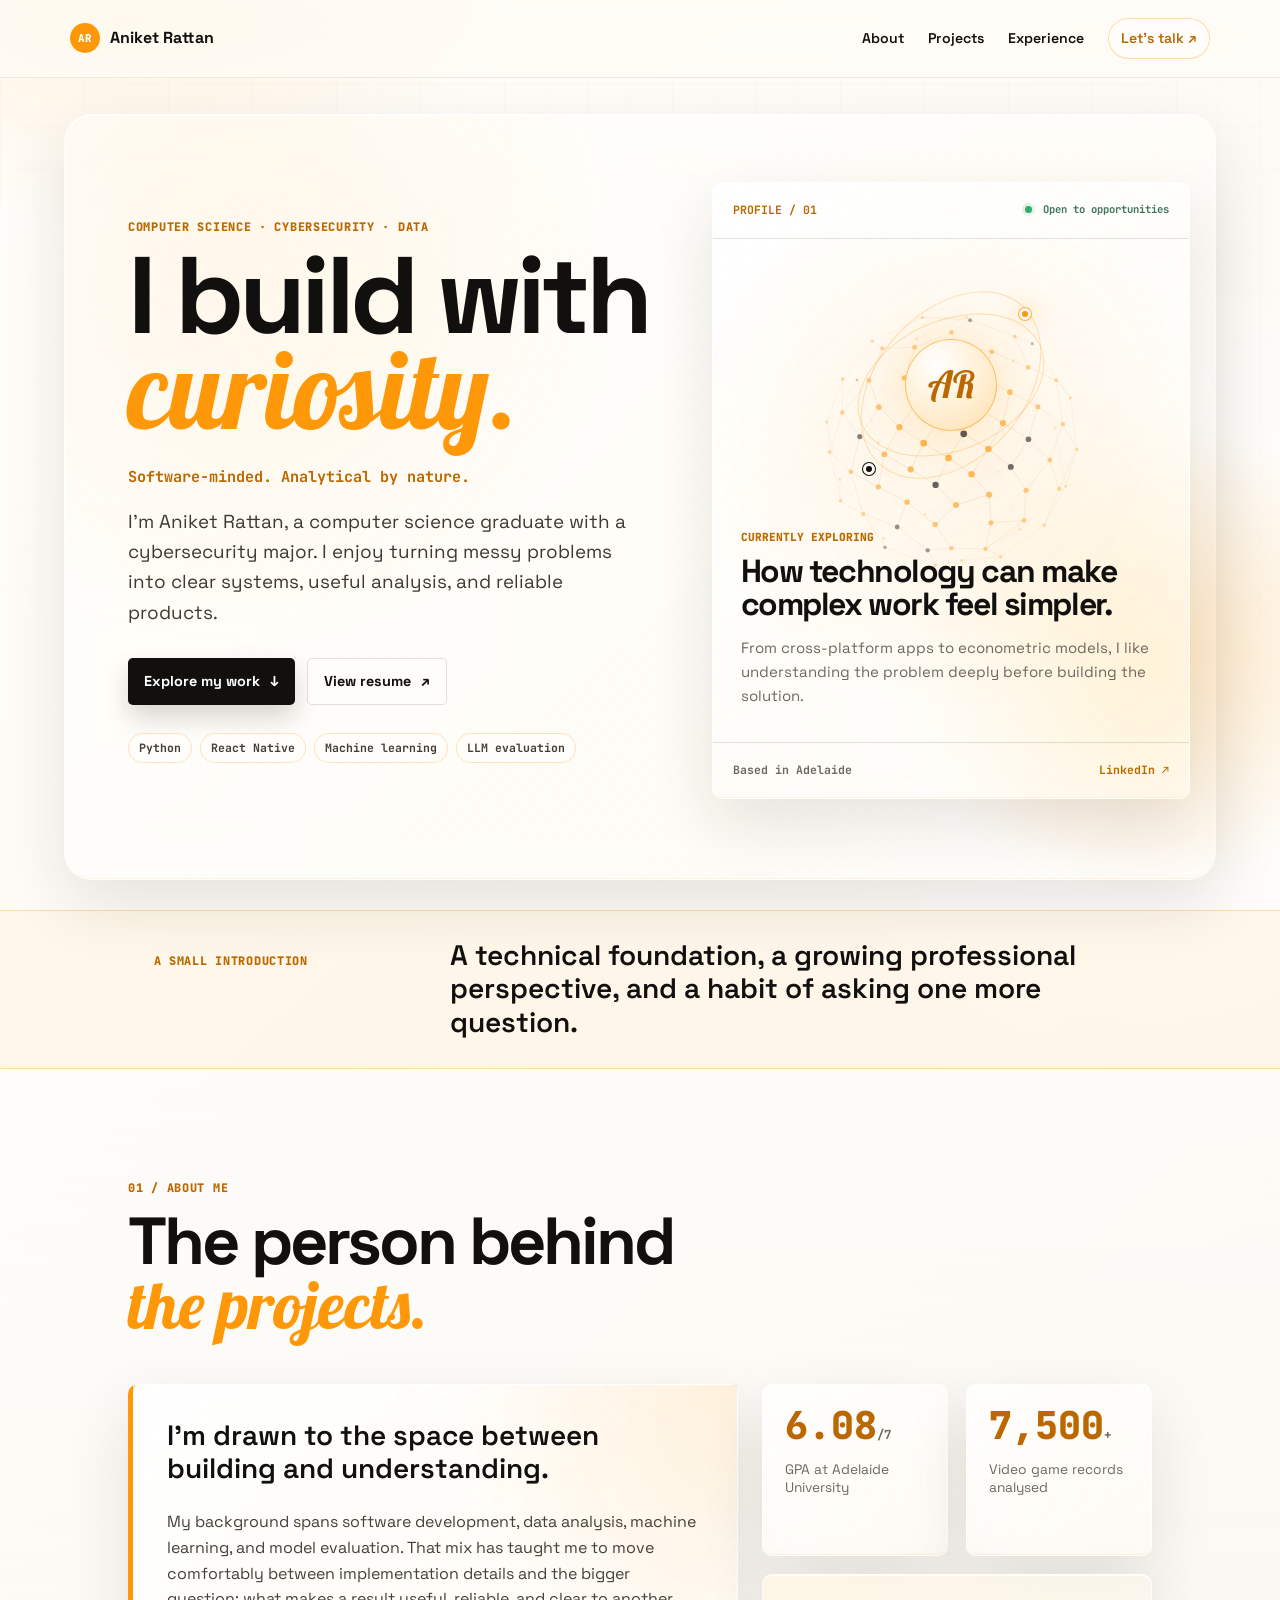
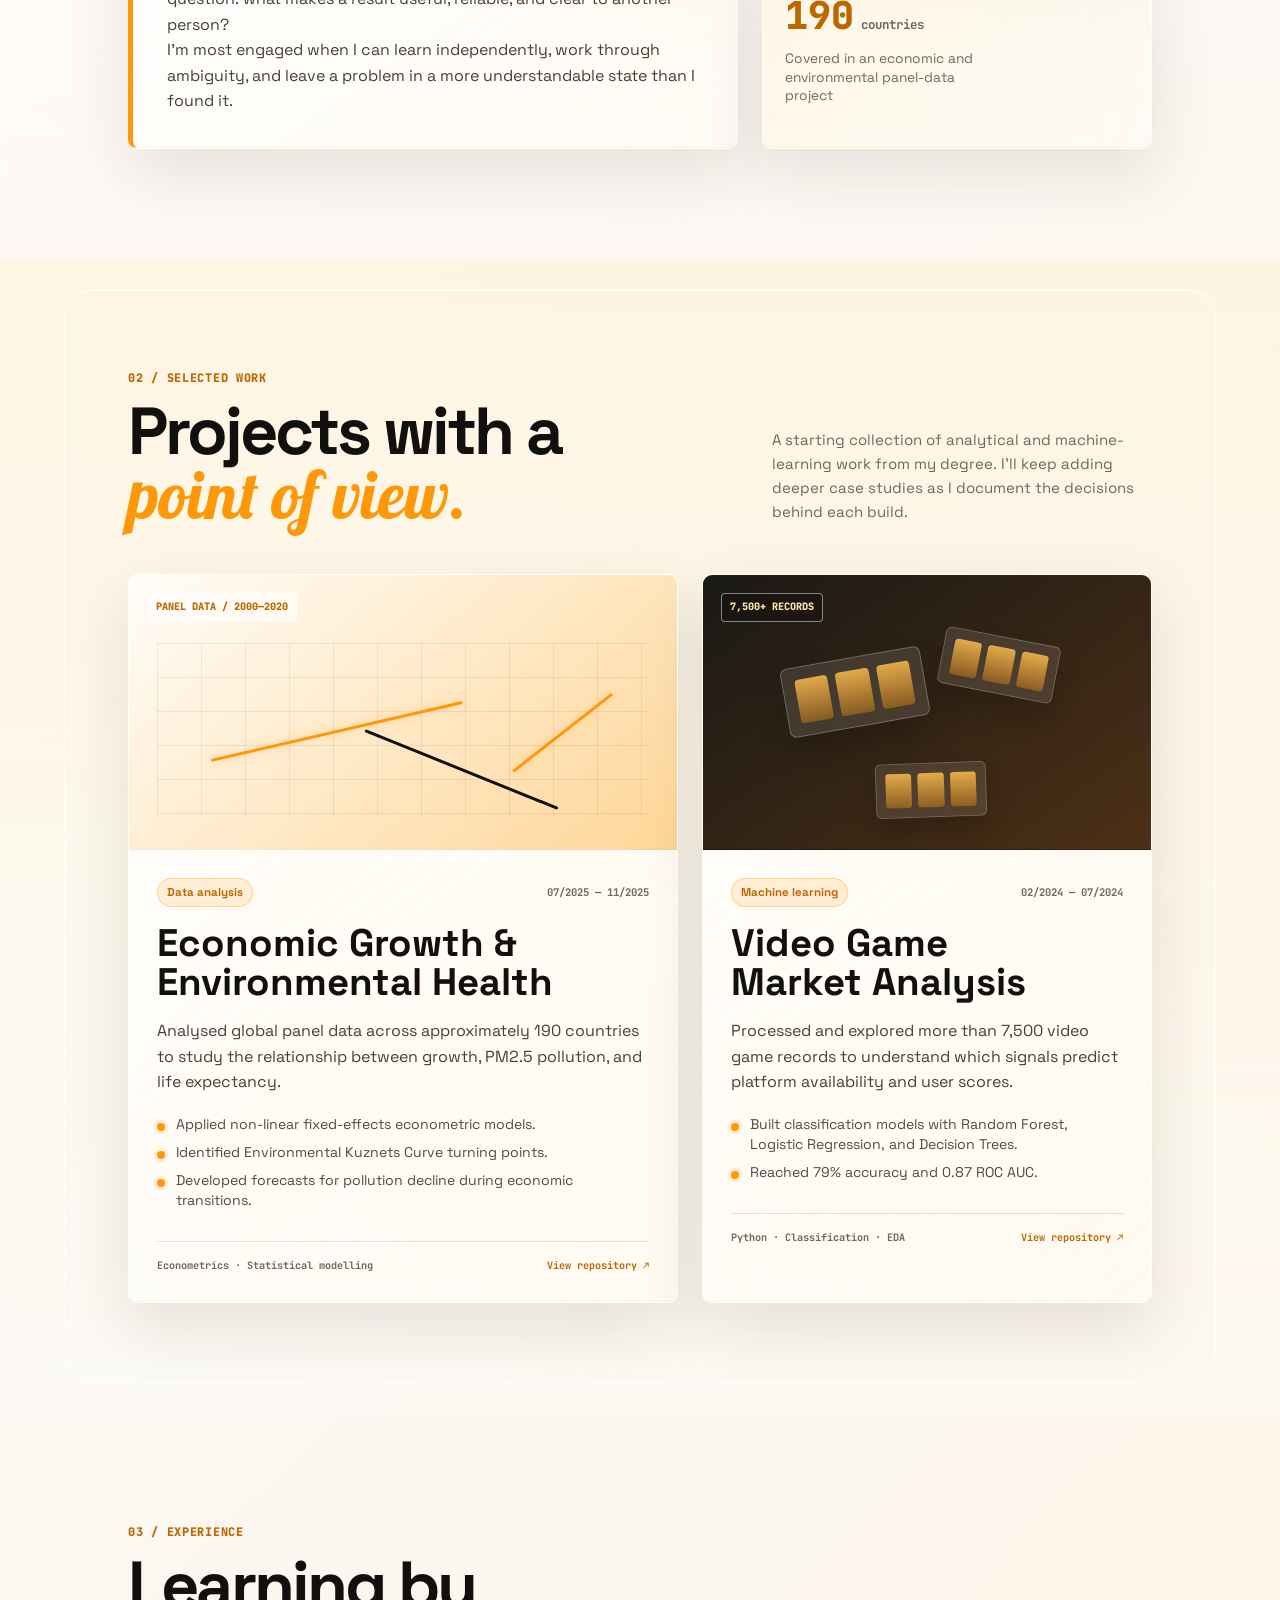
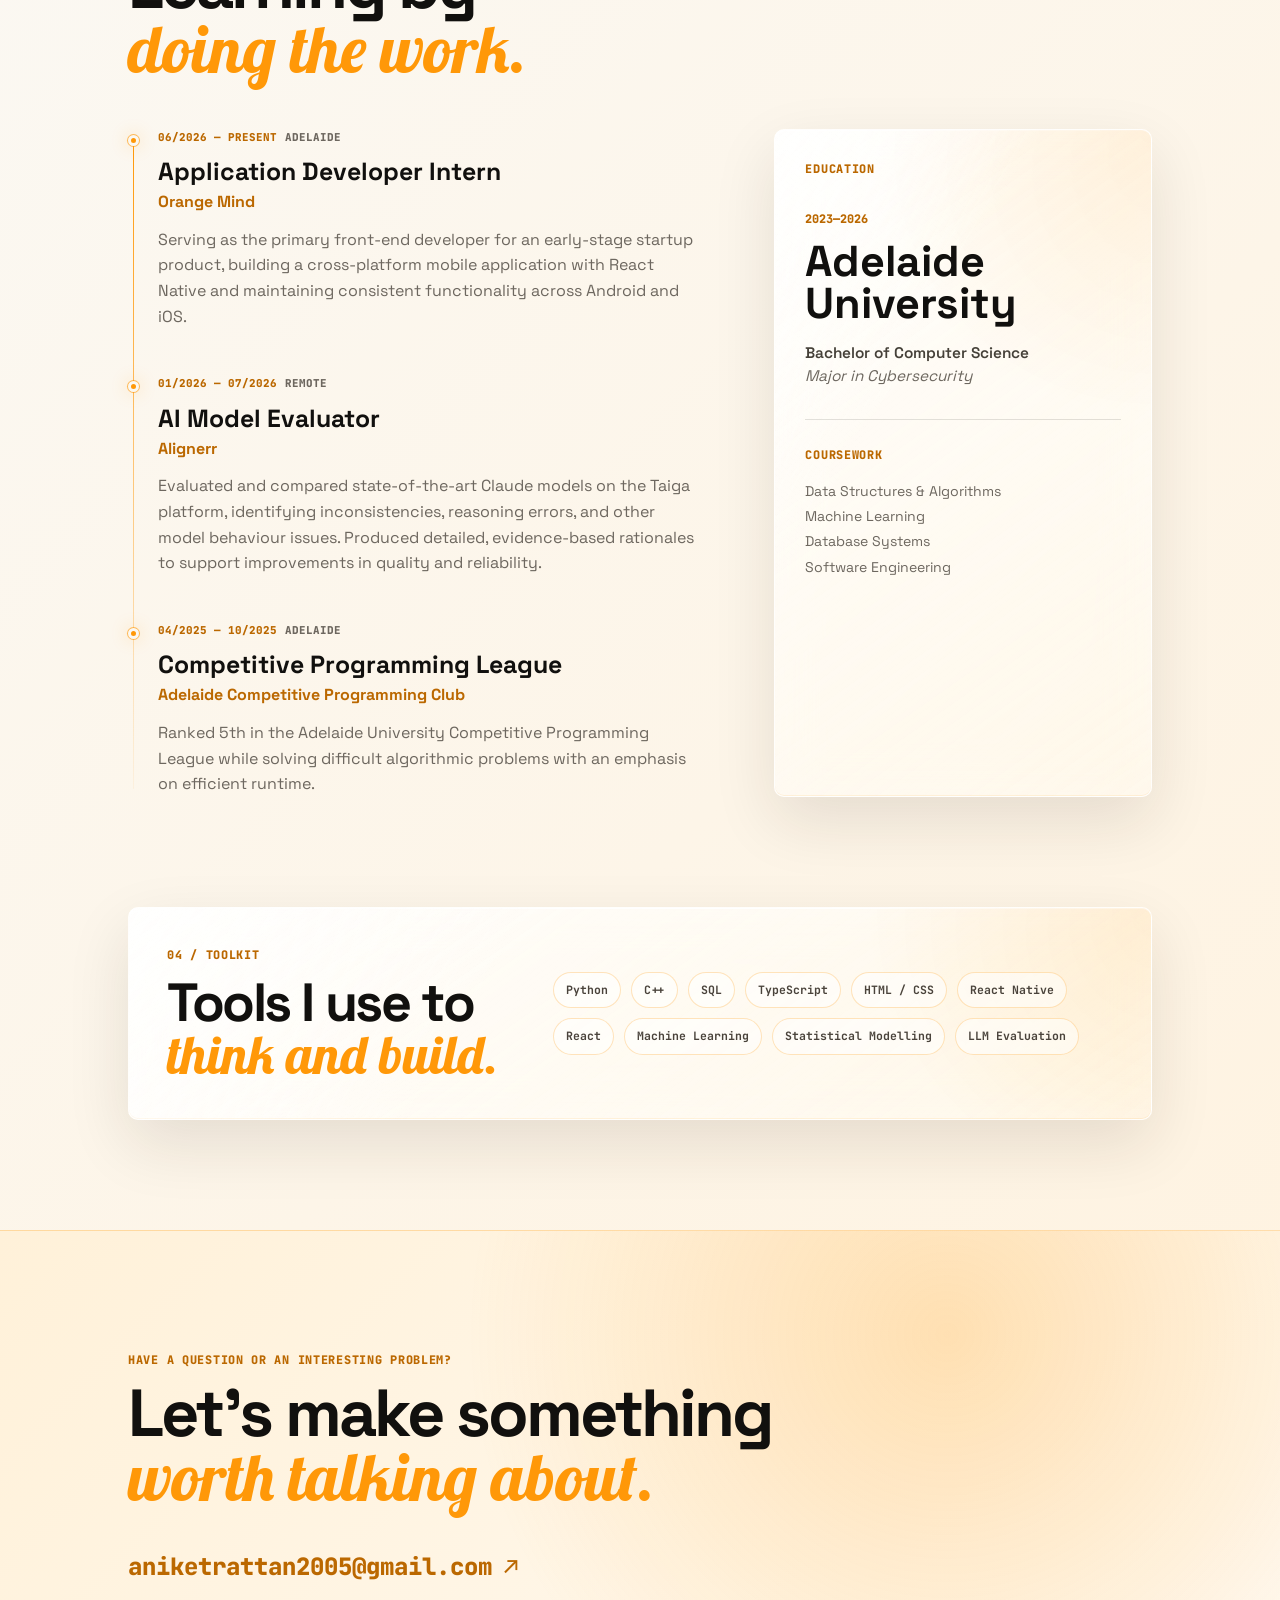
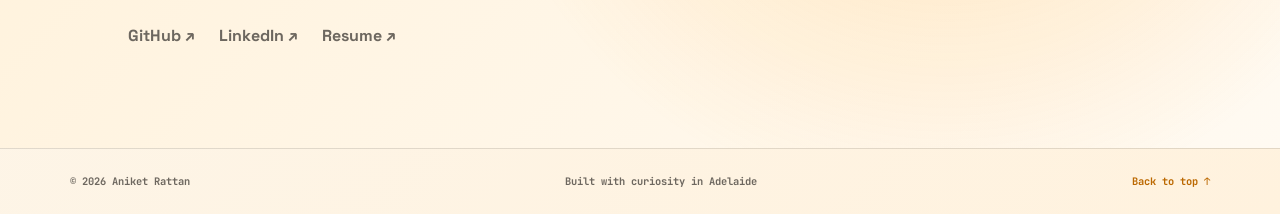
==== index.html @ 731b60f6 "Add lightweight 3D hero animation" ====
<!doctype html>
<html lang="en">
  <head>
    <meta charset="utf-8">
    <meta name="viewport" content="width=device-width, initial-scale=1">
    <meta name="description" content="Portfolio of Aniket Rattan, a computer science graduate working across software development, data analysis, machine learning, and LLM evaluation.">
    <meta name="theme-color" content="#fff8ed">
    <meta property="og:title" content="Aniket Rattan | Computer Science Portfolio">
    <meta property="og:description" content="Projects and professional work across software development, data analysis, machine learning, and LLM evaluation.">
    <meta property="og:type" content="website">
    <meta name="twitter:card" content="summary">
    <title>Aniket Rattan | Computer Science Portfolio</title>
    <link rel="preconnect" href="https://fonts.googleapis.com">
    <link rel="preconnect" href="https://fonts.gstatic.com" crossorigin>
    <link href="https://fonts.googleapis.com/css2?family=JetBrains+Mono:wght@500;700;800&family=Lobster&family=Space+Grotesk:wght@400;500;600;700&display=swap" rel="stylesheet">
    <link rel="stylesheet" href="styles.css">
  </head>
  <body>
    <a class="skip-link" href="#main-content">Skip to content</a>

    <header class="site-header">
      <a class="brand" href="#top" aria-label="Aniket Rattan home">
        <span class="brand-mark">AR</span>
        <span>Aniket Rattan</span>
      </a>
      <nav aria-label="Primary navigation">
        <a href="#about">About</a>
        <a href="#projects">Projects</a>
        <a href="#experience">Experience</a>
        <a class="nav-contact" href="mailto:aniketrattan2005@gmail.com">Let’s talk <span aria-hidden="true">↗</span></a>
      </nav>
    </header>

    <main id="main-content">
      <section class="hero" id="top" aria-labelledby="hero-title">
        <div class="hero-copy">
          <p class="eyebrow">Computer science · cybersecurity · data</p>
          <h1 id="hero-title">I build with<br><em>curiosity.</em></h1>
          <p class="hero-kicker">Software-minded. Analytical by nature.</p>
          <p class="lead">I’m Aniket Rattan, a computer science graduate with a cybersecurity major. I enjoy turning messy problems into clear systems, useful analysis, and reliable products.</p>
          <div class="hero-actions">
            <a class="button button-primary" href="#projects">Explore my work <span aria-hidden="true">↓</span></a>
            <a class="button button-quiet" href="resume.pdf" target="_blank" rel="noopener">View resume <span aria-hidden="true">↗</span></a>
          </div>
          <div class="hero-pills" aria-label="Focus areas">
            <span>Python</span>
            <span>React Native</span>
            <span>Machine learning</span>
            <span>LLM evaluation</span>
          </div>
        </div>

        <aside class="hero-dossier" aria-label="Quick profile">
          <div class="dossier-header">
            <span>PROFILE / 01</span>
            <span class="status-dot"><i aria-hidden="true"></i> Open to opportunities</span>
          </div>
          <div class="dossier-body">
            <canvas class="hero-canvas" id="hero-canvas" aria-hidden="true"></canvas>
            <div class="dossier-orbit" aria-hidden="true">
              <span class="orbit-ring ring-one"></span>
              <span class="orbit-ring ring-two"></span>
              <span class="orbit-core">AR</span>
              <span class="orbit-node node-one"></span>
              <span class="orbit-node node-two"></span>
            </div>
            <p class="dossier-label">Currently exploring</p>
            <h2>How technology can make complex work feel simpler.</h2>
            <p class="dossier-note">From cross-platform apps to econometric models, I like understanding the problem deeply before building the solution.</p>
          </div>
          <div class="dossier-footer">
            <span>Based in Adelaide</span>
            <a href="https://www.linkedin.com/in/aniketrattan" target="_blank" rel="noopener">LinkedIn <span aria-hidden="true">↗</span></a>
          </div>
        </aside>
      </section>

      <section class="intro-strip" aria-label="Profile summary">
        <p class="eyebrow">A small introduction</p>
        <p class="intro-statement">A technical foundation, a growing professional perspective, and a habit of asking one more question.</p>
      </section>

      <section class="section about-section" id="about" aria-labelledby="about-title">
        <div class="section-heading">
          <p class="eyebrow">01 / About me</p>
          <h2 id="about-title">The person behind<br><em>the projects.</em></h2>
        </div>
        <div class="about-grid">
          <div class="about-copy glass-panel">
            <p class="large-copy">I’m drawn to the space between building and understanding.</p>
            <p>My background spans software development, data analysis, machine learning, and model evaluation. That mix has taught me to move comfortably between implementation details and the bigger question: what makes a result useful, reliable, and clear to another person?</p>
            <p>I’m most engaged when I can learn independently, work through ambiguity, and leave a problem in a more understandable state than I found it.</p>
          </div>
          <div class="about-facts">
            <article class="fact-card glass-panel">
              <span class="fact-number">6.08<span>/7</span></span>
              <p>GPA at Adelaide University</p>
            </article>
            <article class="fact-card glass-panel">
              <span class="fact-number">7,500<span>+</span></span>
              <p>Video game records analysed</p>
            </article>
            <article class="fact-card glass-panel fact-wide">
              <span class="fact-number">190<span> countries</span></span>
              <p>Covered in an economic and environmental panel-data project</p>
            </article>
          </div>
        </div>
      </section>

      <section class="section projects-section" id="projects" aria-labelledby="projects-title">
        <div class="section-heading section-heading-row">
          <div>
            <p class="eyebrow">02 / Selected work</p>
            <h2 id="projects-title">Projects with a<br><em>point of view.</em></h2>
          </div>
          <p class="heading-note">A starting collection of analytical and machine-learning work from my degree. I’ll keep adding deeper case studies as I document the decisions behind each build.</p>
        </div>

        <div class="project-grid">
          <article class="project-card project-card-featured glass-panel">
            <div class="project-visual visual-economics" aria-hidden="true">
              <div class="chart-grid"></div>
              <div class="chart-line line-a"></div>
              <div class="chart-line line-b"></div>
              <div class="chart-line line-c"></div>
              <span class="visual-tag">PANEL DATA / 2000—2020</span>
            </div>
            <div class="project-content">
              <div class="card-topline">
                <span class="tag tag-accent">Data analysis</span>
                <span class="project-date">07/2025 — 11/2025</span>
              </div>
              <h3>Economic Growth &amp;<br>Environmental Health</h3>
              <p>Analysed global panel data across approximately 190 countries to study the relationship between growth, PM2.5 pollution, and life expectancy.</p>
              <ul class="project-details">
                <li>Applied non-linear fixed-effects econometric models.</li>
                <li>Identified Environmental Kuznets Curve turning points.</li>
                <li>Developed forecasts for pollution decline during economic transitions.</li>
              </ul>
              <div class="project-footer">
                <span>Econometrics · Statistical modelling</span>
                <a class="project-link" href="https://github.com/aniketrattan/research" target="_blank" rel="noopener">View repository <span aria-hidden="true">↗</span></a>
              </div>
            </div>
          </article>

          <article class="project-card glass-panel">
            <div class="project-visual visual-games" aria-hidden="true">
              <div class="game-window window-one"><span></span><span></span><span></span></div>
              <div class="game-window window-two"><span></span><span></span><span></span></div>
              <div class="game-window window-three"><span></span><span></span><span></span></div>
              <span class="visual-tag">7,500+ RECORDS</span>
            </div>
            <div class="project-content">
              <div class="card-topline">
                <span class="tag tag-accent">Machine learning</span>
                <span class="project-date">02/2024 — 07/2024</span>
              </div>
              <h3>Video Game<br>Market Analysis</h3>
              <p>Processed and explored more than 7,500 video game records to understand which signals predict platform availability and user scores.</p>
              <ul class="project-details">
                <li>Built classification models with Random Forest, Logistic Regression, and Decision Trees.</li>
                <li>Reached 79% accuracy and 0.87 ROC AUC.</li>
              </ul>
              <div class="project-footer">
                <span>Python · Classification · EDA</span>
                <a class="project-link" href="https://github.com/aniketrattan/video_games_sales_analysis" target="_blank" rel="noopener">View repository <span aria-hidden="true">↗</span></a>
              </div>
            </div>
          </article>
        </div>
      </section>

      <section class="section experience-section" id="experience" aria-labelledby="experience-title">
        <div class="section-heading">
          <p class="eyebrow">03 / Experience</p>
          <h2 id="experience-title">Learning by<br><em>doing the work.</em></h2>
        </div>
        <div class="experience-layout">
          <div class="timeline">
            <article class="timeline-item">
              <div class="timeline-marker" aria-hidden="true"></div>
              <div class="timeline-meta"><span>06/2026 — Present</span><span>Adelaide</span></div>
              <h3>Application Developer Intern</h3>
              <p class="timeline-company">Orange Mind</p>
              <p>Serving as the primary front-end developer for an early-stage startup product, building a cross-platform mobile application with React Native and maintaining consistent functionality across Android and iOS.</p>
            </article>
            <article class="timeline-item">
              <div class="timeline-marker" aria-hidden="true"></div>
              <div class="timeline-meta"><span>01/2026 — 07/2026</span><span>Remote</span></div>
              <h3>AI Model Evaluator</h3>
              <p class="timeline-company">Alignerr</p>
              <p>Evaluated and compared state-of-the-art Claude models on the Taiga platform, identifying inconsistencies, reasoning errors, and other model behaviour issues. Produced detailed, evidence-based rationales to support improvements in quality and reliability.</p>
            </article>
            <article class="timeline-item">
              <div class="timeline-marker" aria-hidden="true"></div>
              <div class="timeline-meta"><span>04/2025 — 10/2025</span><span>Adelaide</span></div>
              <h3>Competitive Programming League</h3>
              <p class="timeline-company">Adelaide Competitive Programming Club</p>
              <p>Ranked 5th in the Adelaide University Competitive Programming League while solving difficult algorithmic problems with an emphasis on efficient runtime.</p>
            </article>
          </div>

          <aside class="education-card glass-panel">
            <p class="eyebrow">Education</p>
            <span class="education-year">2023—2026</span>
            <h3>Adelaide<br>University</h3>
            <p class="education-degree">Bachelor of Computer Science<br><em>Major in Cybersecurity</em></p>
            <div class="education-rule"></div>
            <p class="eyebrow">Coursework</p>
            <p class="education-courses">Data Structures &amp; Algorithms<br>Machine Learning<br>Database Systems<br>Software Engineering</p>
          </aside>
        </div>
      </section>

      <section class="section toolkit-section" aria-labelledby="toolkit-title">
        <div class="toolkit-panel glass-panel">
          <div>
            <p class="eyebrow">04 / Toolkit</p>
            <h2 id="toolkit-title">Tools I use to<br><em>think and build.</em></h2>
          </div>
          <div class="toolkit-list" aria-label="Technical skills">
            <span>Python</span><span>C++</span><span>SQL</span><span>TypeScript</span><span>HTML / CSS</span><span>React Native</span><span>React</span><span>Machine Learning</span><span>Statistical Modelling</span><span>LLM Evaluation</span>
          </div>
        </div>
      </section>

      <section class="contact-section" id="contact" aria-labelledby="contact-title">
        <div class="contact-inner">
          <p class="eyebrow">Have a question or an interesting problem?</p>
          <h2 id="contact-title">Let’s make something<br><em>worth talking about.</em></h2>
          <a class="contact-email" href="mailto:aniketrattan2005@gmail.com">aniketrattan2005@gmail.com <span aria-hidden="true">↗</span></a>
          <div class="contact-links">
            <a href="https://github.com/aniketrattan" target="_blank" rel="noopener">GitHub <span aria-hidden="true">↗</span></a>
            <a href="https://www.linkedin.com/in/aniketrattan" target="_blank" rel="noopener">LinkedIn <span aria-hidden="true">↗</span></a>
            <a href="resume.pdf" target="_blank" rel="noopener">Resume <span aria-hidden="true">↗</span></a>
          </div>
        </div>
      </section>
    </main>

    <footer class="site-footer">
      <span>© <span id="year"></span> Aniket Rattan</span>
      <span>Built with curiosity in Adelaide</span>
      <a href="#top">Back to top <span aria-hidden="true">↑</span></a>
    </footer>

    <script src="script.js"></script>
  </body>
</html>
---- styles.css ----
:root {
  --ink: #11100e;
  --muted: #6d675f;
  --paper: #fbf8f2;
  --paper-deep: #fff0d9;
  --surface: rgba(255, 255, 255, 0.62);
  --surface-strong: rgba(255, 255, 255, 0.82);
  --orange: #ff9808;
  --orange-deep: #bb6800;
  --orange-soft: rgba(255, 152, 8, 0.14);
  --line: rgba(17, 16, 14, 0.12);
  --glass-line: rgba(255, 255, 255, 0.74);
  --shadow: 0 24px 70px rgba(39, 29, 16, 0.1);
  --glass-shadow: 0 24px 64px rgba(39, 29, 16, 0.11), inset 0 1px 0 rgba(255, 255, 255, 0.9), inset 0 -1px 0 rgba(255, 152, 8, 0.1);
  --radius: 10px;
}

* { box-sizing: border-box; }

html { scroll-behavior: smooth; }

body {
  margin: 0;
  min-width: 320px;
  background:
    radial-gradient(circle at 10% -5%, rgba(255, 152, 8, 0.2), transparent 30rem),
    radial-gradient(circle at 90% 14%, rgba(255, 255, 255, 0.95), transparent 30rem),
    linear-gradient(135deg, #fffdf9 0%, var(--paper) 50%, #fff2de 100%);
  color: var(--ink);
  font-family: "Space Grotesk", Arial, sans-serif;
  line-height: 1.6;
}

body::before {
  content: "";
  position: fixed;
  inset: 0;
  z-index: -1;
  pointer-events: none;
  background:
    linear-gradient(rgba(17, 16, 14, 0.026) 1px, transparent 1px),
    linear-gradient(90deg, rgba(17, 16, 14, 0.026) 1px, transparent 1px);
  background-size: 42px 42px;
  mask-image: linear-gradient(to bottom, rgba(0, 0, 0, 0.5), transparent 80%);
  -webkit-mask-image: linear-gradient(to bottom, rgba(0, 0, 0, 0.5), transparent 80%);
}

a { color: inherit; }
img { display: block; max-width: 100%; }
h1, h2, h3, p { overflow-wrap: anywhere; }

.skip-link {
  position: fixed;
  top: 10px;
  left: 10px;
  z-index: 20;
  padding: 8px 12px;
  border-radius: 5px;
  background: var(--ink);
  color: #fff;
  transform: translateY(-140%);
  transition: transform 160ms ease;
}

.skip-link:focus { transform: translateY(0); }

.site-header {
  position: sticky;
  top: 0;
  z-index: 10;
  display: flex;
  align-items: center;
  justify-content: space-between;
  gap: 24px;
  padding: 18px 5.5vw;
  border-bottom: 1px solid rgba(17, 16, 14, 0.08);
  background: rgba(255, 252, 246, 0.76);
  backdrop-filter: blur(18px) saturate(160%);
  -webkit-backdrop-filter: blur(18px) saturate(160%);
}

.brand,
.site-header nav,
.contact-links,
.site-footer { display: flex; align-items: center; }

.brand { gap: 10px; font-weight: 800; text-decoration: none; }

.brand-mark {
  display: inline-grid;
  width: 30px;
  height: 30px;
  place-items: center;
  border-radius: 50%;
  background: var(--orange);
  color: #fff;
  font-family: "JetBrains Mono", monospace;
  font-size: 0.68rem;
  font-weight: 800;
}

.site-header nav { gap: 24px; font-size: 0.88rem; font-weight: 600; }
.site-header nav a { text-decoration: none; }
.site-header nav a:hover, .site-header nav a:focus-visible, .site-footer a:hover, .site-footer a:focus-visible { color: var(--orange-deep); }

.nav-contact {
  padding: 8px 12px;
  border: 1px solid rgba(255, 152, 8, 0.34);
  border-radius: 999px;
  color: var(--orange-deep);
  background: rgba(255, 255, 255, 0.44);
}

main { overflow: hidden; }

.hero {
  position: relative;
  display: grid;
  grid-template-columns: minmax(0, 1.08fr) minmax(320px, 0.92fr);
  gap: 60px;
  align-items: center;
  min-height: calc(100vh - 68px);
  padding: 86px 7vw 92px;
  isolation: isolate;
}

.hero::before {
  content: "";
  position: absolute;
  inset: 36px 5vw 30px;
  z-index: -1;
  border: 1px solid var(--glass-line);
  border-radius: 28px;
  background:
    linear-gradient(140deg, rgba(255, 255, 255, 0.7), rgba(255, 255, 255, 0.18)),
    radial-gradient(circle at 14% 18%, rgba(255, 152, 8, 0.18), transparent 25rem);
  box-shadow: var(--glass-shadow);
  backdrop-filter: blur(24px) saturate(170%);
  -webkit-backdrop-filter: blur(24px) saturate(170%);
}

.hero::after {
  content: "";
  position: absolute;
  right: -120px;
  bottom: 0;
  z-index: -1;
  width: min(40vw, 560px);
  aspect-ratio: 1;
  border-radius: 50%;
  background: radial-gradient(circle, rgba(255, 152, 8, 0.25), transparent 66%);
  filter: blur(12px);
}

.hero-copy { max-width: 760px; padding-left: 3vw; }

.eyebrow {
  margin: 0 0 12px;
  color: var(--orange-deep);
  font-family: "JetBrains Mono", Consolas, monospace;
  font-size: 0.74rem;
  font-weight: 800;
  letter-spacing: 0.06em;
  text-transform: uppercase;
}

h1, h2, h3 { margin-top: 0; }
h1, h2 { letter-spacing: -0.045em; }
h1 { margin-bottom: 0; font-size: clamp(4.7rem, 8.5vw, 8.6rem); line-height: 0.86; }
h1 em, h2 em { color: var(--orange); font-family: "Lobster", cursive; font-style: normal; font-weight: 400; letter-spacing: 0; }

.hero-kicker {
  margin: 26px 0 0;
  color: var(--orange-deep);
  font-family: "JetBrains Mono", Consolas, monospace;
  font-size: 0.95rem;
  font-weight: 700;
}

.lead { max-width: 650px; margin: 18px 0 0; color: #3f3931; font-size: 1.18rem; }

.hero-actions { display: flex; flex-wrap: wrap; gap: 12px; margin-top: 30px; }

.button {
  display: inline-flex;
  align-items: center;
  gap: 10px;
  min-height: 46px;
  padding: 11px 16px;
  border-radius: 5px;
  font-size: 0.9rem;
  font-weight: 800;
  text-decoration: none;
  transition: transform 160ms ease, box-shadow 160ms ease, background 160ms ease;
}

.button:hover, .button:focus-visible { transform: translateY(-2px); outline: none; }
.button-primary { background: var(--ink); color: #fff; box-shadow: 0 12px 24px rgba(17, 16, 14, 0.17); }
.button-primary:hover, .button-primary:focus-visible { background: var(--orange-deep); }
.button-quiet { border: 1px solid rgba(17, 16, 14, 0.13); background: rgba(255, 255, 255, 0.46); }

.hero-pills { display: flex; flex-wrap: wrap; gap: 8px; margin-top: 28px; }
.hero-pills span, .tag, .toolkit-list span { border: 1px solid rgba(255, 152, 8, 0.26); border-radius: 999px; background: rgba(255, 255, 255, 0.52); }
.hero-pills span { padding: 5px 10px; color: #433c34; font-family: "JetBrains Mono", monospace; font-size: 0.72rem; font-weight: 700; }

.hero-dossier, .glass-panel {
  border: 1px solid var(--glass-line);
  background:
    linear-gradient(145deg, rgba(255, 255, 255, 0.84), rgba(255, 255, 255, 0.28)),
    rgba(255, 248, 238, 0.32);
  box-shadow: var(--glass-shadow);
  backdrop-filter: blur(22px) saturate(175%);
  -webkit-backdrop-filter: blur(22px) saturate(175%);
}

.hero-dossier { position: relative; overflow: hidden; border-radius: var(--radius); }
.hero-dossier::before { content: ""; position: absolute; inset: 0; pointer-events: none; background: linear-gradient(120deg, rgba(255, 255, 255, 0.62), transparent 42%); }
.dossier-header, .dossier-footer { position: relative; display: flex; justify-content: space-between; gap: 12px; padding: 18px 20px; font-family: "JetBrains Mono", monospace; font-size: 0.72rem; font-weight: 700; }
.dossier-header { border-bottom: 1px solid var(--line); color: var(--orange-deep); }
.status-dot { color: #3e765d; font-size: 0.66rem; }
.status-dot i { display: inline-block; width: 7px; height: 7px; margin-right: 5px; border-radius: 50%; background: #36a76e; box-shadow: 0 0 0 3px rgba(54, 167, 110, 0.14); }
.dossier-body { position: relative; min-height: 420px; padding: 34px 28px; }
.hero-canvas { position: absolute; inset: 0; z-index: 0; width: 100%; height: 100%; opacity: 0.84; pointer-events: none; }
.dossier-body > :not(.hero-canvas) { position: relative; z-index: 1; }
.dossier-orbit { position: relative; display: grid; width: 220px; height: 220px; margin: 2px auto 34px; place-items: center; }
.orbit-ring { position: absolute; border: 1px solid rgba(255, 152, 8, 0.28); border-radius: 50%; transform: rotate(-24deg); }
.ring-one { width: 196px; height: 130px; }
.ring-two { width: 148px; height: 214px; transform: rotate(42deg); }
.orbit-core { display: grid; width: 92px; height: 92px; place-items: center; border: 1px solid rgba(255, 152, 8, 0.55); border-radius: 50%; background: radial-gradient(circle at 35% 28%, #fff, #ffe0ad); color: var(--orange-deep); font-family: "Lobster", cursive; font-size: 2.3rem; box-shadow: 0 0 48px rgba(255, 152, 8, 0.2); }
.orbit-node { position: absolute; width: 12px; height: 12px; border: 3px solid var(--paper); border-radius: 50%; background: var(--orange); box-shadow: 0 0 0 1px rgba(255, 152, 8, 0.7), 0 0 20px rgba(255, 152, 8, 0.55); }
.node-one { top: 33px; right: 30px; }
.node-two { bottom: 20px; left: 22px; background: var(--ink); box-shadow: 0 0 0 1px var(--ink); }
.dossier-label { margin: 0; color: var(--orange-deep); font-family: "JetBrains Mono", monospace; font-size: 0.7rem; font-weight: 800; text-transform: uppercase; }
.dossier-body h2 { max-width: 410px; margin: 8px 0 0; font-size: 2rem; line-height: 1.05; }
.dossier-note { margin: 14px 0 0; color: var(--muted); font-size: 0.94rem; }
.dossier-footer { border-top: 1px solid var(--line); color: var(--muted); }
.dossier-footer a { color: var(--orange-deep); text-decoration: none; }

.intro-strip { display: grid; grid-template-columns: 0.38fr 1fr; gap: 40px; align-items: baseline; padding: 28px 12vw; border-top: 1px solid rgba(255, 152, 8, 0.28); border-bottom: 1px solid rgba(255, 152, 8, 0.28); background: rgba(255, 244, 225, 0.64); }
.intro-strip .eyebrow { margin: 0; }
.intro-statement { max-width: 900px; margin: 0; font-size: clamp(1.3rem, 2.2vw, 2rem); font-weight: 600; line-height: 1.2; }

.section { padding: 110px 10vw; }
.section-heading { max-width: 730px; margin-bottom: 46px; }
.section-heading h2, .toolkit-panel h2, .contact-inner h2 { margin-bottom: 0; font-size: clamp(3rem, 5.2vw, 5.5rem); line-height: 0.95; }
.section-heading-row { display: flex; align-items: end; justify-content: space-between; gap: 46px; max-width: 1220px; }
.heading-note { max-width: 380px; margin: 0 0 4px; color: var(--muted); font-size: 0.94rem; }

.about-section { background: linear-gradient(180deg, rgba(255, 255, 255, 0.32), transparent); }
.about-grid { display: grid; grid-template-columns: minmax(0, 1.22fr) minmax(300px, 0.78fr); gap: 24px; max-width: 1220px; }
.about-copy { position: relative; padding: 34px; border-left: 5px solid var(--orange); border-radius: var(--radius); }
.about-copy::before, .project-card::before, .education-card::before, .toolkit-panel::before { content: ""; position: absolute; inset: 0; pointer-events: none; background: linear-gradient(120deg, rgba(255, 255, 255, 0.62), transparent 35%), radial-gradient(circle at 100% 0%, rgba(255, 152, 8, 0.12), transparent 18rem); }
.about-copy > *, .project-card > *, .education-card > *, .toolkit-panel > * { position: relative; }
.large-copy { max-width: 640px; margin: 0 0 24px; color: var(--ink); font-size: 1.75rem; font-weight: 600; line-height: 1.18; }
.about-copy p:not(.large-copy) { max-width: 690px; margin: 0; color: #454038; }
.about-copy p + p { margin-top: 16px; }
.about-facts { display: grid; grid-template-columns: 1fr 1fr; gap: 18px; }
.fact-card { min-height: 150px; padding: 22px; border-radius: var(--radius); }
.fact-wide { grid-column: 1 / -1; min-height: 130px; background: linear-gradient(145deg, rgba(255, 247, 229, 0.85), rgba(255, 255, 255, 0.28)); }
.fact-number { display: block; color: var(--orange-deep); font-family: "JetBrains Mono", monospace; font-size: clamp(1.7rem, 3vw, 2.5rem); font-weight: 800; line-height: 1; }
.fact-number span { color: var(--muted); font-size: 0.78rem; font-weight: 700; }
.fact-card p { max-width: 200px; margin: 14px 0 0; color: var(--muted); font-size: 0.86rem; line-height: 1.35; }

.projects-section { position: relative; isolation: isolate; background: linear-gradient(180deg, rgba(255, 242, 218, 0.7), rgba(255, 255, 255, 0.24)); }
.projects-section::before { content: ""; position: absolute; inset: 30px 5vw; z-index: -1; border: 1px solid rgba(255, 255, 255, 0.66); border-radius: 28px; box-shadow: inset 0 1px 0 rgba(255, 255, 255, 0.7); }
.project-grid { display: grid; grid-template-columns: 1.1fr 0.9fr; gap: 24px; max-width: 1220px; }
.project-card { position: relative; overflow: hidden; min-width: 0; border-radius: var(--radius); }
.project-visual { position: relative; min-height: 275px; overflow: hidden; border-bottom: 1px solid rgba(17, 16, 14, 0.08); }
.visual-economics { background: linear-gradient(140deg, #fffdf9, #ffd697); }
.visual-games { background: linear-gradient(145deg, #1a1916, #4d3015); }
.visual-tag { position: absolute; top: 18px; left: 18px; padding: 5px 8px; border: 1px solid rgba(255, 255, 255, 0.48); border-radius: 4px; background: rgba(255, 255, 255, 0.56); color: var(--orange-deep); font-family: "JetBrains Mono", monospace; font-size: 0.64rem; font-weight: 800; }
.visual-games .visual-tag { color: #ffe0ad; background: rgba(17, 16, 14, 0.42); }
.chart-grid { position: absolute; inset: 68px 28px 32px; opacity: 0.6; background: linear-gradient(rgba(17, 16, 14, 0.12) 1px, transparent 1px), linear-gradient(90deg, rgba(17, 16, 14, 0.12) 1px, transparent 1px); background-size: 44px 34px; }
.chart-line { position: absolute; height: 3px; border-radius: 999px; transform-origin: left center; background: var(--orange); box-shadow: 0 0 12px rgba(255, 152, 8, 0.4); }
.line-a { width: 47%; left: 15%; top: 67%; transform: rotate(-13deg); }
.line-b { width: 38%; left: 43%; top: 56%; transform: rotate(22deg); background: var(--ink); box-shadow: none; }
.line-c { width: 23%; left: 70%; top: 71%; transform: rotate(-38deg); }
.game-window { position: absolute; display: grid; grid-template-columns: repeat(3, 1fr); gap: 8px; width: 142px; padding: 12px; border: 1px solid rgba(255, 255, 255, 0.25); border-radius: 7px; background: rgba(255, 255, 255, 0.11); transform: rotate(-10deg); box-shadow: 0 18px 32px rgba(0, 0, 0, 0.18); }
.game-window span { height: 44px; border-radius: 4px; background: linear-gradient(180deg, rgba(255, 189, 79, 0.85), rgba(255, 152, 8, 0.35)); }
.window-one { top: 82px; left: 18%; z-index: 3; }
.window-two { top: 55px; right: 18%; z-index: 2; transform: rotate(11deg) scale(0.82); }
.window-three { bottom: 24px; left: 35%; z-index: 1; transform: rotate(-2deg) scale(0.78); }
.project-content { padding: 28px; }
.card-topline, .project-footer, .timeline-meta { display: flex; flex-wrap: wrap; align-items: center; justify-content: space-between; gap: 8px; }
.card-topline { margin-bottom: 16px; }
.tag { display: inline-flex; min-height: 26px; align-items: center; padding: 4px 9px; color: var(--muted); font-size: 0.72rem; font-weight: 800; }
.tag-accent { border-color: rgba(255, 152, 8, 0.34); color: var(--orange-deep); background: var(--orange-soft); }
.project-date { color: var(--muted); font-family: "JetBrains Mono", monospace; font-size: 0.66rem; font-weight: 700; }
.project-content h3 { margin: 0; color: var(--ink); font-size: clamp(1.7rem, 3vw, 2.55rem); line-height: 1.03; }
.project-content > p { margin: 16px 0 0; color: #454038; }
.project-details { display: grid; gap: 8px; margin: 20px 0 0; padding: 0; list-style: none; }
.project-details li { position: relative; padding-left: 19px; color: #514a42; font-size: 0.88rem; line-height: 1.42; }
.project-details li::before { content: ""; position: absolute; top: 0.6em; left: 0; width: 8px; height: 8px; border-radius: 50%; background: var(--orange); box-shadow: 0 0 0 3px rgba(255, 152, 8, 0.15); }
.project-footer { margin-top: 30px; padding-top: 16px; border-top: 1px solid var(--line); color: var(--muted); font-family: "JetBrains Mono", monospace; font-size: 0.64rem; font-weight: 700; }
.project-link { color: var(--orange-deep); text-decoration: none; }
.project-link:hover, .project-link:focus-visible { color: var(--ink); outline: none; }

.experience-layout { display: grid; grid-template-columns: minmax(0, 1.2fr) minmax(280px, 0.8fr); gap: 80px; max-width: 1160px; }
.timeline { position: relative; padding-left: 30px; }
.timeline::before { content: ""; position: absolute; top: 8px; bottom: 8px; left: 5px; width: 1px; background: linear-gradient(var(--orange), rgba(255, 152, 8, 0.06)); }
.timeline-item { position: relative; padding-bottom: 46px; }
.timeline-item:last-child { padding-bottom: 0; }
.timeline-marker { position: absolute; top: 6px; left: -30px; width: 11px; height: 11px; border: 3px solid var(--paper); border-radius: 50%; background: var(--orange); box-shadow: 0 0 0 1px rgba(255, 152, 8, 0.65), 0 0 18px rgba(255, 152, 8, 0.32); }
.timeline-meta { justify-content: flex-start; color: var(--orange-deep); font-family: "JetBrains Mono", monospace; font-size: 0.68rem; font-weight: 800; text-transform: uppercase; }
.timeline-meta span + span { color: var(--muted); }
.timeline-item h3 { margin: 12px 0 0; font-size: 1.55rem; line-height: 1.1; }
.timeline-company { margin: 4px 0 0; color: var(--orange-deep); font-weight: 700; }
.timeline-item > p:last-child { max-width: 690px; margin: 12px 0 0; color: var(--muted); }
.education-card { position: relative; overflow: hidden; padding: 30px; border-radius: var(--radius); }
.education-year { display: block; margin: 32px 0 12px; color: var(--orange-deep); font-family: "JetBrains Mono", monospace; font-size: 0.74rem; font-weight: 800; }
.education-card h3 { margin: 0; font-size: 2.7rem; line-height: 0.96; }
.education-degree { margin: 18px 0 0; color: #454038; font-size: 0.96rem; font-weight: 600; line-height: 1.45; }
.education-degree em { color: var(--muted); font-weight: 400; }
.education-rule { height: 1px; margin: 32px 0 26px; background: var(--line); }
.education-courses { margin: 14px 0 0; color: var(--muted); font-size: 0.88rem; line-height: 1.8; }

.toolkit-section { padding-top: 0; }
.toolkit-panel { position: relative; display: grid; grid-template-columns: minmax(260px, 0.75fr) minmax(0, 1.25fr); gap: 50px; max-width: 1220px; padding: 38px; overflow: hidden; border-radius: var(--radius); }
.toolkit-panel h2 { font-size: clamp(2.6rem, 4.2vw, 4.5rem); }
.toolkit-list { display: flex; flex-wrap: wrap; align-content: center; gap: 10px; }
.toolkit-list span { padding: 8px 12px; color: #4a433b; font-family: "JetBrains Mono", monospace; font-size: 0.72rem; font-weight: 700; }

.contact-section { padding: 120px 10vw 100px; border-top: 1px solid rgba(255, 152, 8, 0.3); background: radial-gradient(circle at 74% 20%, rgba(255, 152, 8, 0.24), transparent 30rem), linear-gradient(135deg, #fff1d9, #fffaf2); }
.contact-inner { max-width: 1120px; }
.contact-inner h2 { margin-top: 10px; }
.contact-email { display: inline-flex; align-items: center; gap: 12px; margin-top: 38px; color: var(--orange-deep); font-family: "JetBrains Mono", monospace; font-size: clamp(1rem, 2.2vw, 1.5rem); font-weight: 800; text-decoration: none; }
.contact-email:hover, .contact-email:focus-visible { color: var(--ink); outline: none; }
.contact-links { gap: 24px; margin-top: 36px; }
.contact-links a { color: var(--muted); font-weight: 700; text-decoration: none; }
.contact-links a:hover, .contact-links a:focus-visible { color: var(--orange-deep); }

.site-footer { justify-content: space-between; gap: 20px; padding: 24px 5.5vw; border-top: 1px solid var(--line); color: var(--muted); font-family: "JetBrains Mono", monospace; font-size: 0.65rem; font-weight: 700; }
.site-footer a { color: var(--orange-deep); text-decoration: none; }

@media (max-width: 1050px) {
  .hero { grid-template-columns: 1fr; min-height: auto; padding-top: 70px; }
  .hero-copy { padding-left: 0; }
  .hero-dossier { max-width: 680px; }
  .project-grid, .experience-layout { grid-template-columns: 1fr; }
  .project-card-featured { display: grid; grid-template-columns: minmax(280px, 0.9fr) minmax(0, 1.1fr); }
  .project-card-featured .project-visual { min-height: 100%; border-right: 1px solid rgba(17, 16, 14, 0.08); border-bottom: 0; }
  .experience-layout { gap: 45px; }
}

@media (max-width: 720px) {
  .site-header { align-items: flex-start; padding: 14px 18px; }
  .site-header nav { justify-content: flex-end; flex-wrap: wrap; gap: 8px 14px; font-size: 0.75rem; }
  .nav-contact { padding: 6px 9px; }
  .hero { padding: 48px 18px 64px; }
  .hero::before { inset: 18px 10px 16px; border-radius: 20px; }
  h1 { font-size: clamp(4rem, 18vw, 6rem); }
  .lead { font-size: 1.05rem; }
  .dossier-body { min-height: 360px; padding: 24px 22px; }
  .dossier-orbit { margin-bottom: 24px; transform: scale(0.82); transform-origin: top center; }
  .dossier-body h2 { font-size: 1.65rem; }
  .intro-strip { grid-template-columns: 1fr; gap: 8px; padding: 24px 28px; }
  .section { padding: 72px 18px; }
  .section-heading-row { display: block; }
  .heading-note { margin-top: 24px; }
  .section-heading h2, .contact-inner h2 { font-size: clamp(3rem, 14vw, 4.8rem); }
  .about-grid, .about-facts { grid-template-columns: 1fr; }
  .fact-wide { grid-column: auto; }
  .project-card-featured { display: block; }
  .project-card-featured .project-visual { min-height: 250px; border-right: 0; border-bottom: 1px solid rgba(17, 16, 14, 0.08); }
  .experience-layout { gap: 42px; }
  .toolkit-panel { grid-template-columns: 1fr; gap: 30px; padding: 28px; }
  .contact-section { padding: 80px 18px; }
  .contact-links { flex-wrap: wrap; gap: 14px 22px; }
  .site-footer { align-items: flex-start; flex-direction: column; gap: 9px; padding: 22px 18px; }
}

@media (prefers-reduced-motion: reduce) {
  html { scroll-behavior: auto; }
  *, *::before, *::after { transition-duration: 0.01ms !important; animation-duration: 0.01ms !important; }
  .hero-canvas { opacity: 0.62; }
}
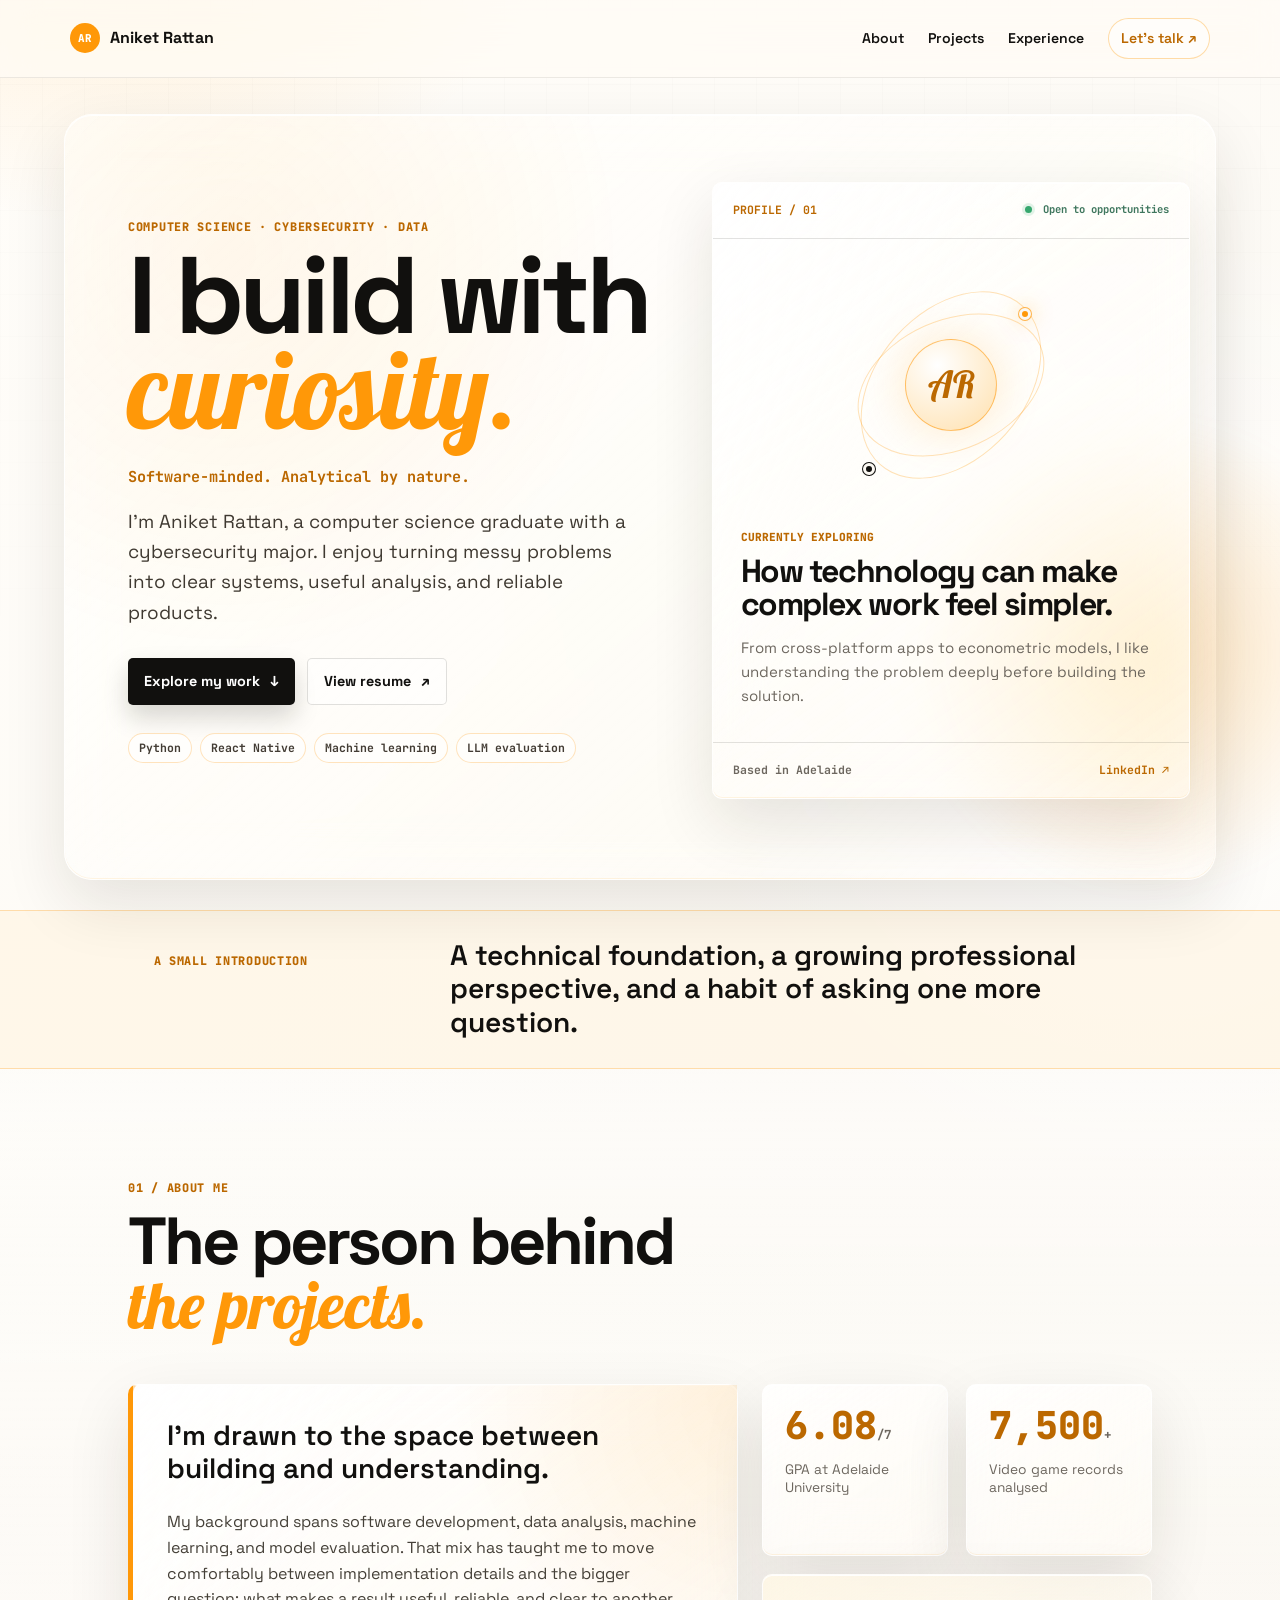
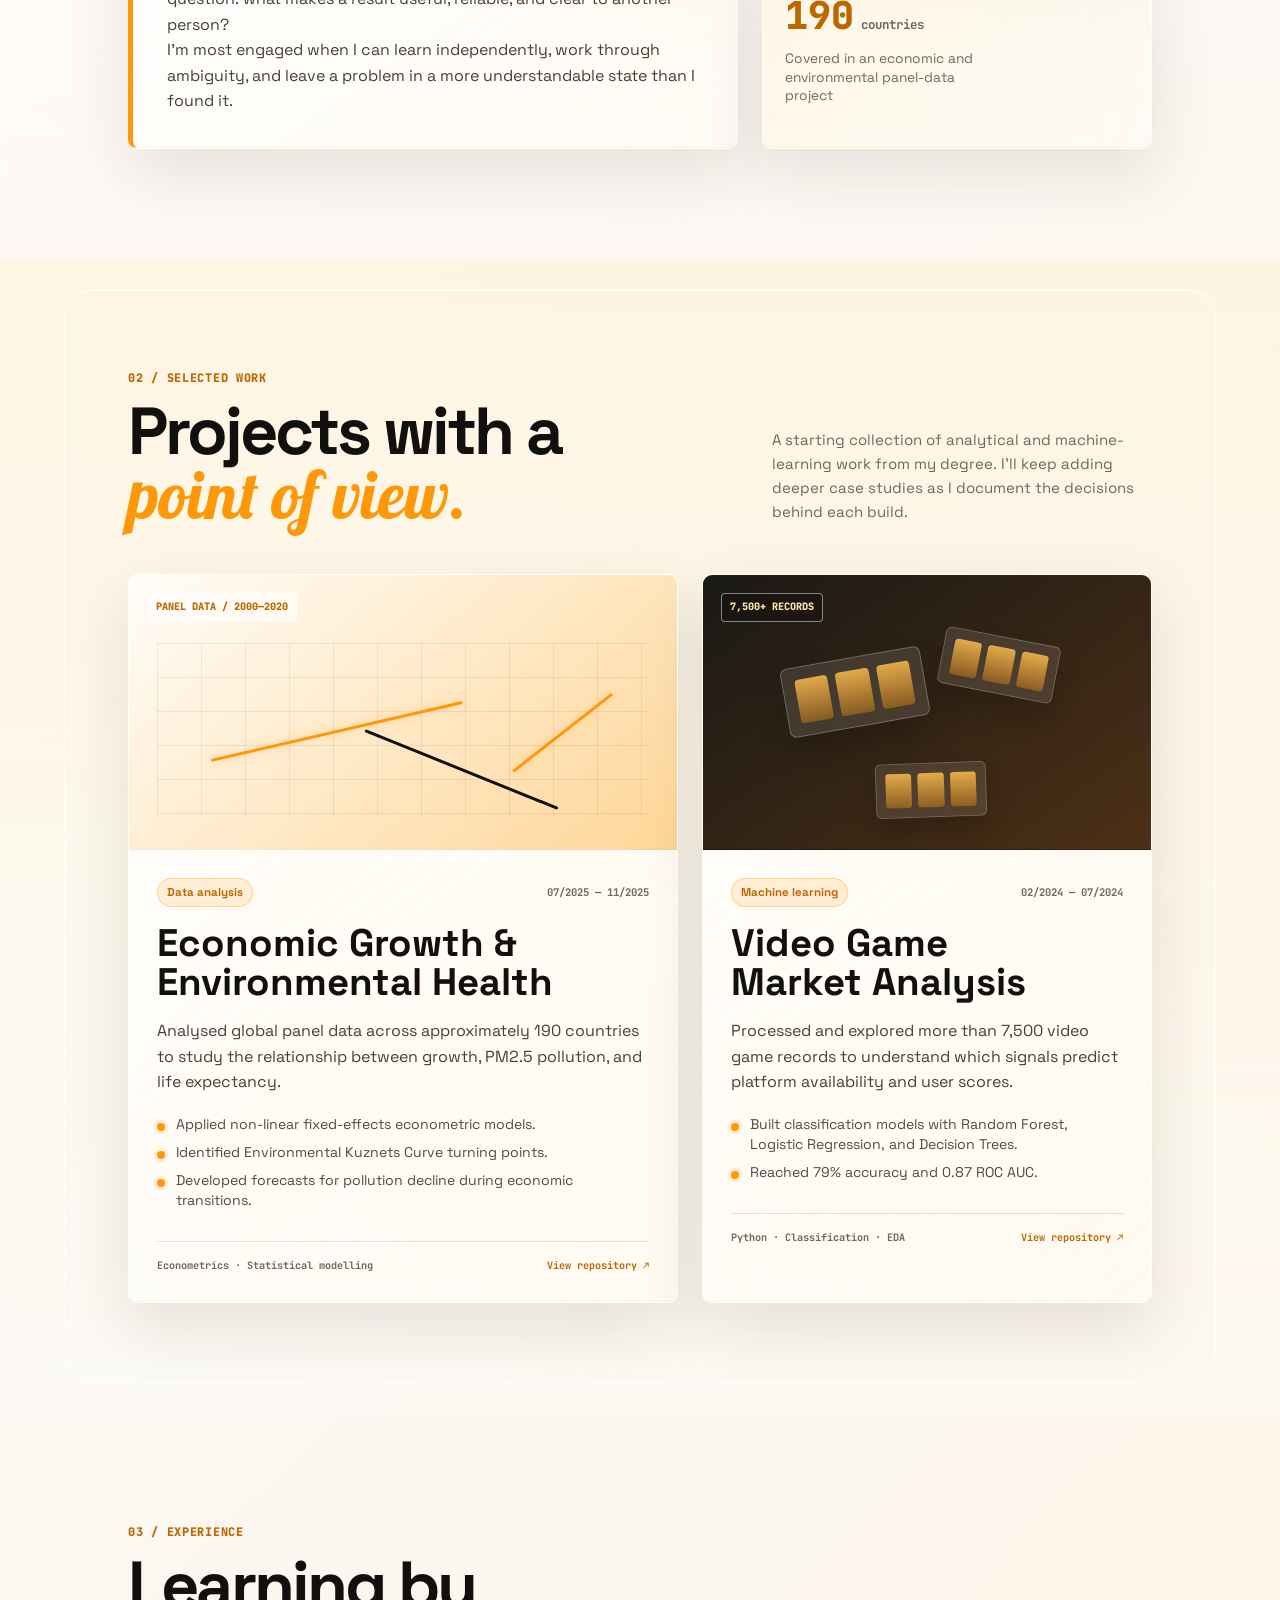
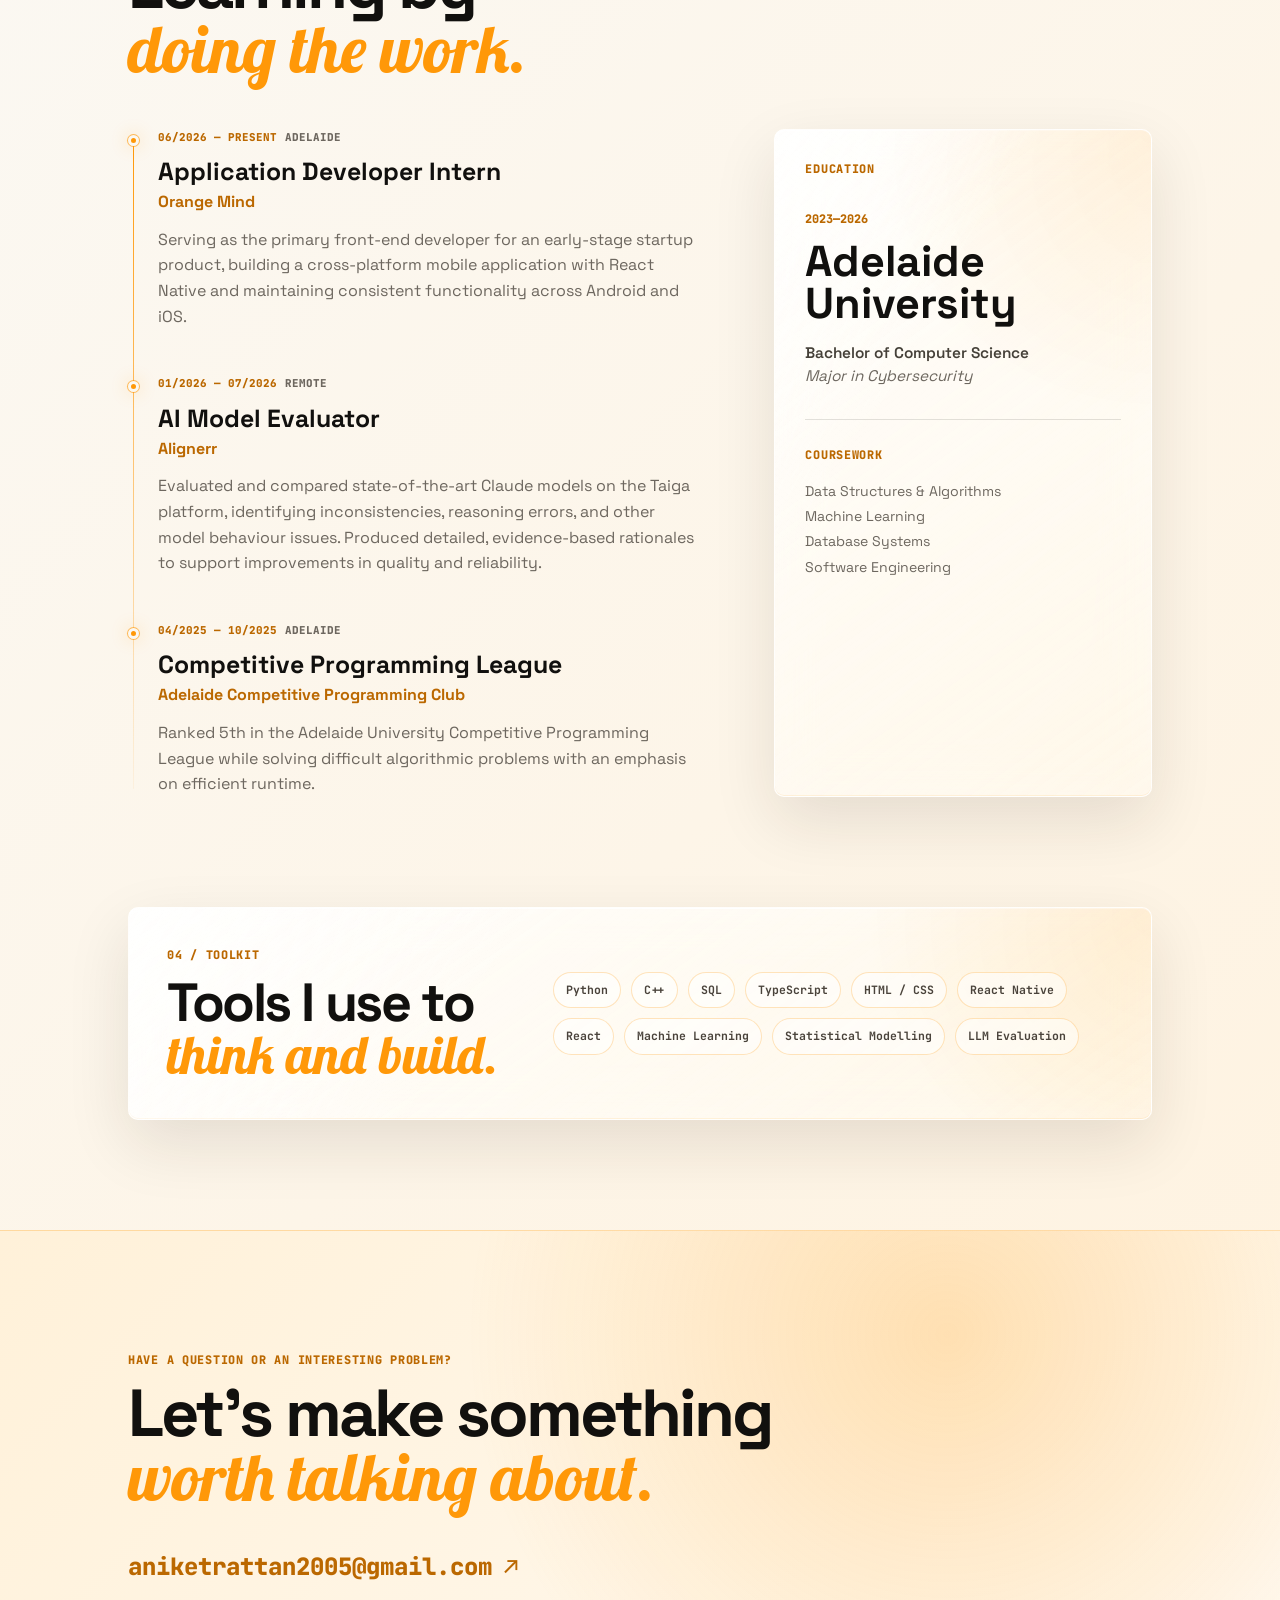
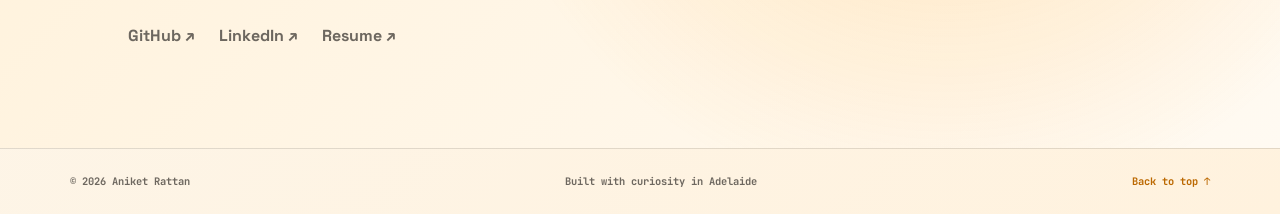
==== commit 1adcd3cd: "Revert "Add lightweight 3D hero animation" This reverts commit 731b60f6a6ed90c37b23aa62b241e17433642" ====
--- a/index.html
+++ b/index.html
@@ -56,7 +56,6 @@
             <span class="status-dot"><i aria-hidden="true"></i> Open to opportunities</span>
           </div>
           <div class="dossier-body">
-            <canvas class="hero-canvas" id="hero-canvas" aria-hidden="true"></canvas>
             <div class="dossier-orbit" aria-hidden="true">
               <span class="orbit-ring ring-one"></span>
               <span class="orbit-ring ring-two"></span>
--- a/styles.css
+++ b/styles.css
@@ -220,8 +220,6 @@
 .status-dot { color: #3e765d; font-size: 0.66rem; }
 .status-dot i { display: inline-block; width: 7px; height: 7px; margin-right: 5px; border-radius: 50%; background: #36a76e; box-shadow: 0 0 0 3px rgba(54, 167, 110, 0.14); }
 .dossier-body { position: relative; min-height: 420px; padding: 34px 28px; }
-.hero-canvas { position: absolute; inset: 0; z-index: 0; width: 100%; height: 100%; opacity: 0.84; pointer-events: none; }
-.dossier-body > :not(.hero-canvas) { position: relative; z-index: 1; }
 .dossier-orbit { position: relative; display: grid; width: 220px; height: 220px; margin: 2px auto 34px; place-items: center; }
 .orbit-ring { position: absolute; border: 1px solid rgba(255, 152, 8, 0.28); border-radius: 50%; transform: rotate(-24deg); }
 .ring-one { width: 196px; height: 130px; }
@@ -372,5 +370,4 @@
 @media (prefers-reduced-motion: reduce) {
   html { scroll-behavior: auto; }
   *, *::before, *::after { transition-duration: 0.01ms !important; animation-duration: 0.01ms !important; }
-  .hero-canvas { opacity: 0.62; }
-}
+}
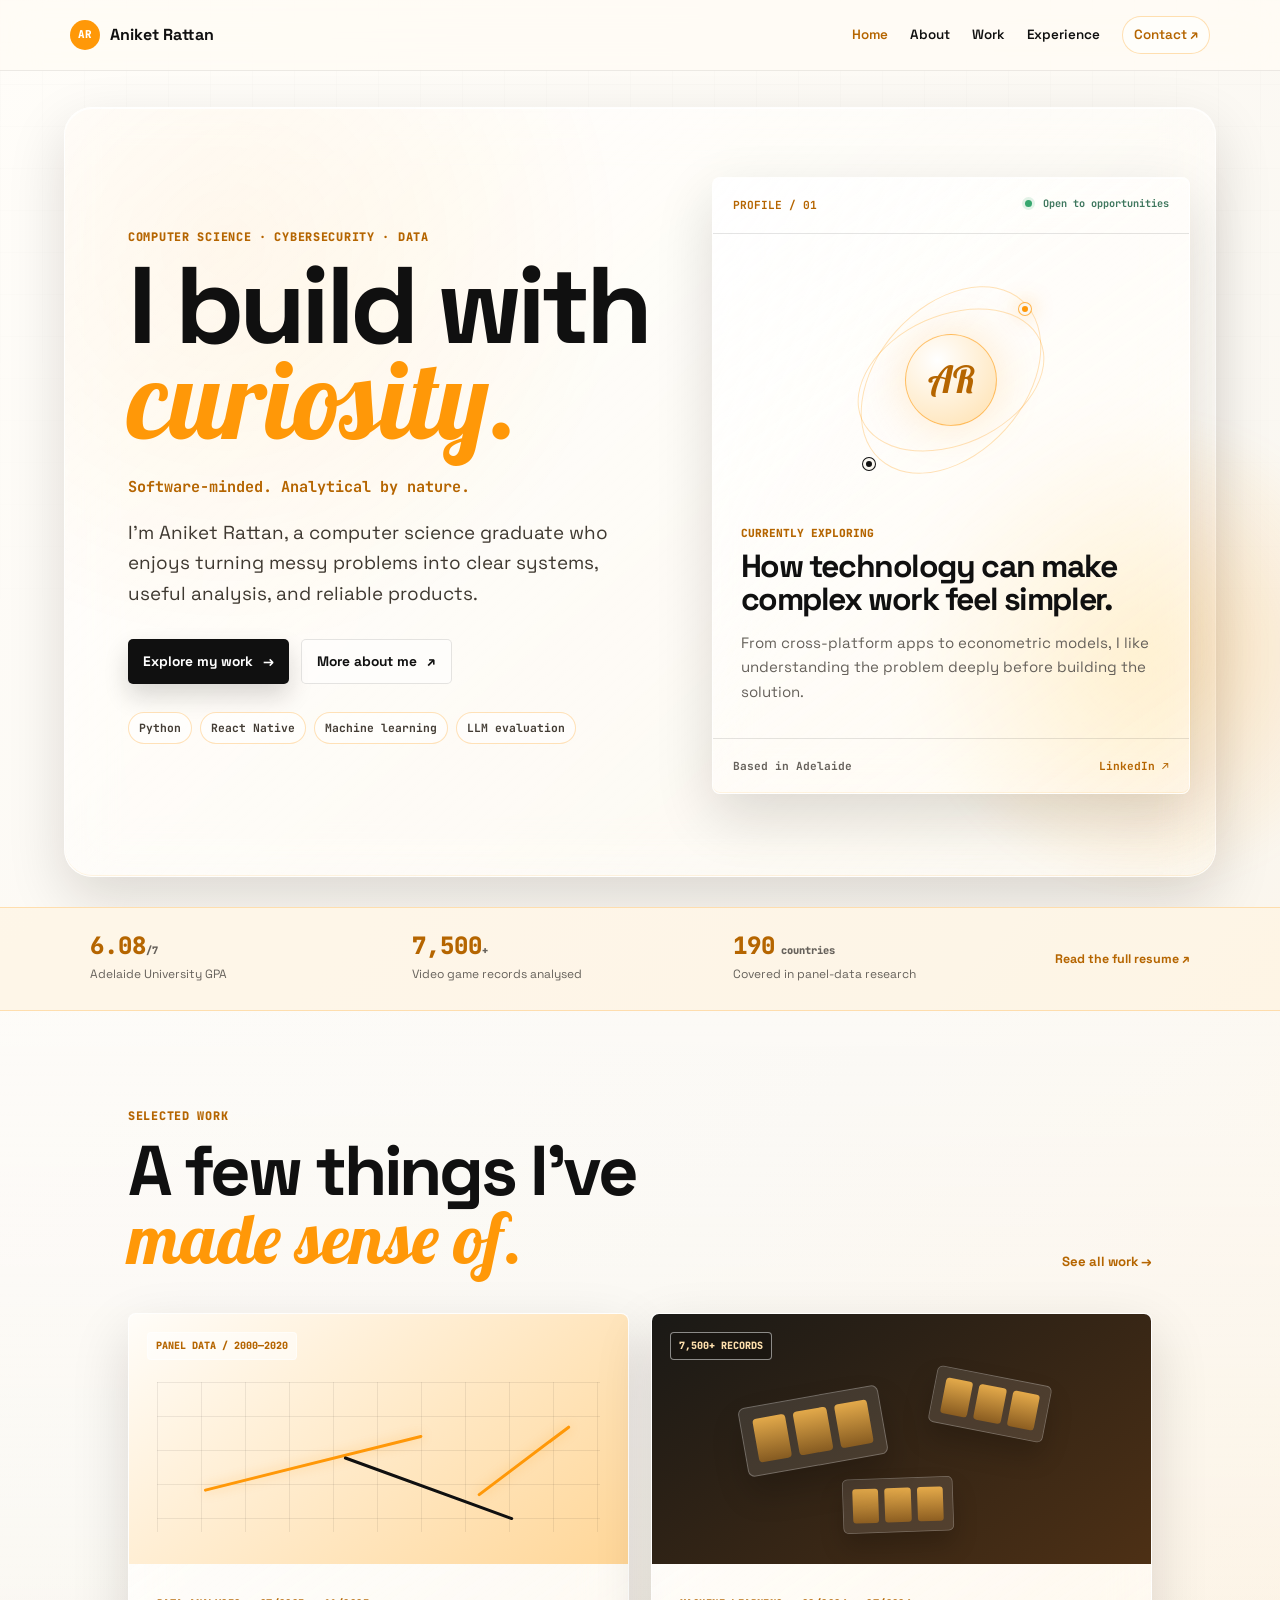
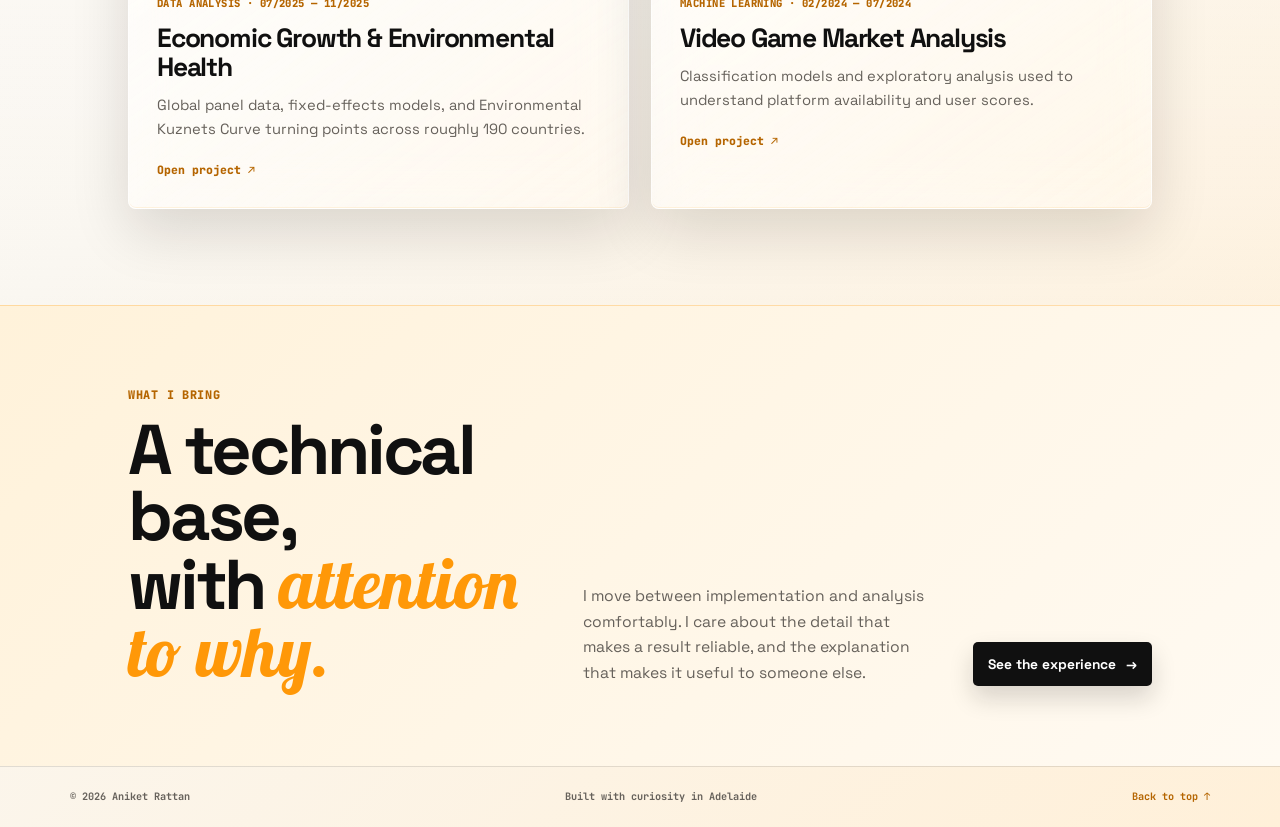
==== commit b21a11b5: "Split portfolio into expandable pages" ====
--- a/index.html
+++ b/index.html
@@ -3,248 +3,53 @@
   <head>
     <meta charset="utf-8">
     <meta name="viewport" content="width=device-width, initial-scale=1">
-    <meta name="description" content="Portfolio of Aniket Rattan, a computer science graduate working across software development, data analysis, machine learning, and LLM evaluation.">
+    <meta name="description" content="Portfolio of Aniket Rattan, a computer science graduate working across software, data analysis, machine learning, and LLM evaluation.">
     <meta name="theme-color" content="#fff8ed">
-    <meta property="og:title" content="Aniket Rattan | Computer Science Portfolio">
-    <meta property="og:description" content="Projects and professional work across software development, data analysis, machine learning, and LLM evaluation.">
-    <meta property="og:type" content="website">
-    <meta name="twitter:card" content="summary">
-    <title>Aniket Rattan | Computer Science Portfolio</title>
+    <title>Aniket Rattan | Portfolio</title>
     <link rel="preconnect" href="https://fonts.googleapis.com">
     <link rel="preconnect" href="https://fonts.gstatic.com" crossorigin>
-    <link href="https://fonts.googleapis.com/css2?family=JetBrains+Mono:wght@500;700;800&family=Lobster&family=Space+Grotesk:wght@400;500;600;700&display=swap" rel="stylesheet">
+    <link href="https://fonts.googleapis.com/css2?family=Lobster&family=Space+Grotesk:wght@400;500;600;700&family=JetBrains+Mono:wght@500;700;800&display=swap" rel="stylesheet">
     <link rel="stylesheet" href="styles.css">
   </head>
   <body>
     <a class="skip-link" href="#main-content">Skip to content</a>
-
     <header class="site-header">
-      <a class="brand" href="#top" aria-label="Aniket Rattan home">
-        <span class="brand-mark">AR</span>
-        <span>Aniket Rattan</span>
-      </a>
+      <a class="brand" href="index.html" aria-label="Aniket Rattan home"><span class="brand-mark">AR</span><span>Aniket Rattan</span></a>
       <nav aria-label="Primary navigation">
-        <a href="#about">About</a>
-        <a href="#projects">Projects</a>
-        <a href="#experience">Experience</a>
-        <a class="nav-contact" href="mailto:aniketrattan2005@gmail.com">Let’s talk <span aria-hidden="true">↗</span></a>
+        <a class="active" href="index.html" aria-current="page">Home</a>
+        <a href="about.html">About</a>
+        <a href="work.html">Work</a>
+        <a href="experience.html">Experience</a>
+        <a class="nav-contact" href="contact.html">Contact <span aria-hidden="true">↗</span></a>
       </nav>
     </header>
 
     <main id="main-content">
-      <section class="hero" id="top" aria-labelledby="hero-title">
+      <section class="hero" aria-labelledby="hero-title">
         <div class="hero-copy">
           <p class="eyebrow">Computer science · cybersecurity · data</p>
           <h1 id="hero-title">I build with<br><em>curiosity.</em></h1>
           <p class="hero-kicker">Software-minded. Analytical by nature.</p>
-          <p class="lead">I’m Aniket Rattan, a computer science graduate with a cybersecurity major. I enjoy turning messy problems into clear systems, useful analysis, and reliable products.</p>
-          <div class="hero-actions">
-            <a class="button button-primary" href="#projects">Explore my work <span aria-hidden="true">↓</span></a>
-            <a class="button button-quiet" href="resume.pdf" target="_blank" rel="noopener">View resume <span aria-hidden="true">↗</span></a>
-          </div>
-          <div class="hero-pills" aria-label="Focus areas">
-            <span>Python</span>
-            <span>React Native</span>
-            <span>Machine learning</span>
-            <span>LLM evaluation</span>
-          </div>
+          <p class="lead">I’m Aniket Rattan, a computer science graduate who enjoys turning messy problems into clear systems, useful analysis, and reliable products.</p>
+          <div class="hero-actions"><a class="button button-primary" href="work.html">Explore my work <span aria-hidden="true">→</span></a><a class="button button-quiet" href="about.html">More about me <span aria-hidden="true">↗</span></a></div>
+          <div class="hero-pills" aria-label="Focus areas"><span>Python</span><span>React Native</span><span>Machine learning</span><span>LLM evaluation</span></div>
         </div>
-
         <aside class="hero-dossier" aria-label="Quick profile">
-          <div class="dossier-header">
-            <span>PROFILE / 01</span>
-            <span class="status-dot"><i aria-hidden="true"></i> Open to opportunities</span>
-          </div>
-          <div class="dossier-body">
-            <div class="dossier-orbit" aria-hidden="true">
-              <span class="orbit-ring ring-one"></span>
-              <span class="orbit-ring ring-two"></span>
-              <span class="orbit-core">AR</span>
-              <span class="orbit-node node-one"></span>
-              <span class="orbit-node node-two"></span>
-            </div>
-            <p class="dossier-label">Currently exploring</p>
-            <h2>How technology can make complex work feel simpler.</h2>
-            <p class="dossier-note">From cross-platform apps to econometric models, I like understanding the problem deeply before building the solution.</p>
-          </div>
-          <div class="dossier-footer">
-            <span>Based in Adelaide</span>
-            <a href="https://www.linkedin.com/in/aniketrattan" target="_blank" rel="noopener">LinkedIn <span aria-hidden="true">↗</span></a>
-          </div>
+          <div class="dossier-header"><span>PROFILE / 01</span><span class="status-dot"><i aria-hidden="true"></i> Open to opportunities</span></div>
+          <div class="dossier-body"><div class="dossier-orbit" aria-hidden="true"><span class="orbit-ring ring-one"></span><span class="orbit-ring ring-two"></span><span class="orbit-core">AR</span><span class="orbit-node node-one"></span><span class="orbit-node node-two"></span></div><p class="dossier-label">Currently exploring</p><h2>How technology can make complex work feel simpler.</h2><p class="dossier-note">From cross-platform apps to econometric models, I like understanding the problem deeply before building the solution.</p></div>
+          <div class="dossier-footer"><span>Based in Adelaide</span><a href="https://www.linkedin.com/in/aniketrattan" target="_blank" rel="noopener">LinkedIn <span aria-hidden="true">↗</span></a></div>
         </aside>
       </section>
 
-      <section class="intro-strip" aria-label="Profile summary">
-        <p class="eyebrow">A small introduction</p>
-        <p class="intro-statement">A technical foundation, a growing professional perspective, and a habit of asking one more question.</p>
-      </section>
+      <section class="signal-strip" aria-label="Selected profile signals"><article><span class="signal-value">6.08<span>/7</span></span><span>Adelaide University GPA</span></article><article><span class="signal-value">7,500<span>+</span></span><span>Video game records analysed</span></article><article><span class="signal-value">190<span> countries</span></span><span>Covered in panel-data research</span></article><a class="signal-cta" href="resume.pdf" target="_blank" rel="noopener">Read the full resume <span aria-hidden="true">↗</span></a></section>
 
-      <section class="section about-section" id="about" aria-labelledby="about-title">
-        <div class="section-heading">
-          <p class="eyebrow">01 / About me</p>
-          <h2 id="about-title">The person behind<br><em>the projects.</em></h2>
-        </div>
-        <div class="about-grid">
-          <div class="about-copy glass-panel">
-            <p class="large-copy">I’m drawn to the space between building and understanding.</p>
-            <p>My background spans software development, data analysis, machine learning, and model evaluation. That mix has taught me to move comfortably between implementation details and the bigger question: what makes a result useful, reliable, and clear to another person?</p>
-            <p>I’m most engaged when I can learn independently, work through ambiguity, and leave a problem in a more understandable state than I found it.</p>
-          </div>
-          <div class="about-facts">
-            <article class="fact-card glass-panel">
-              <span class="fact-number">6.08<span>/7</span></span>
-              <p>GPA at Adelaide University</p>
-            </article>
-            <article class="fact-card glass-panel">
-              <span class="fact-number">7,500<span>+</span></span>
-              <p>Video game records analysed</p>
-            </article>
-            <article class="fact-card glass-panel fact-wide">
-              <span class="fact-number">190<span> countries</span></span>
-              <p>Covered in an economic and environmental panel-data project</p>
-            </article>
-          </div>
-        </div>
-      </section>
+      <section class="section home-work" aria-labelledby="home-work-title"><div class="section-heading section-heading-row"><div><p class="eyebrow">Selected work</p><h2 id="home-work-title">A few things I’ve<br><em>made sense of.</em></h2></div><a class="text-link" href="work.html">See all work <span aria-hidden="true">→</span></a></div><div class="home-project-grid">
+        <a class="home-project-card glass-panel" href="projects/research.html"><div class="project-art economics-art" aria-hidden="true"><div class="art-grid"></div><div class="art-line art-line-one"></div><div class="art-line art-line-two"></div><div class="art-line art-line-three"></div><span class="art-label">PANEL DATA / 2000—2020</span></div><div class="home-project-content"><span class="card-label">DATA ANALYSIS · 07/2025 — 11/2025</span><h3>Economic Growth &amp; Environmental Health</h3><p>Global panel data, fixed-effects models, and Environmental Kuznets Curve turning points across roughly 190 countries.</p><span class="project-arrow" aria-hidden="true">Open project ↗</span></div></a>
+        <a class="home-project-card glass-panel" href="projects/video-games.html"><div class="project-art games-art" aria-hidden="true"><div class="game-window window-one"><i></i><i></i><i></i></div><div class="game-window window-two"><i></i><i></i><i></i></div><div class="game-window window-three"><i></i><i></i><i></i></div><span class="art-label">7,500+ RECORDS</span></div><div class="home-project-content"><span class="card-label">MACHINE LEARNING · 02/2024 — 07/2024</span><h3>Video Game Market Analysis</h3><p>Classification models and exploratory analysis used to understand platform availability and user scores.</p><span class="project-arrow" aria-hidden="true">Open project ↗</span></div></a>
+      </div></section>
 
-      <section class="section projects-section" id="projects" aria-labelledby="projects-title">
-        <div class="section-heading section-heading-row">
-          <div>
-            <p class="eyebrow">02 / Selected work</p>
-            <h2 id="projects-title">Projects with a<br><em>point of view.</em></h2>
-          </div>
-          <p class="heading-note">A starting collection of analytical and machine-learning work from my degree. I’ll keep adding deeper case studies as I document the decisions behind each build.</p>
-        </div>
-
-        <div class="project-grid">
-          <article class="project-card project-card-featured glass-panel">
-            <div class="project-visual visual-economics" aria-hidden="true">
-              <div class="chart-grid"></div>
-              <div class="chart-line line-a"></div>
-              <div class="chart-line line-b"></div>
-              <div class="chart-line line-c"></div>
-              <span class="visual-tag">PANEL DATA / 2000—2020</span>
-            </div>
-            <div class="project-content">
-              <div class="card-topline">
-                <span class="tag tag-accent">Data analysis</span>
-                <span class="project-date">07/2025 — 11/2025</span>
-              </div>
-              <h3>Economic Growth &amp;<br>Environmental Health</h3>
-              <p>Analysed global panel data across approximately 190 countries to study the relationship between growth, PM2.5 pollution, and life expectancy.</p>
-              <ul class="project-details">
-                <li>Applied non-linear fixed-effects econometric models.</li>
-                <li>Identified Environmental Kuznets Curve turning points.</li>
-                <li>Developed forecasts for pollution decline during economic transitions.</li>
-              </ul>
-              <div class="project-footer">
-                <span>Econometrics · Statistical modelling</span>
-                <a class="project-link" href="https://github.com/aniketrattan/research" target="_blank" rel="noopener">View repository <span aria-hidden="true">↗</span></a>
-              </div>
-            </div>
-          </article>
-
-          <article class="project-card glass-panel">
-            <div class="project-visual visual-games" aria-hidden="true">
-              <div class="game-window window-one"><span></span><span></span><span></span></div>
-              <div class="game-window window-two"><span></span><span></span><span></span></div>
-              <div class="game-window window-three"><span></span><span></span><span></span></div>
-              <span class="visual-tag">7,500+ RECORDS</span>
-            </div>
-            <div class="project-content">
-              <div class="card-topline">
-                <span class="tag tag-accent">Machine learning</span>
-                <span class="project-date">02/2024 — 07/2024</span>
-              </div>
-              <h3>Video Game<br>Market Analysis</h3>
-              <p>Processed and explored more than 7,500 video game records to understand which signals predict platform availability and user scores.</p>
-              <ul class="project-details">
-                <li>Built classification models with Random Forest, Logistic Regression, and Decision Trees.</li>
-                <li>Reached 79% accuracy and 0.87 ROC AUC.</li>
-              </ul>
-              <div class="project-footer">
-                <span>Python · Classification · EDA</span>
-                <a class="project-link" href="https://github.com/aniketrattan/video_games_sales_analysis" target="_blank" rel="noopener">View repository <span aria-hidden="true">↗</span></a>
-              </div>
-            </div>
-          </article>
-        </div>
-      </section>
-
-      <section class="section experience-section" id="experience" aria-labelledby="experience-title">
-        <div class="section-heading">
-          <p class="eyebrow">03 / Experience</p>
-          <h2 id="experience-title">Learning by<br><em>doing the work.</em></h2>
-        </div>
-        <div class="experience-layout">
-          <div class="timeline">
-            <article class="timeline-item">
-              <div class="timeline-marker" aria-hidden="true"></div>
-              <div class="timeline-meta"><span>06/2026 — Present</span><span>Adelaide</span></div>
-              <h3>Application Developer Intern</h3>
-              <p class="timeline-company">Orange Mind</p>
-              <p>Serving as the primary front-end developer for an early-stage startup product, building a cross-platform mobile application with React Native and maintaining consistent functionality across Android and iOS.</p>
-            </article>
-            <article class="timeline-item">
-              <div class="timeline-marker" aria-hidden="true"></div>
-              <div class="timeline-meta"><span>01/2026 — 07/2026</span><span>Remote</span></div>
-              <h3>AI Model Evaluator</h3>
-              <p class="timeline-company">Alignerr</p>
-              <p>Evaluated and compared state-of-the-art Claude models on the Taiga platform, identifying inconsistencies, reasoning errors, and other model behaviour issues. Produced detailed, evidence-based rationales to support improvements in quality and reliability.</p>
-            </article>
-            <article class="timeline-item">
-              <div class="timeline-marker" aria-hidden="true"></div>
-              <div class="timeline-meta"><span>04/2025 — 10/2025</span><span>Adelaide</span></div>
-              <h3>Competitive Programming League</h3>
-              <p class="timeline-company">Adelaide Competitive Programming Club</p>
-              <p>Ranked 5th in the Adelaide University Competitive Programming League while solving difficult algorithmic problems with an emphasis on efficient runtime.</p>
-            </article>
-          </div>
-
-          <aside class="education-card glass-panel">
-            <p class="eyebrow">Education</p>
-            <span class="education-year">2023—2026</span>
-            <h3>Adelaide<br>University</h3>
-            <p class="education-degree">Bachelor of Computer Science<br><em>Major in Cybersecurity</em></p>
-            <div class="education-rule"></div>
-            <p class="eyebrow">Coursework</p>
-            <p class="education-courses">Data Structures &amp; Algorithms<br>Machine Learning<br>Database Systems<br>Software Engineering</p>
-          </aside>
-        </div>
-      </section>
-
-      <section class="section toolkit-section" aria-labelledby="toolkit-title">
-        <div class="toolkit-panel glass-panel">
-          <div>
-            <p class="eyebrow">04 / Toolkit</p>
-            <h2 id="toolkit-title">Tools I use to<br><em>think and build.</em></h2>
-          </div>
-          <div class="toolkit-list" aria-label="Technical skills">
-            <span>Python</span><span>C++</span><span>SQL</span><span>TypeScript</span><span>HTML / CSS</span><span>React Native</span><span>React</span><span>Machine Learning</span><span>Statistical Modelling</span><span>LLM Evaluation</span>
-          </div>
-        </div>
-      </section>
-
-      <section class="contact-section" id="contact" aria-labelledby="contact-title">
-        <div class="contact-inner">
-          <p class="eyebrow">Have a question or an interesting problem?</p>
-          <h2 id="contact-title">Let’s make something<br><em>worth talking about.</em></h2>
-          <a class="contact-email" href="mailto:aniketrattan2005@gmail.com">aniketrattan2005@gmail.com <span aria-hidden="true">↗</span></a>
-          <div class="contact-links">
-            <a href="https://github.com/aniketrattan" target="_blank" rel="noopener">GitHub <span aria-hidden="true">↗</span></a>
-            <a href="https://www.linkedin.com/in/aniketrattan" target="_blank" rel="noopener">LinkedIn <span aria-hidden="true">↗</span></a>
-            <a href="resume.pdf" target="_blank" rel="noopener">Resume <span aria-hidden="true">↗</span></a>
-          </div>
-        </div>
-      </section>
+      <section class="home-note" aria-labelledby="home-note-title"><div><p class="eyebrow">What I bring</p><h2 id="home-note-title">A technical base,<br>with <em>attention to why.</em></h2></div><p>I move between implementation and analysis comfortably. I care about the detail that makes a result reliable, and the explanation that makes it useful to someone else.</p><a class="button button-primary" href="experience.html">See the experience <span aria-hidden="true">→</span></a></section>
     </main>
-
-    <footer class="site-footer">
-      <span>© <span id="year"></span> Aniket Rattan</span>
-      <span>Built with curiosity in Adelaide</span>
-      <a href="#top">Back to top <span aria-hidden="true">↑</span></a>
-    </footer>
-
-    <script src="script.js"></script>
+    <footer class="site-footer"><span>© <span id="year"></span> Aniket Rattan</span><span>Built with curiosity in Adelaide</span><a href="#main-content">Back to top <span aria-hidden="true">↑</span></a></footer><script src="script.js"></script>
   </body>
 </html>
--- a/styles.css
+++ b/styles.css
@@ -1,228 +1,70 @@
 :root {
-  --ink: #11100e;
-  --muted: #6d675f;
-  --paper: #fbf8f2;
-  --paper-deep: #fff0d9;
-  --surface: rgba(255, 255, 255, 0.62);
-  --surface-strong: rgba(255, 255, 255, 0.82);
+  --ink: #101010;
+  --muted: #66615b;
+  --paper: #faf7f1;
+  --surface: rgba(255, 255, 255, 0.68);
   --orange: #ff9808;
-  --orange-deep: #bb6800;
-  --orange-soft: rgba(255, 152, 8, 0.14);
-  --line: rgba(17, 16, 14, 0.12);
-  --glass-line: rgba(255, 255, 255, 0.74);
-  --shadow: 0 24px 70px rgba(39, 29, 16, 0.1);
-  --glass-shadow: 0 24px 64px rgba(39, 29, 16, 0.11), inset 0 1px 0 rgba(255, 255, 255, 0.9), inset 0 -1px 0 rgba(255, 152, 8, 0.1);
-  --radius: 10px;
+  --orange-deep: #b56500;
+  --orange-soft: rgba(255, 152, 8, 0.13);
+  --line: rgba(16, 16, 16, 0.11);
+  --glass-line: rgba(255, 255, 255, 0.72);
+  --shadow: 0 24px 70px rgba(18, 15, 10, 0.12);
+  --glass-shadow: 0 22px 58px rgba(18, 15, 10, 0.14), inset 0 1px 0 rgba(255, 255, 255, 0.86), inset 0 -1px 0 rgba(255, 152, 8, 0.1);
+  --radius: 8px;
 }
 
 * { box-sizing: border-box; }
-
 html { scroll-behavior: smooth; }
-
-body {
-  margin: 0;
-  min-width: 320px;
-  background:
-    radial-gradient(circle at 10% -5%, rgba(255, 152, 8, 0.2), transparent 30rem),
-    radial-gradient(circle at 90% 14%, rgba(255, 255, 255, 0.95), transparent 30rem),
-    linear-gradient(135deg, #fffdf9 0%, var(--paper) 50%, #fff2de 100%);
-  color: var(--ink);
-  font-family: "Space Grotesk", Arial, sans-serif;
-  line-height: 1.6;
-}
-
-body::before {
-  content: "";
-  position: fixed;
-  inset: 0;
-  z-index: -1;
-  pointer-events: none;
-  background:
-    linear-gradient(rgba(17, 16, 14, 0.026) 1px, transparent 1px),
-    linear-gradient(90deg, rgba(17, 16, 14, 0.026) 1px, transparent 1px);
-  background-size: 42px 42px;
-  mask-image: linear-gradient(to bottom, rgba(0, 0, 0, 0.5), transparent 80%);
-  -webkit-mask-image: linear-gradient(to bottom, rgba(0, 0, 0, 0.5), transparent 80%);
-}
-
+body { margin: 0; min-width: 320px; background: linear-gradient(135deg, #fffdf9 0%, var(--paper) 52%, #fff0d9 100%); color: var(--ink); font-family: "Space Grotesk", Arial, sans-serif; line-height: 1.62; }
+body::before { content: ""; position: fixed; inset: 0; z-index: -1; pointer-events: none; background: linear-gradient(rgba(16, 16, 16, 0.025) 1px, transparent 1px), linear-gradient(90deg, rgba(16, 16, 16, 0.025) 1px, transparent 1px); background-size: 42px 42px; mask-image: linear-gradient(to bottom, rgba(0, 0, 0, 0.5), transparent 80%); -webkit-mask-image: linear-gradient(to bottom, rgba(0, 0, 0, 0.5), transparent 80%); }
 a { color: inherit; }
 img { display: block; max-width: 100%; }
 h1, h2, h3, p { overflow-wrap: anywhere; }
-
-.skip-link {
-  position: fixed;
-  top: 10px;
-  left: 10px;
-  z-index: 20;
-  padding: 8px 12px;
-  border-radius: 5px;
-  background: var(--ink);
-  color: #fff;
-  transform: translateY(-140%);
-  transition: transform 160ms ease;
-}
-
+h1, h2, h3 { letter-spacing: -0.045em; }
+
+.skip-link { position: fixed; top: 10px; left: 10px; z-index: 20; padding: 8px 12px; border-radius: 5px; background: var(--ink); color: #fff; font-size: 0.8rem; transform: translateY(-150%); transition: transform 160ms ease; }
 .skip-link:focus { transform: translateY(0); }
-
-.site-header {
-  position: sticky;
-  top: 0;
-  z-index: 10;
-  display: flex;
-  align-items: center;
-  justify-content: space-between;
-  gap: 24px;
-  padding: 18px 5.5vw;
-  border-bottom: 1px solid rgba(17, 16, 14, 0.08);
-  background: rgba(255, 252, 246, 0.76);
-  backdrop-filter: blur(18px) saturate(160%);
-  -webkit-backdrop-filter: blur(18px) saturate(160%);
-}
-
-.brand,
-.site-header nav,
-.contact-links,
-.site-footer { display: flex; align-items: center; }
-
-.brand { gap: 10px; font-weight: 800; text-decoration: none; }
-
-.brand-mark {
-  display: inline-grid;
-  width: 30px;
-  height: 30px;
-  place-items: center;
-  border-radius: 50%;
-  background: var(--orange);
-  color: #fff;
-  font-family: "JetBrains Mono", monospace;
-  font-size: 0.68rem;
-  font-weight: 800;
-}
-
-.site-header nav { gap: 24px; font-size: 0.88rem; font-weight: 600; }
-.site-header nav a { text-decoration: none; }
-.site-header nav a:hover, .site-header nav a:focus-visible, .site-footer a:hover, .site-footer a:focus-visible { color: var(--orange-deep); }
-
-.nav-contact {
-  padding: 8px 12px;
-  border: 1px solid rgba(255, 152, 8, 0.34);
-  border-radius: 999px;
-  color: var(--orange-deep);
-  background: rgba(255, 255, 255, 0.44);
-}
-
-main { overflow: hidden; }
-
-.hero {
-  position: relative;
-  display: grid;
-  grid-template-columns: minmax(0, 1.08fr) minmax(320px, 0.92fr);
-  gap: 60px;
-  align-items: center;
-  min-height: calc(100vh - 68px);
-  padding: 86px 7vw 92px;
-  isolation: isolate;
-}
-
-.hero::before {
-  content: "";
-  position: absolute;
-  inset: 36px 5vw 30px;
-  z-index: -1;
-  border: 1px solid var(--glass-line);
-  border-radius: 28px;
-  background:
-    linear-gradient(140deg, rgba(255, 255, 255, 0.7), rgba(255, 255, 255, 0.18)),
-    radial-gradient(circle at 14% 18%, rgba(255, 152, 8, 0.18), transparent 25rem);
-  box-shadow: var(--glass-shadow);
-  backdrop-filter: blur(24px) saturate(170%);
-  -webkit-backdrop-filter: blur(24px) saturate(170%);
-}
-
-.hero::after {
-  content: "";
-  position: absolute;
-  right: -120px;
-  bottom: 0;
-  z-index: -1;
-  width: min(40vw, 560px);
-  aspect-ratio: 1;
-  border-radius: 50%;
-  background: radial-gradient(circle, rgba(255, 152, 8, 0.25), transparent 66%);
-  filter: blur(12px);
-}
-
+.site-header { position: sticky; top: 0; z-index: 10; display: flex; align-items: center; justify-content: space-between; gap: 22px; padding: 16px 5.5vw; border-bottom: 1px solid rgba(16, 16, 16, 0.08); background: rgba(255, 252, 246, 0.8); backdrop-filter: blur(18px) saturate(160%); -webkit-backdrop-filter: blur(18px) saturate(160%); }
+.brand { display: inline-flex; align-items: center; gap: 10px; font-weight: 800; text-decoration: none; white-space: nowrap; }
+.brand-mark { display: inline-grid; width: 30px; height: 30px; place-items: center; border-radius: 50%; background: var(--orange); color: #fff; font-family: "JetBrains Mono", monospace; font-size: 0.68rem; font-weight: 800; }
+.site-header nav { display: flex; align-items: center; justify-content: flex-end; flex-wrap: wrap; gap: 8px 22px; font-size: 0.84rem; font-weight: 600; }
+.site-header nav a { padding: 4px 0; text-decoration: none; }
+.site-header nav a:hover, .site-header nav a:focus-visible, .text-link:hover, .text-link:focus-visible { color: var(--orange-deep); outline: none; }
+.site-header nav a.active { color: var(--orange-deep); }
+.nav-contact { padding: 7px 11px !important; border: 1px solid rgba(255, 152, 8, 0.3); border-radius: 999px; color: var(--orange-deep); background: rgba(255, 255, 255, 0.46); }
+
+.hero { position: relative; display: grid; grid-template-columns: minmax(0, 1.08fr) minmax(320px, 0.92fr); gap: 60px; align-items: center; min-height: calc(100vh - 64px); padding: 86px 7vw 92px; isolation: isolate; overflow: hidden; }
+.hero::before { content: ""; position: absolute; inset: 36px 5vw 30px; z-index: -1; border: 1px solid var(--glass-line); border-radius: 28px; background: linear-gradient(140deg, rgba(255, 255, 255, 0.72), rgba(255, 255, 255, 0.18)), radial-gradient(circle at 14% 18%, rgba(255, 152, 8, 0.18), transparent 25rem); box-shadow: var(--glass-shadow); backdrop-filter: blur(24px) saturate(170%); -webkit-backdrop-filter: blur(24px) saturate(170%); }
+.hero::after { content: ""; position: absolute; right: -120px; bottom: 0; z-index: -1; width: min(40vw, 560px); aspect-ratio: 1; border-radius: 50%; background: radial-gradient(circle, rgba(255, 152, 8, 0.25), transparent 66%); filter: blur(12px); }
 .hero-copy { max-width: 760px; padding-left: 3vw; }
-
-.eyebrow {
-  margin: 0 0 12px;
-  color: var(--orange-deep);
-  font-family: "JetBrains Mono", Consolas, monospace;
-  font-size: 0.74rem;
-  font-weight: 800;
-  letter-spacing: 0.06em;
-  text-transform: uppercase;
-}
-
-h1, h2, h3 { margin-top: 0; }
-h1, h2 { letter-spacing: -0.045em; }
-h1 { margin-bottom: 0; font-size: clamp(4.7rem, 8.5vw, 8.6rem); line-height: 0.86; }
+.eyebrow { margin: 0 0 12px; color: var(--orange-deep); font-family: "JetBrains Mono", Consolas, monospace; font-size: 0.74rem; font-weight: 800; letter-spacing: 0.06em; text-transform: uppercase; }
+h1 { margin: 0; font-size: clamp(4.7rem, 8.5vw, 8.6rem); line-height: 0.86; }
 h1 em, h2 em { color: var(--orange); font-family: "Lobster", cursive; font-style: normal; font-weight: 400; letter-spacing: 0; }
-
-.hero-kicker {
-  margin: 26px 0 0;
-  color: var(--orange-deep);
-  font-family: "JetBrains Mono", Consolas, monospace;
-  font-size: 0.95rem;
-  font-weight: 700;
-}
-
+.hero-kicker { margin: 26px 0 0; color: var(--orange-deep); font-family: "JetBrains Mono", Consolas, monospace; font-size: 0.95rem; font-weight: 700; }
 .lead { max-width: 650px; margin: 18px 0 0; color: #3f3931; font-size: 1.18rem; }
-
 .hero-actions { display: flex; flex-wrap: wrap; gap: 12px; margin-top: 30px; }
-
-.button {
-  display: inline-flex;
-  align-items: center;
-  gap: 10px;
-  min-height: 46px;
-  padding: 11px 16px;
-  border-radius: 5px;
-  font-size: 0.9rem;
-  font-weight: 800;
-  text-decoration: none;
-  transition: transform 160ms ease, box-shadow 160ms ease, background 160ms ease;
-}
-
+.button { display: inline-flex; align-items: center; gap: 10px; min-height: 44px; padding: 10px 15px; border-radius: 5px; font-size: 0.86rem; font-weight: 800; text-decoration: none; transition: transform 160ms ease, background 160ms ease, color 160ms ease; }
 .button:hover, .button:focus-visible { transform: translateY(-2px); outline: none; }
-.button-primary { background: var(--ink); color: #fff; box-shadow: 0 12px 24px rgba(17, 16, 14, 0.17); }
+.button-primary { background: var(--ink); color: #fff; box-shadow: 0 12px 24px rgba(16, 16, 16, 0.16); }
 .button-primary:hover, .button-primary:focus-visible { background: var(--orange-deep); }
-.button-quiet { border: 1px solid rgba(17, 16, 14, 0.13); background: rgba(255, 255, 255, 0.46); }
-
-.hero-pills { display: flex; flex-wrap: wrap; gap: 8px; margin-top: 28px; }
-.hero-pills span, .tag, .toolkit-list span { border: 1px solid rgba(255, 152, 8, 0.26); border-radius: 999px; background: rgba(255, 255, 255, 0.52); }
-.hero-pills span { padding: 5px 10px; color: #433c34; font-family: "JetBrains Mono", monospace; font-size: 0.72rem; font-weight: 700; }
-
-.hero-dossier, .glass-panel {
-  border: 1px solid var(--glass-line);
-  background:
-    linear-gradient(145deg, rgba(255, 255, 255, 0.84), rgba(255, 255, 255, 0.28)),
-    rgba(255, 248, 238, 0.32);
-  box-shadow: var(--glass-shadow);
-  backdrop-filter: blur(22px) saturate(175%);
-  -webkit-backdrop-filter: blur(22px) saturate(175%);
-}
-
+.button-quiet { border: 1px solid var(--line); background: rgba(255, 255, 255, 0.48); }
+.hero-pills, .skills-cloud, .tag-row { display: flex; flex-wrap: wrap; gap: 8px; }
+.hero-pills { margin-top: 28px; }
+.hero-pills span, .skills-cloud span, .tag { padding: 6px 10px; border: 1px solid rgba(255, 152, 8, 0.28); border-radius: 999px; background: rgba(255, 255, 255, 0.52); color: #433c34; font-family: "JetBrains Mono", monospace; font-size: 0.71rem; font-weight: 700; }
+
+.hero-dossier, .glass-panel { border: 1px solid var(--glass-line); background: linear-gradient(145deg, rgba(255, 255, 255, 0.84), rgba(255, 255, 255, 0.28)), rgba(255, 248, 238, 0.32); box-shadow: var(--glass-shadow); backdrop-filter: blur(22px) saturate(175%); -webkit-backdrop-filter: blur(22px) saturate(175%); }
 .hero-dossier { position: relative; overflow: hidden; border-radius: var(--radius); }
 .hero-dossier::before { content: ""; position: absolute; inset: 0; pointer-events: none; background: linear-gradient(120deg, rgba(255, 255, 255, 0.62), transparent 42%); }
-.dossier-header, .dossier-footer { position: relative; display: flex; justify-content: space-between; gap: 12px; padding: 18px 20px; font-family: "JetBrains Mono", monospace; font-size: 0.72rem; font-weight: 700; }
+.dossier-header, .dossier-footer { position: relative; display: flex; justify-content: space-between; gap: 12px; padding: 18px 20px; font-family: "JetBrains Mono", monospace; font-size: 0.7rem; font-weight: 700; }
 .dossier-header { border-bottom: 1px solid var(--line); color: var(--orange-deep); }
-.status-dot { color: #3e765d; font-size: 0.66rem; }
+.dossier-footer { border-top: 1px solid var(--line); color: var(--muted); }
+.dossier-footer a { color: var(--orange-deep); text-decoration: none; }
+.status-dot { color: #3e765d; font-size: 0.64rem; }
 .status-dot i { display: inline-block; width: 7px; height: 7px; margin-right: 5px; border-radius: 50%; background: #36a76e; box-shadow: 0 0 0 3px rgba(54, 167, 110, 0.14); }
 .dossier-body { position: relative; min-height: 420px; padding: 34px 28px; }
 .dossier-orbit { position: relative; display: grid; width: 220px; height: 220px; margin: 2px auto 34px; place-items: center; }
-.orbit-ring { position: absolute; border: 1px solid rgba(255, 152, 8, 0.28); border-radius: 50%; transform: rotate(-24deg); }
-.ring-one { width: 196px; height: 130px; }
+.orbit-ring { position: absolute; border: 1px solid rgba(255, 152, 8, 0.28); border-radius: 50%; }
+.ring-one { width: 196px; height: 130px; transform: rotate(-24deg); }
 .ring-two { width: 148px; height: 214px; transform: rotate(42deg); }
 .orbit-core { display: grid; width: 92px; height: 92px; place-items: center; border: 1px solid rgba(255, 152, 8, 0.55); border-radius: 50%; background: radial-gradient(circle at 35% 28%, #fff, #ffe0ad); color: var(--orange-deep); font-family: "Lobster", cursive; font-size: 2.3rem; box-shadow: 0 0 48px rgba(255, 152, 8, 0.2); }
 .orbit-node { position: absolute; width: 12px; height: 12px; border: 3px solid var(--paper); border-radius: 50%; background: var(--orange); box-shadow: 0 0 0 1px rgba(255, 152, 8, 0.7), 0 0 20px rgba(255, 152, 8, 0.55); }
@@ -231,140 +73,178 @@
 .dossier-label { margin: 0; color: var(--orange-deep); font-family: "JetBrains Mono", monospace; font-size: 0.7rem; font-weight: 800; text-transform: uppercase; }
 .dossier-body h2 { max-width: 410px; margin: 8px 0 0; font-size: 2rem; line-height: 1.05; }
 .dossier-note { margin: 14px 0 0; color: var(--muted); font-size: 0.94rem; }
-.dossier-footer { border-top: 1px solid var(--line); color: var(--muted); }
-.dossier-footer a { color: var(--orange-deep); text-decoration: none; }
-
-.intro-strip { display: grid; grid-template-columns: 0.38fr 1fr; gap: 40px; align-items: baseline; padding: 28px 12vw; border-top: 1px solid rgba(255, 152, 8, 0.28); border-bottom: 1px solid rgba(255, 152, 8, 0.28); background: rgba(255, 244, 225, 0.64); }
-.intro-strip .eyebrow { margin: 0; }
-.intro-statement { max-width: 900px; margin: 0; font-size: clamp(1.3rem, 2.2vw, 2rem); font-weight: 600; line-height: 1.2; }
-
-.section { padding: 110px 10vw; }
-.section-heading { max-width: 730px; margin-bottom: 46px; }
-.section-heading h2, .toolkit-panel h2, .contact-inner h2 { margin-bottom: 0; font-size: clamp(3rem, 5.2vw, 5.5rem); line-height: 0.95; }
-.section-heading-row { display: flex; align-items: end; justify-content: space-between; gap: 46px; max-width: 1220px; }
-.heading-note { max-width: 380px; margin: 0 0 4px; color: var(--muted); font-size: 0.94rem; }
-
-.about-section { background: linear-gradient(180deg, rgba(255, 255, 255, 0.32), transparent); }
-.about-grid { display: grid; grid-template-columns: minmax(0, 1.22fr) minmax(300px, 0.78fr); gap: 24px; max-width: 1220px; }
-.about-copy { position: relative; padding: 34px; border-left: 5px solid var(--orange); border-radius: var(--radius); }
-.about-copy::before, .project-card::before, .education-card::before, .toolkit-panel::before { content: ""; position: absolute; inset: 0; pointer-events: none; background: linear-gradient(120deg, rgba(255, 255, 255, 0.62), transparent 35%), radial-gradient(circle at 100% 0%, rgba(255, 152, 8, 0.12), transparent 18rem); }
-.about-copy > *, .project-card > *, .education-card > *, .toolkit-panel > * { position: relative; }
-.large-copy { max-width: 640px; margin: 0 0 24px; color: var(--ink); font-size: 1.75rem; font-weight: 600; line-height: 1.18; }
-.about-copy p:not(.large-copy) { max-width: 690px; margin: 0; color: #454038; }
-.about-copy p + p { margin-top: 16px; }
-.about-facts { display: grid; grid-template-columns: 1fr 1fr; gap: 18px; }
-.fact-card { min-height: 150px; padding: 22px; border-radius: var(--radius); }
-.fact-wide { grid-column: 1 / -1; min-height: 130px; background: linear-gradient(145deg, rgba(255, 247, 229, 0.85), rgba(255, 255, 255, 0.28)); }
-.fact-number { display: block; color: var(--orange-deep); font-family: "JetBrains Mono", monospace; font-size: clamp(1.7rem, 3vw, 2.5rem); font-weight: 800; line-height: 1; }
-.fact-number span { color: var(--muted); font-size: 0.78rem; font-weight: 700; }
-.fact-card p { max-width: 200px; margin: 14px 0 0; color: var(--muted); font-size: 0.86rem; line-height: 1.35; }
-
-.projects-section { position: relative; isolation: isolate; background: linear-gradient(180deg, rgba(255, 242, 218, 0.7), rgba(255, 255, 255, 0.24)); }
-.projects-section::before { content: ""; position: absolute; inset: 30px 5vw; z-index: -1; border: 1px solid rgba(255, 255, 255, 0.66); border-radius: 28px; box-shadow: inset 0 1px 0 rgba(255, 255, 255, 0.7); }
-.project-grid { display: grid; grid-template-columns: 1.1fr 0.9fr; gap: 24px; max-width: 1220px; }
-.project-card { position: relative; overflow: hidden; min-width: 0; border-radius: var(--radius); }
-.project-visual { position: relative; min-height: 275px; overflow: hidden; border-bottom: 1px solid rgba(17, 16, 14, 0.08); }
-.visual-economics { background: linear-gradient(140deg, #fffdf9, #ffd697); }
-.visual-games { background: linear-gradient(145deg, #1a1916, #4d3015); }
-.visual-tag { position: absolute; top: 18px; left: 18px; padding: 5px 8px; border: 1px solid rgba(255, 255, 255, 0.48); border-radius: 4px; background: rgba(255, 255, 255, 0.56); color: var(--orange-deep); font-family: "JetBrains Mono", monospace; font-size: 0.64rem; font-weight: 800; }
-.visual-games .visual-tag { color: #ffe0ad; background: rgba(17, 16, 14, 0.42); }
-.chart-grid { position: absolute; inset: 68px 28px 32px; opacity: 0.6; background: linear-gradient(rgba(17, 16, 14, 0.12) 1px, transparent 1px), linear-gradient(90deg, rgba(17, 16, 14, 0.12) 1px, transparent 1px); background-size: 44px 34px; }
-.chart-line { position: absolute; height: 3px; border-radius: 999px; transform-origin: left center; background: var(--orange); box-shadow: 0 0 12px rgba(255, 152, 8, 0.4); }
-.line-a { width: 47%; left: 15%; top: 67%; transform: rotate(-13deg); }
-.line-b { width: 38%; left: 43%; top: 56%; transform: rotate(22deg); background: var(--ink); box-shadow: none; }
-.line-c { width: 23%; left: 70%; top: 71%; transform: rotate(-38deg); }
+
+.signal-strip { display: grid; grid-template-columns: repeat(3, 1fr) auto; align-items: center; gap: 20px; padding: 26px 7vw; border-top: 1px solid rgba(255, 152, 8, 0.26); border-bottom: 1px solid rgba(255, 152, 8, 0.26); background: rgba(255, 244, 225, 0.62); }
+.signal-strip article { display: grid; gap: 7px; }
+.signal-strip article > span:last-child { color: var(--muted); font-size: 0.75rem; }
+.signal-value { color: var(--orange-deep); font-family: "JetBrains Mono", monospace; font-size: 1.5rem; font-weight: 800; line-height: 1; }
+.signal-value span { color: var(--muted); font-size: 0.65rem; }
+.signal-cta { color: var(--orange-deep); font-size: 0.78rem; font-weight: 800; text-decoration: none; white-space: nowrap; }
+
+.section { padding: 96px 10vw; }
+.section-heading { max-width: 780px; margin-bottom: 40px; }
+.section-heading-row { display: flex; align-items: end; justify-content: space-between; gap: 32px; max-width: 1220px; }
+.section-heading h2, .home-note h2 { margin: 0; font-size: clamp(3rem, 5.5vw, 5.4rem); line-height: 0.94; }
+.text-link { color: var(--orange-deep); font-size: 0.83rem; font-weight: 800; text-decoration: none; white-space: nowrap; }
+.home-work { background: linear-gradient(180deg, rgba(255, 255, 255, 0.35), transparent); }
+.home-project-grid { display: grid; grid-template-columns: 1fr 1fr; gap: 22px; max-width: 1220px; }
+.home-project-card { overflow: hidden; border-radius: var(--radius); text-decoration: none; transition: transform 180ms ease, box-shadow 180ms ease; }
+.home-project-card:hover, .home-project-card:focus-visible { transform: translateY(-4px); outline: none; box-shadow: 0 28px 70px rgba(18, 15, 10, 0.17); }
+.home-project-content { padding: 25px 28px 28px; }
+.home-project-content h3 { margin: 9px 0 0; font-size: 1.65rem; line-height: 1.1; }
+.home-project-content p { margin: 12px 0 0; color: var(--muted); font-size: 0.92rem; }
+.card-label, .project-date { color: var(--orange-deep); font-family: "JetBrains Mono", monospace; font-size: 0.66rem; font-weight: 800; letter-spacing: 0.04em; text-transform: uppercase; }
+.project-arrow { display: block; margin-top: 20px; color: var(--orange-deep); font-family: "JetBrains Mono", monospace; font-size: 0.72rem; font-weight: 800; }
+.home-note { display: grid; grid-template-columns: 1fr minmax(220px, 350px) auto; align-items: end; gap: 40px; padding: 80px 10vw; border-top: 1px solid rgba(255, 152, 8, 0.3); background: linear-gradient(135deg, #fff2da, #fffaf2); }
+.home-note > p { margin: 0; color: var(--muted); font-size: 0.98rem; }
+
+.page-hero { display: grid; grid-template-columns: minmax(0, 1fr) minmax(260px, 360px); gap: 50px; align-items: end; padding: 90px 10vw 72px; border-bottom: 1px solid var(--line); background: radial-gradient(circle at 8% 0%, rgba(255, 152, 8, 0.15), transparent 30rem), linear-gradient(135deg, rgba(255, 255, 255, 0.55), rgba(255, 244, 225, 0.54)); }
+.page-hero h1 { font-size: clamp(3.9rem, 7.5vw, 7rem); }
+.page-intro { max-width: 360px; margin: 0 0 5px; color: var(--muted); font-size: 1.05rem; }
+.about-content { display: grid; grid-template-columns: minmax(0, 1.3fr) minmax(250px, 0.7fr); gap: 24px; align-items: start; }
+.about-story { padding: 34px; border-left: 5px solid var(--orange); border-radius: var(--radius); }
+.about-story .large-copy { margin: 0 0 22px; color: var(--ink); font-size: 1.75rem; font-weight: 600; line-height: 1.16; }
+.about-story p:not(.eyebrow):not(.large-copy) { margin: 0; color: #454038; }
+.about-story p + p { margin-top: 15px !important; }
+.about-aside { display: grid; gap: 16px; }
+.fact-card { display: grid; gap: 10px; padding: 22px; border-radius: var(--radius); color: var(--muted); font-size: 0.8rem; }
+.fact-value { color: var(--orange-deep); font-family: "JetBrains Mono", monospace; font-size: 1.65rem; font-weight: 800; line-height: 1; }
+.fact-value span { color: var(--muted); font-size: 0.7rem; }
+.education-section, .skills-section { background: linear-gradient(180deg, rgba(255, 247, 232, 0.66), rgba(255, 255, 255, 0.25)); }
+.education-layout { display: grid; grid-template-columns: minmax(0, 1.1fr) minmax(260px, 0.9fr); gap: 22px; max-width: 1000px; }
+.education-card, .coursework-card { position: relative; overflow: hidden; padding: 30px; border-radius: var(--radius); }
+.education-card h3 { margin: 22px 0 0; font-size: 2.2rem; line-height: 1; }
+.education-card > p { margin: 13px 0 0; color: var(--muted); font-size: 1rem; }
+.education-card em { color: var(--orange-deep); font-style: normal; }
+.education-gpa { display: flex; align-items: baseline; gap: 8px; margin-top: 30px; padding-top: 18px; border-top: 1px solid var(--line); color: var(--orange-deep); font-family: "JetBrains Mono", monospace; }
+.education-gpa span { font-size: 2.1rem; font-weight: 800; }
+.education-gpa small { color: var(--muted); }
+.coursework-card ul, .project-list-content ul { display: grid; gap: 12px; margin: 18px 0 0; padding: 0; list-style: none; }
+.coursework-card li, .project-list-content li { position: relative; padding-left: 20px; color: #4b453d; }
+.coursework-card li::before, .project-list-content li::before { content: ""; position: absolute; top: 0.65em; left: 0; width: 8px; height: 8px; border-radius: 50%; background: var(--orange); box-shadow: 0 0 0 3px rgba(255, 152, 8, 0.14); }
+.skills-cloud { max-width: 1000px; gap: 10px; }
+.skills-cloud span { padding: 9px 13px; }
+
+.work-list-section { padding-top: 72px; }
+.project-list { display: grid; gap: 28px; max-width: 1220px; margin: 0 auto; }
+.project-list-card { display: grid; grid-template-columns: minmax(280px, 0.78fr) minmax(0, 1.22fr); overflow: hidden; border-radius: var(--radius); }
+.project-list-content { padding: 34px; }
+.project-list-content h2 { margin: 14px 0 0; font-size: clamp(2rem, 4vw, 3.2rem); line-height: 1; }
+.project-list-content > p { margin: 17px 0 0; color: #4b453d; font-size: 1rem; }
+.project-list-content li { font-size: 0.9rem; }
+.card-topline { display: flex; flex-wrap: wrap; align-items: center; justify-content: space-between; gap: 9px; }
+.tag { padding: 5px 9px; background: var(--orange-soft); }
+.project-card-actions { display: flex; flex-wrap: wrap; align-items: center; gap: 20px; margin-top: 28px; }
+.work-next { padding-top: 0; }
+.work-next-panel { max-width: 720px; padding: 34px; border-left: 5px solid var(--orange); border-radius: var(--radius); }
+.work-next-panel h2 { margin: 0; font-size: 3rem; line-height: 0.95; }
+.work-next-panel p:last-child { margin: 16px 0 0; color: var(--muted); }
+
+.project-art { position: relative; min-height: 250px; overflow: hidden; }
+.economics-art { background: linear-gradient(140deg, #fffdf9, #ffd697); }
+.games-art { background: linear-gradient(145deg, #1a1916, #4d3015); }
+.art-label { position: absolute; top: 18px; left: 18px; padding: 5px 8px; border: 1px solid rgba(255, 255, 255, 0.5); border-radius: 4px; background: rgba(255, 255, 255, 0.56); color: var(--orange-deep); font-family: "JetBrains Mono", monospace; font-size: 0.63rem; font-weight: 800; }
+.games-art .art-label { color: #ffe0ad; background: rgba(17, 16, 14, 0.42); }
+.art-grid { position: absolute; inset: 68px 28px 32px; opacity: 0.62; background: linear-gradient(rgba(17, 16, 14, 0.12) 1px, transparent 1px), linear-gradient(90deg, rgba(17, 16, 14, 0.12) 1px, transparent 1px); background-size: 44px 34px; }
+.art-line { position: absolute; height: 3px; border-radius: 999px; transform-origin: left center; background: var(--orange); box-shadow: 0 0 12px rgba(255, 152, 8, 0.4); }
+.art-line-one { width: 45%; left: 15%; top: 70%; transform: rotate(-14deg); }
+.art-line-two { width: 36%; left: 43%; top: 57%; transform: rotate(20deg); background: var(--ink); box-shadow: none; }
+.art-line-three { width: 23%; left: 70%; top: 72%; transform: rotate(-37deg); }
 .game-window { position: absolute; display: grid; grid-template-columns: repeat(3, 1fr); gap: 8px; width: 142px; padding: 12px; border: 1px solid rgba(255, 255, 255, 0.25); border-radius: 7px; background: rgba(255, 255, 255, 0.11); transform: rotate(-10deg); box-shadow: 0 18px 32px rgba(0, 0, 0, 0.18); }
-.game-window span { height: 44px; border-radius: 4px; background: linear-gradient(180deg, rgba(255, 189, 79, 0.85), rgba(255, 152, 8, 0.35)); }
+.game-window i { height: 44px; border-radius: 4px; background: linear-gradient(180deg, rgba(255, 189, 79, 0.85), rgba(255, 152, 8, 0.35)); }
 .window-one { top: 82px; left: 18%; z-index: 3; }
 .window-two { top: 55px; right: 18%; z-index: 2; transform: rotate(11deg) scale(0.82); }
 .window-three { bottom: 24px; left: 35%; z-index: 1; transform: rotate(-2deg) scale(0.78); }
-.project-content { padding: 28px; }
-.card-topline, .project-footer, .timeline-meta { display: flex; flex-wrap: wrap; align-items: center; justify-content: space-between; gap: 8px; }
-.card-topline { margin-bottom: 16px; }
-.tag { display: inline-flex; min-height: 26px; align-items: center; padding: 4px 9px; color: var(--muted); font-size: 0.72rem; font-weight: 800; }
-.tag-accent { border-color: rgba(255, 152, 8, 0.34); color: var(--orange-deep); background: var(--orange-soft); }
-.project-date { color: var(--muted); font-family: "JetBrains Mono", monospace; font-size: 0.66rem; font-weight: 700; }
-.project-content h3 { margin: 0; color: var(--ink); font-size: clamp(1.7rem, 3vw, 2.55rem); line-height: 1.03; }
-.project-content > p { margin: 16px 0 0; color: #454038; }
-.project-details { display: grid; gap: 8px; margin: 20px 0 0; padding: 0; list-style: none; }
-.project-details li { position: relative; padding-left: 19px; color: #514a42; font-size: 0.88rem; line-height: 1.42; }
-.project-details li::before { content: ""; position: absolute; top: 0.6em; left: 0; width: 8px; height: 8px; border-radius: 50%; background: var(--orange); box-shadow: 0 0 0 3px rgba(255, 152, 8, 0.15); }
-.project-footer { margin-top: 30px; padding-top: 16px; border-top: 1px solid var(--line); color: var(--muted); font-family: "JetBrains Mono", monospace; font-size: 0.64rem; font-weight: 700; }
-.project-link { color: var(--orange-deep); text-decoration: none; }
-.project-link:hover, .project-link:focus-visible { color: var(--ink); outline: none; }
-
-.experience-layout { display: grid; grid-template-columns: minmax(0, 1.2fr) minmax(280px, 0.8fr); gap: 80px; max-width: 1160px; }
-.timeline { position: relative; padding-left: 30px; }
-.timeline::before { content: ""; position: absolute; top: 8px; bottom: 8px; left: 5px; width: 1px; background: linear-gradient(var(--orange), rgba(255, 152, 8, 0.06)); }
-.timeline-item { position: relative; padding-bottom: 46px; }
+
+.experience-page-section { background: linear-gradient(180deg, rgba(255, 255, 255, 0.4), rgba(255, 247, 232, 0.6)); }
+.experience-layout { display: grid; grid-template-columns: minmax(0, 1.2fr) minmax(270px, 0.8fr); gap: 70px; max-width: 1160px; }
+.timeline { position: relative; padding-left: 28px; }
+.timeline::before { content: ""; position: absolute; top: 8px; bottom: 8px; left: 4px; width: 1px; background: linear-gradient(var(--orange), rgba(255, 152, 8, 0.08)); }
+.timeline-item { position: relative; padding-bottom: 48px; }
 .timeline-item:last-child { padding-bottom: 0; }
-.timeline-marker { position: absolute; top: 6px; left: -30px; width: 11px; height: 11px; border: 3px solid var(--paper); border-radius: 50%; background: var(--orange); box-shadow: 0 0 0 1px rgba(255, 152, 8, 0.65), 0 0 18px rgba(255, 152, 8, 0.32); }
-.timeline-meta { justify-content: flex-start; color: var(--orange-deep); font-family: "JetBrains Mono", monospace; font-size: 0.68rem; font-weight: 800; text-transform: uppercase; }
+.timeline-marker { position: absolute; top: 6px; left: -28px; width: 11px; height: 11px; border: 3px solid var(--paper); border-radius: 50%; background: var(--orange); box-shadow: 0 0 0 1px rgba(255, 152, 8, 0.65), 0 0 18px rgba(255, 152, 8, 0.32); }
+.timeline-meta { display: flex; flex-wrap: wrap; gap: 15px; color: var(--orange-deep); font-family: "JetBrains Mono", monospace; font-size: 0.68rem; font-weight: 800; text-transform: uppercase; }
 .timeline-meta span + span { color: var(--muted); }
-.timeline-item h3 { margin: 12px 0 0; font-size: 1.55rem; line-height: 1.1; }
+.timeline-item h2 { margin: 12px 0 0; font-size: 1.8rem; line-height: 1.08; }
 .timeline-company { margin: 4px 0 0; color: var(--orange-deep); font-weight: 700; }
-.timeline-item > p:last-child { max-width: 690px; margin: 12px 0 0; color: var(--muted); }
-.education-card { position: relative; overflow: hidden; padding: 30px; border-radius: var(--radius); }
-.education-year { display: block; margin: 32px 0 12px; color: var(--orange-deep); font-family: "JetBrains Mono", monospace; font-size: 0.74rem; font-weight: 800; }
-.education-card h3 { margin: 0; font-size: 2.7rem; line-height: 0.96; }
-.education-degree { margin: 18px 0 0; color: #454038; font-size: 0.96rem; font-weight: 600; line-height: 1.45; }
-.education-degree em { color: var(--muted); font-weight: 400; }
-.education-rule { height: 1px; margin: 32px 0 26px; background: var(--line); }
-.education-courses { margin: 14px 0 0; color: var(--muted); font-size: 0.88rem; line-height: 1.8; }
-
-.toolkit-section { padding-top: 0; }
-.toolkit-panel { position: relative; display: grid; grid-template-columns: minmax(260px, 0.75fr) minmax(0, 1.25fr); gap: 50px; max-width: 1220px; padding: 38px; overflow: hidden; border-radius: var(--radius); }
-.toolkit-panel h2 { font-size: clamp(2.6rem, 4.2vw, 4.5rem); }
-.toolkit-list { display: flex; flex-wrap: wrap; align-content: center; gap: 10px; }
-.toolkit-list span { padding: 8px 12px; color: #4a433b; font-family: "JetBrains Mono", monospace; font-size: 0.72rem; font-weight: 700; }
-
-.contact-section { padding: 120px 10vw 100px; border-top: 1px solid rgba(255, 152, 8, 0.3); background: radial-gradient(circle at 74% 20%, rgba(255, 152, 8, 0.24), transparent 30rem), linear-gradient(135deg, #fff1d9, #fffaf2); }
-.contact-inner { max-width: 1120px; }
-.contact-inner h2 { margin-top: 10px; }
-.contact-email { display: inline-flex; align-items: center; gap: 12px; margin-top: 38px; color: var(--orange-deep); font-family: "JetBrains Mono", monospace; font-size: clamp(1rem, 2.2vw, 1.5rem); font-weight: 800; text-decoration: none; }
-.contact-email:hover, .contact-email:focus-visible { color: var(--ink); outline: none; }
-.contact-links { gap: 24px; margin-top: 36px; }
-.contact-links a { color: var(--muted); font-weight: 700; text-decoration: none; }
-.contact-links a:hover, .contact-links a:focus-visible { color: var(--orange-deep); }
-
-.site-footer { justify-content: space-between; gap: 20px; padding: 24px 5.5vw; border-top: 1px solid var(--line); color: var(--muted); font-family: "JetBrains Mono", monospace; font-size: 0.65rem; font-weight: 700; }
+.timeline-item > p:last-child { max-width: 680px; margin: 12px 0 0; color: var(--muted); font-size: 0.96rem; }
+.experience-aside { align-self: start; padding: 28px; border-radius: var(--radius); }
+.experience-aside h2 { margin: 0; font-size: 2rem; line-height: 1.05; }
+.experience-aside > p:not(.eyebrow) { margin: 16px 0 0; color: var(--muted); font-size: 0.92rem; }
+.experience-aside .text-link { display: inline-block; margin-top: 22px; }
+
+.detail-hero { display: grid; grid-template-columns: minmax(0, 1fr) minmax(300px, 0.7fr); gap: 50px; align-items: center; padding: 72px 10vw 78px; background: linear-gradient(135deg, rgba(255, 255, 255, 0.56), rgba(255, 244, 225, 0.6)); }
+.detail-hero-inverse { background: linear-gradient(135deg, #fff1d9, #1a1916 82%); color: var(--ink); }
+.back-link { display: inline-block; margin-bottom: 36px; color: var(--orange-deep); font-family: "JetBrains Mono", monospace; font-size: 0.72rem; font-weight: 800; text-decoration: none; }
+.back-link:hover, .back-link:focus-visible { color: var(--ink); outline: none; }
+.detail-hero h1 { max-width: 860px; font-size: clamp(3.4rem, 6.5vw, 6.4rem); }
+.detail-lead { max-width: 690px; margin: 24px 0 0; color: #4b453d; font-size: 1.15rem; }
+.detail-meta { display: flex; flex-wrap: wrap; gap: 9px; margin-top: 24px; color: var(--muted); font-family: "JetBrains Mono", monospace; font-size: 0.67rem; font-weight: 700; }
+.detail-meta span { padding: 6px 9px; border: 1px solid var(--line); border-radius: 999px; background: rgba(255, 255, 255, 0.4); }
+.detail-art { min-height: 320px; border-radius: var(--radius); box-shadow: 0 22px 54px rgba(18, 15, 10, 0.16); }
+.detail-body { display: grid; grid-template-columns: minmax(0, 1fr) minmax(260px, 0.48fr); gap: 60px; max-width: 1200px; margin: 0 auto; }
+.detail-copy { max-width: 760px; }
+.detail-block { padding-bottom: 30px; margin-bottom: 30px; border-bottom: 1px solid var(--line); }
+.detail-block h2 { margin: 0; font-size: clamp(1.9rem, 3.5vw, 3rem); line-height: 1.02; }
+.detail-block p:last-child { margin: 15px 0 0; color: #4b453d; font-size: 1rem; }
+.detail-facts { align-self: start; display: grid; gap: 22px; padding: 28px; border-radius: var(--radius); }
+.detail-facts > div { display: grid; gap: 5px; padding-bottom: 18px; border-bottom: 1px solid var(--line); }
+.detail-facts strong { color: var(--orange-deep); font-family: "JetBrains Mono", monospace; font-size: 2rem; line-height: 1; }
+.detail-facts span { color: var(--muted); font-family: "JetBrains Mono", monospace; font-size: 0.65rem; font-weight: 800; }
+.detail-caption { margin: 0; color: var(--muted); font-family: "JetBrains Mono", monospace; font-size: 0.72rem; line-height: 1.5; }
+
+.contact-page { display: grid; grid-template-columns: minmax(0, 1fr) minmax(280px, 0.72fr); gap: 80px; align-items: center; min-height: calc(100vh - 65px); padding: 100px 10vw; background: radial-gradient(circle at 78% 22%, rgba(255, 152, 8, 0.28), transparent 30rem), linear-gradient(135deg, #fff0d9, #fffaf2); }
+.contact-page h1 { font-size: clamp(3.6rem, 7vw, 7rem); }
+.contact-page-copy > p:last-child { max-width: 440px; margin: 24px 0 0; color: var(--muted); font-size: 1.1rem; }
+.contact-page-links { display: grid; gap: 13px; padding: 25px; border: 1px solid var(--glass-line); border-radius: var(--radius); background: rgba(255, 255, 255, 0.52); box-shadow: var(--shadow); }
+.contact-page-links a { padding: 14px 0; border-bottom: 1px solid var(--line); color: var(--orange-deep); font-weight: 800; text-decoration: none; }
+.contact-page-links a:last-child { border-bottom: 0; }
+.contact-page-links a:hover, .contact-page-links a:focus-visible { color: var(--ink); outline: none; }
+.contact-email { font-family: "JetBrains Mono", monospace; font-size: 0.92rem; }
+
+.site-footer { display: flex; align-items: center; justify-content: space-between; gap: 18px; padding: 22px 5.5vw; border-top: 1px solid var(--line); color: var(--muted); font-family: "JetBrains Mono", monospace; font-size: 0.64rem; font-weight: 700; }
 .site-footer a { color: var(--orange-deep); text-decoration: none; }
-
-@media (max-width: 1050px) {
+.site-footer a:hover, .site-footer a:focus-visible { color: var(--ink); outline: none; }
+
+@media (max-width: 1000px) {
   .hero { grid-template-columns: 1fr; min-height: auto; padding-top: 70px; }
   .hero-copy { padding-left: 0; }
   .hero-dossier { max-width: 680px; }
-  .project-grid, .experience-layout { grid-template-columns: 1fr; }
-  .project-card-featured { display: grid; grid-template-columns: minmax(280px, 0.9fr) minmax(0, 1.1fr); }
-  .project-card-featured .project-visual { min-height: 100%; border-right: 1px solid rgba(17, 16, 14, 0.08); border-bottom: 0; }
-  .experience-layout { gap: 45px; }
-}
-
-@media (max-width: 720px) {
+  .signal-strip { grid-template-columns: repeat(3, 1fr); }
+  .signal-cta { grid-column: 1 / -1; }
+  .project-list-card { grid-template-columns: minmax(240px, 0.65fr) minmax(0, 1.35fr); }
+  .experience-layout, .detail-body { gap: 42px; }
+}
+
+@media (max-width: 760px) {
   .site-header { align-items: flex-start; padding: 14px 18px; }
-  .site-header nav { justify-content: flex-end; flex-wrap: wrap; gap: 8px 14px; font-size: 0.75rem; }
-  .nav-contact { padding: 6px 9px; }
+  .site-header nav { justify-content: flex-end; gap: 7px 14px; font-size: 0.74rem; }
   .hero { padding: 48px 18px 64px; }
   .hero::before { inset: 18px 10px 16px; border-radius: 20px; }
-  h1 { font-size: clamp(4rem, 18vw, 6rem); }
+  h1 { font-size: clamp(4rem, 17vw, 6rem); }
   .lead { font-size: 1.05rem; }
   .dossier-body { min-height: 360px; padding: 24px 22px; }
-  .dossier-orbit { margin-bottom: 24px; transform: scale(0.82); transform-origin: top center; }
+  .dossier-orbit { transform: scale(0.82); transform-origin: top center; margin-bottom: 24px; }
   .dossier-body h2 { font-size: 1.65rem; }
-  .intro-strip { grid-template-columns: 1fr; gap: 8px; padding: 24px 28px; }
+  .signal-strip, .home-project-grid, .about-content, .education-layout, .project-list-card, .experience-layout, .detail-hero, .detail-body, .contact-page { grid-template-columns: 1fr; }
+  .signal-strip { gap: 18px; padding: 24px 28px; }
+  .signal-cta { grid-column: auto; }
   .section { padding: 72px 18px; }
   .section-heading-row { display: block; }
-  .heading-note { margin-top: 24px; }
-  .section-heading h2, .contact-inner h2 { font-size: clamp(3rem, 14vw, 4.8rem); }
-  .about-grid, .about-facts { grid-template-columns: 1fr; }
-  .fact-wide { grid-column: auto; }
-  .project-card-featured { display: block; }
-  .project-card-featured .project-visual { min-height: 250px; border-right: 0; border-bottom: 1px solid rgba(17, 16, 14, 0.08); }
-  .experience-layout { gap: 42px; }
-  .toolkit-panel { grid-template-columns: 1fr; gap: 30px; padding: 28px; }
-  .contact-section { padding: 80px 18px; }
-  .contact-links { flex-wrap: wrap; gap: 14px 22px; }
-  .site-footer { align-items: flex-start; flex-direction: column; gap: 9px; padding: 22px 18px; }
+  .section-heading-row .text-link { display: inline-block; margin-top: 23px; }
+  .section-heading h2, .home-note h2 { font-size: clamp(3rem, 14vw, 4.8rem); }
+  .home-note { grid-template-columns: 1fr; gap: 25px; padding: 68px 18px; }
+  .page-hero { grid-template-columns: 1fr; gap: 24px; padding: 68px 18px 54px; }
+  .page-hero h1 { font-size: clamp(3.7rem, 16vw, 5.8rem); }
+  .project-list-card .project-art { min-height: 230px; }
+  .project-list-content { padding: 26px 22px; }
+  .experience-page-section { padding-top: 65px; }
+  .detail-hero { gap: 38px; padding: 58px 18px 64px; }
+  .detail-hero h1 { font-size: clamp(3.2rem, 14vw, 5.4rem); }
+  .detail-body { padding-top: 64px; }
+  .contact-page { min-height: calc(100vh - 64px); gap: 40px; padding: 72px 18px; }
+  .contact-page h1 { font-size: clamp(3.4rem, 15vw, 5.8rem); }
+  .site-footer { align-items: flex-start; flex-direction: column; padding: 20px 18px; }
 }
 
 @media (prefers-reduced-motion: reduce) {
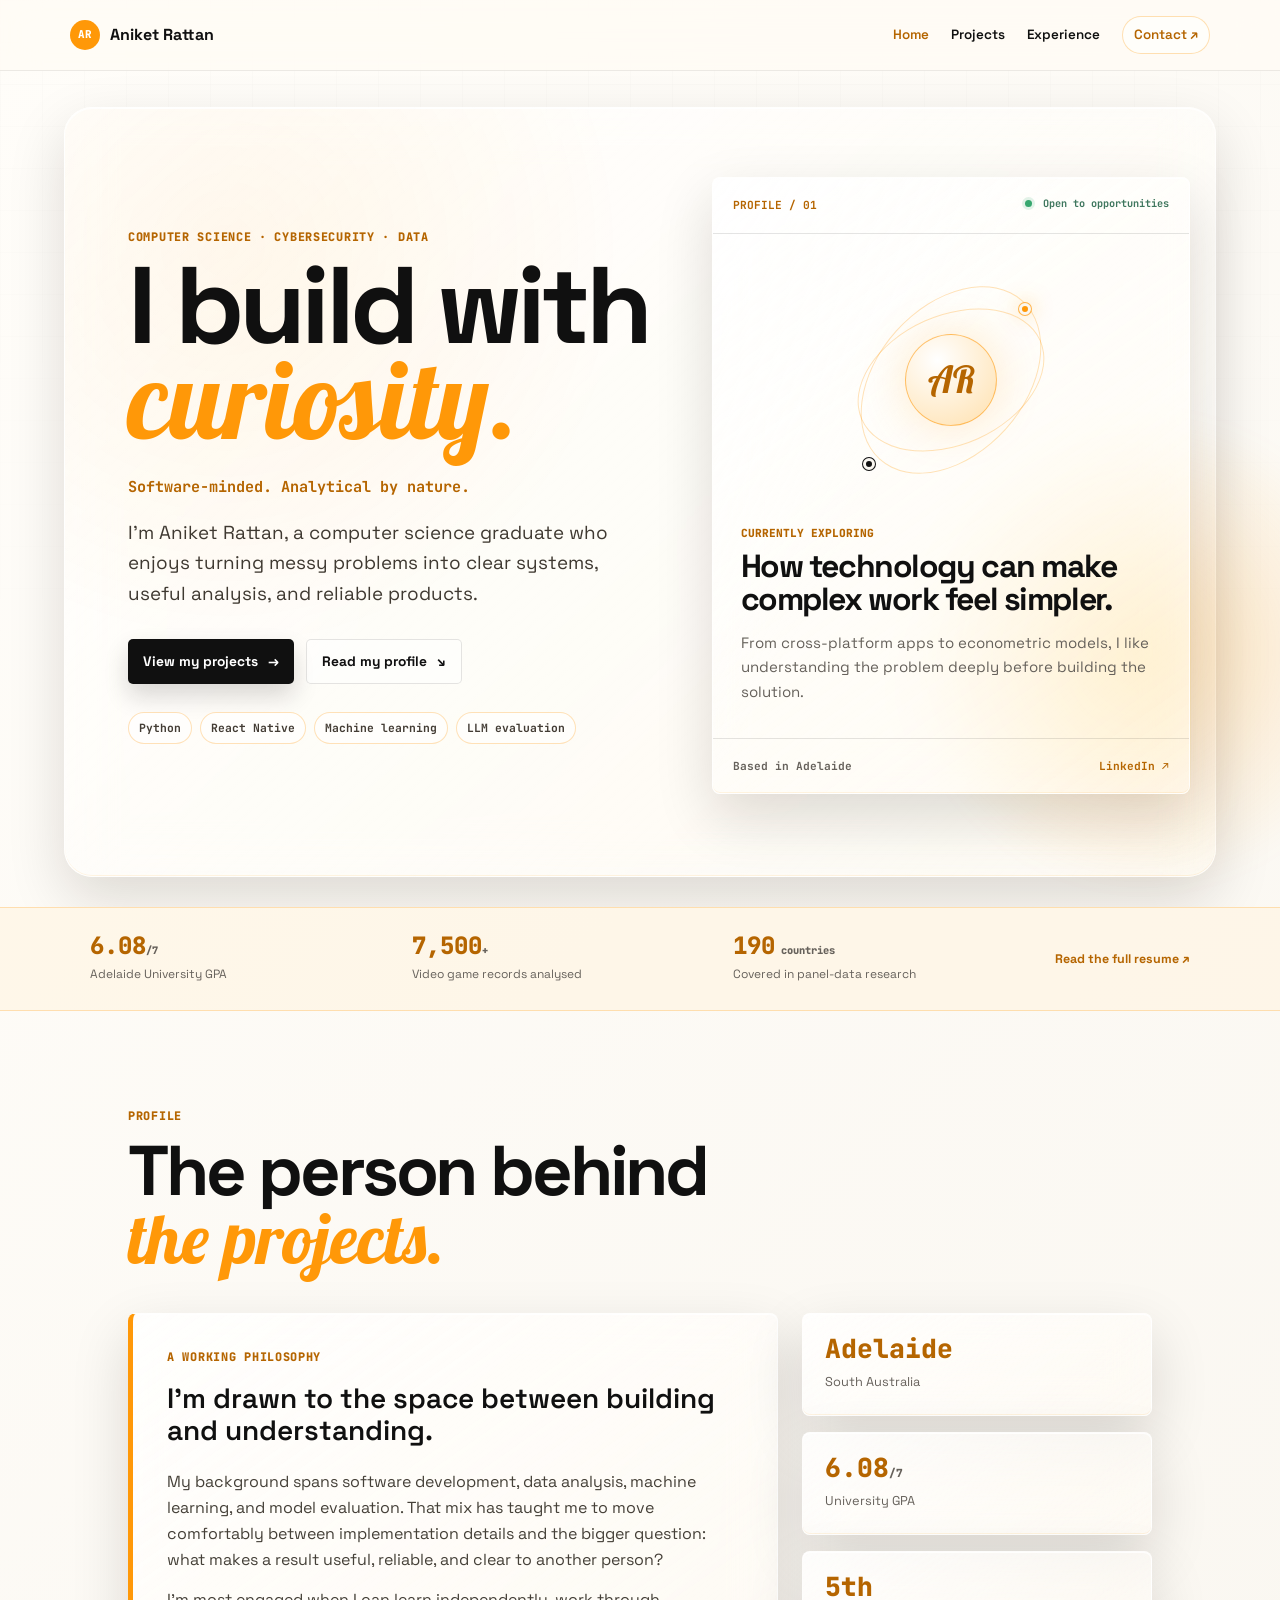
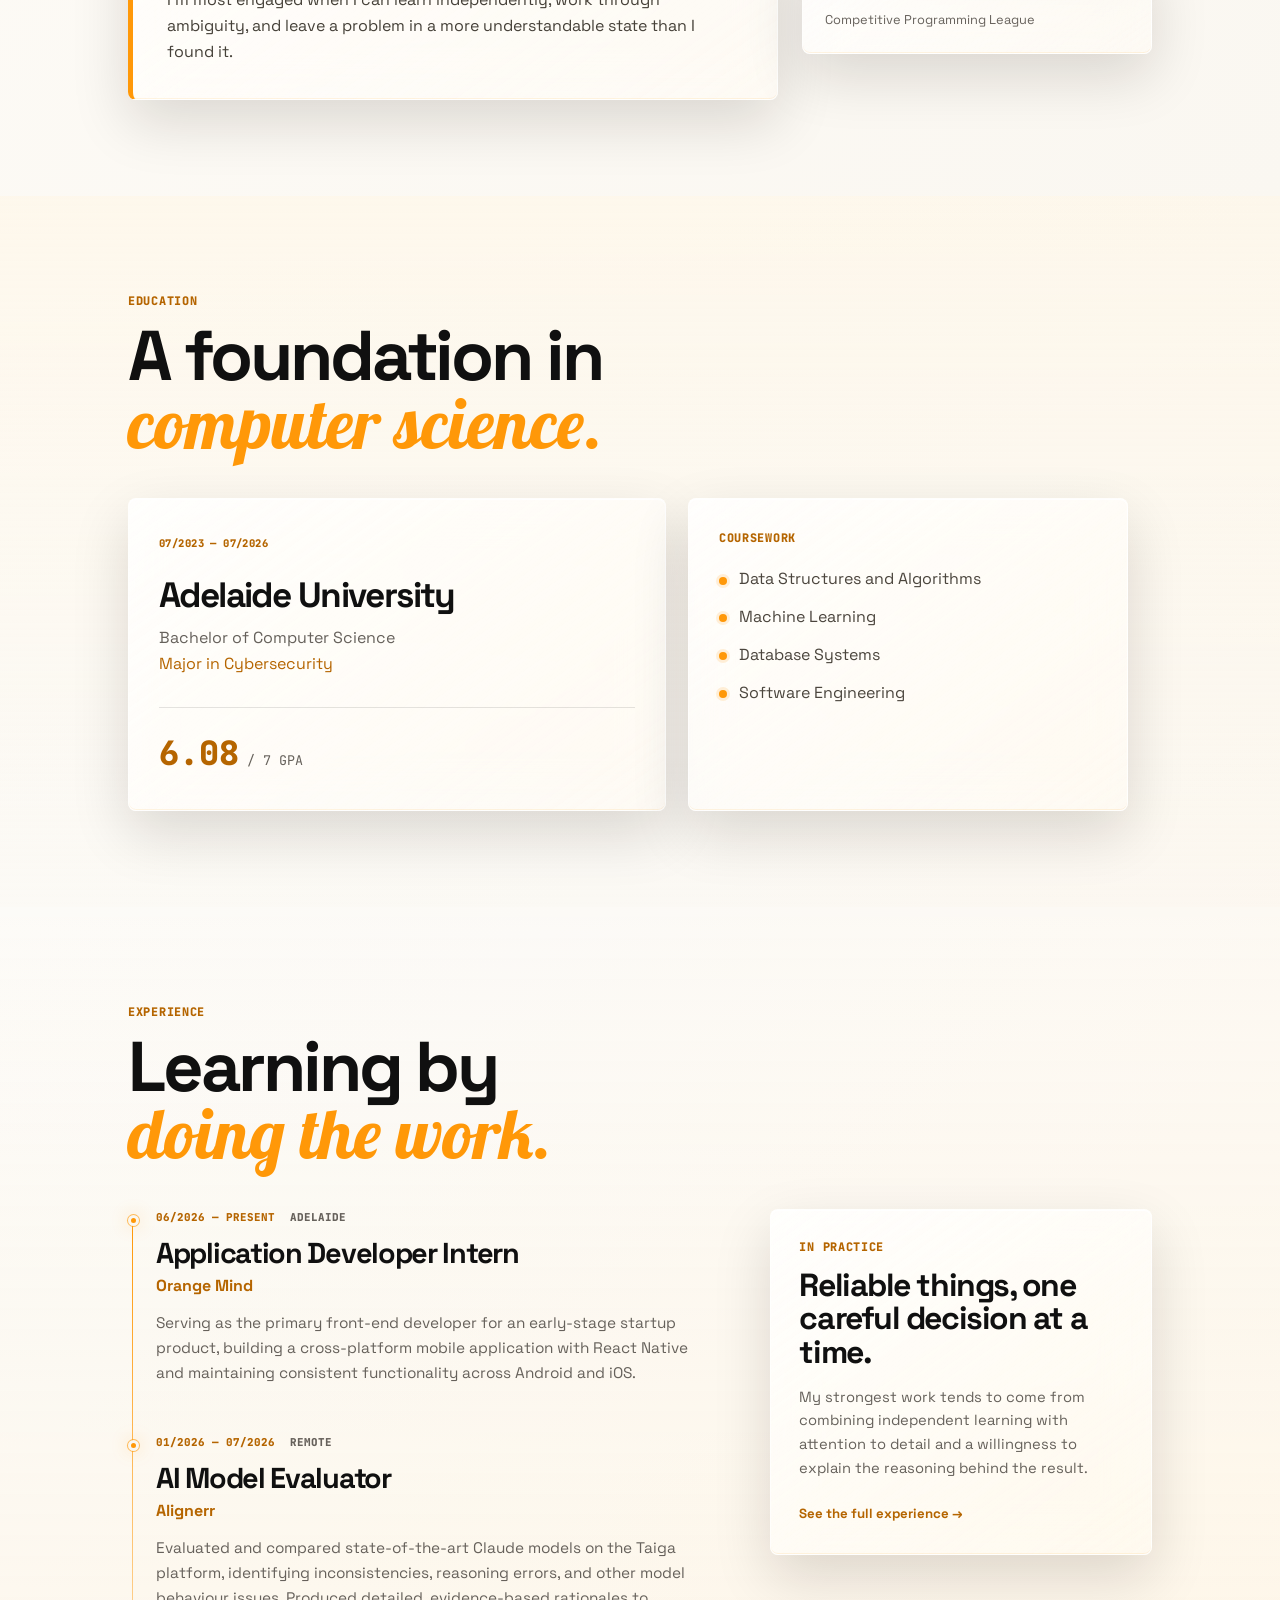
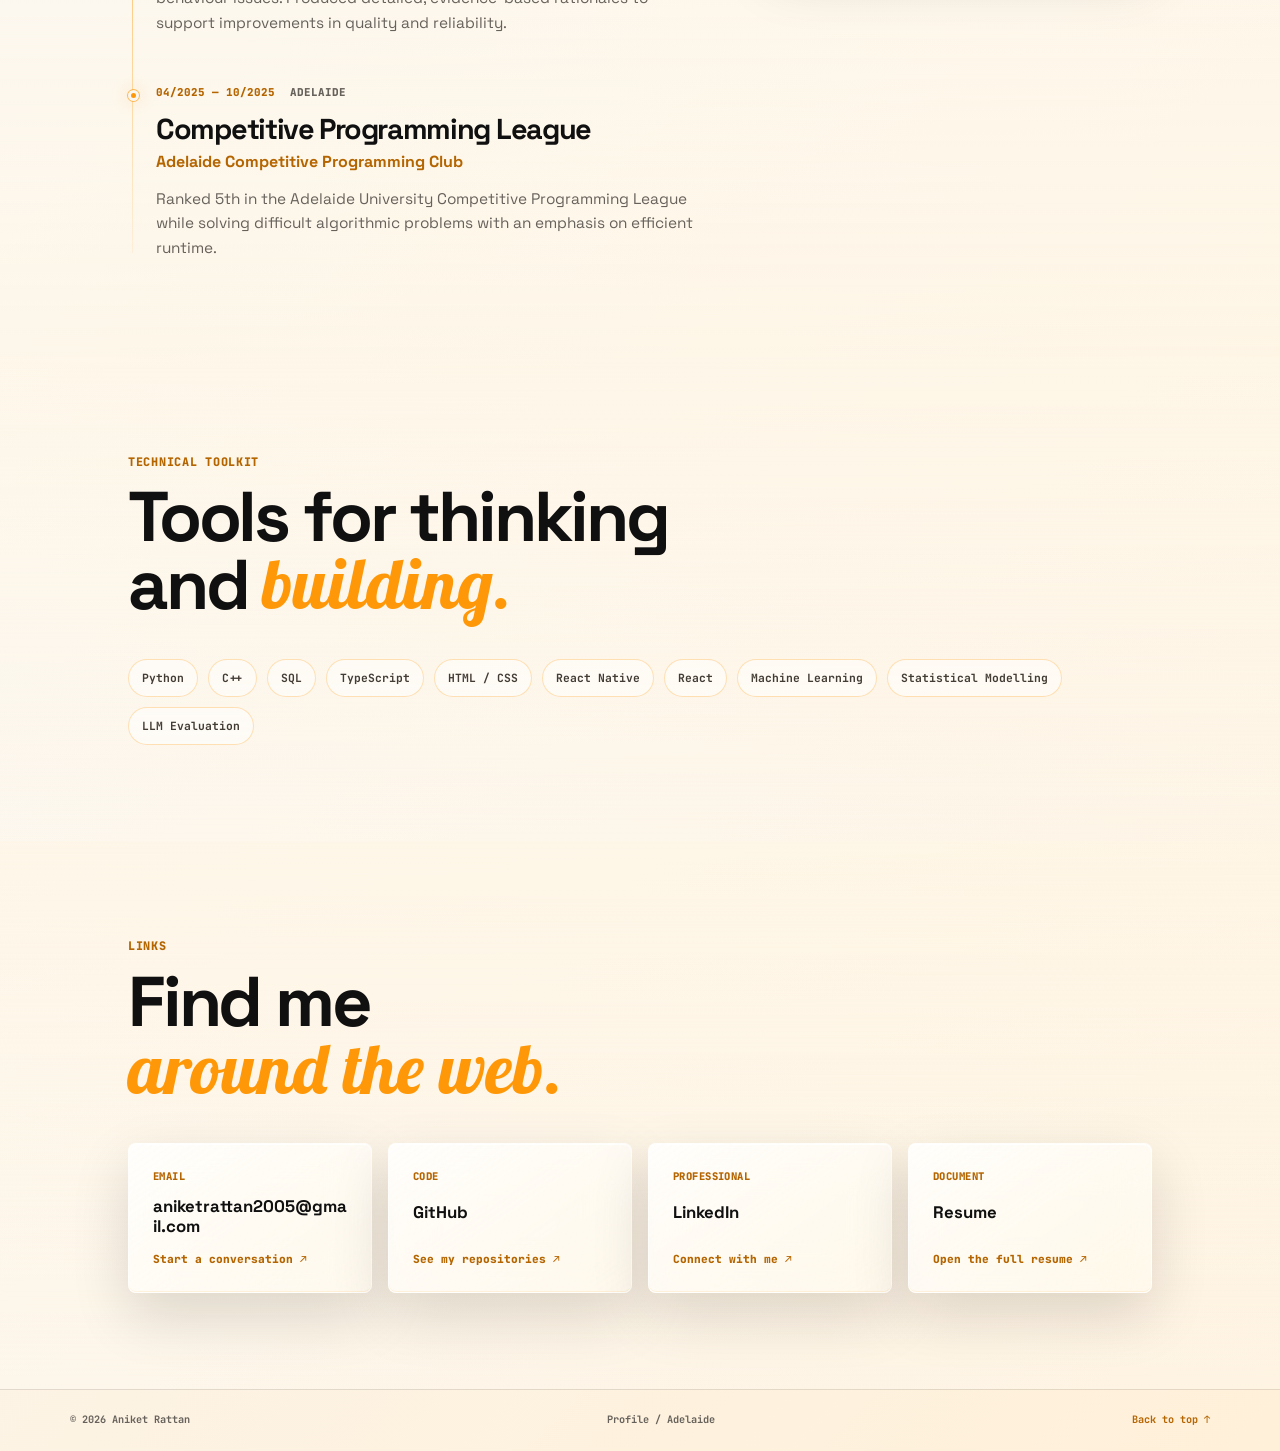
==== commit 4aae2485: "Consolidate profile and project pages" ====
--- a/index.html
+++ b/index.html
@@ -3,7 +3,7 @@
   <head>
     <meta charset="utf-8">
     <meta name="viewport" content="width=device-width, initial-scale=1">
-    <meta name="description" content="Portfolio of Aniket Rattan, a computer science graduate working across software, data analysis, machine learning, and LLM evaluation.">
+    <meta name="description" content="Portfolio and profile of Aniket Rattan, a computer science graduate working across software, data analysis, machine learning, and LLM evaluation.">
     <meta name="theme-color" content="#fff8ed">
     <title>Aniket Rattan | Portfolio</title>
     <link rel="preconnect" href="https://fonts.googleapis.com">
@@ -17,8 +17,7 @@
       <a class="brand" href="index.html" aria-label="Aniket Rattan home"><span class="brand-mark">AR</span><span>Aniket Rattan</span></a>
       <nav aria-label="Primary navigation">
         <a class="active" href="index.html" aria-current="page">Home</a>
-        <a href="about.html">About</a>
-        <a href="work.html">Work</a>
+        <a href="projects.html">Projects</a>
         <a href="experience.html">Experience</a>
         <a class="nav-contact" href="contact.html">Contact <span aria-hidden="true">↗</span></a>
       </nav>
@@ -31,7 +30,7 @@
           <h1 id="hero-title">I build with<br><em>curiosity.</em></h1>
           <p class="hero-kicker">Software-minded. Analytical by nature.</p>
           <p class="lead">I’m Aniket Rattan, a computer science graduate who enjoys turning messy problems into clear systems, useful analysis, and reliable products.</p>
-          <div class="hero-actions"><a class="button button-primary" href="work.html">Explore my work <span aria-hidden="true">→</span></a><a class="button button-quiet" href="about.html">More about me <span aria-hidden="true">↗</span></a></div>
+          <div class="hero-actions"><a class="button button-primary" href="projects.html">View my projects <span aria-hidden="true">→</span></a><a class="button button-quiet" href="#profile">Read my profile <span aria-hidden="true">↘</span></a></div>
           <div class="hero-pills" aria-label="Focus areas"><span>Python</span><span>React Native</span><span>Machine learning</span><span>LLM evaluation</span></div>
         </div>
         <aside class="hero-dossier" aria-label="Quick profile">
@@ -43,13 +42,20 @@
 
       <section class="signal-strip" aria-label="Selected profile signals"><article><span class="signal-value">6.08<span>/7</span></span><span>Adelaide University GPA</span></article><article><span class="signal-value">7,500<span>+</span></span><span>Video game records analysed</span></article><article><span class="signal-value">190<span> countries</span></span><span>Covered in panel-data research</span></article><a class="signal-cta" href="resume.pdf" target="_blank" rel="noopener">Read the full resume <span aria-hidden="true">↗</span></a></section>
 
-      <section class="section home-work" aria-labelledby="home-work-title"><div class="section-heading section-heading-row"><div><p class="eyebrow">Selected work</p><h2 id="home-work-title">A few things I’ve<br><em>made sense of.</em></h2></div><a class="text-link" href="work.html">See all work <span aria-hidden="true">→</span></a></div><div class="home-project-grid">
-        <a class="home-project-card glass-panel" href="projects/research.html"><div class="project-art economics-art" aria-hidden="true"><div class="art-grid"></div><div class="art-line art-line-one"></div><div class="art-line art-line-two"></div><div class="art-line art-line-three"></div><span class="art-label">PANEL DATA / 2000—2020</span></div><div class="home-project-content"><span class="card-label">DATA ANALYSIS · 07/2025 — 11/2025</span><h3>Economic Growth &amp; Environmental Health</h3><p>Global panel data, fixed-effects models, and Environmental Kuznets Curve turning points across roughly 190 countries.</p><span class="project-arrow" aria-hidden="true">Open project ↗</span></div></a>
-        <a class="home-project-card glass-panel" href="projects/video-games.html"><div class="project-art games-art" aria-hidden="true"><div class="game-window window-one"><i></i><i></i><i></i></div><div class="game-window window-two"><i></i><i></i><i></i></div><div class="game-window window-three"><i></i><i></i><i></i></div><span class="art-label">7,500+ RECORDS</span></div><div class="home-project-content"><span class="card-label">MACHINE LEARNING · 02/2024 — 07/2024</span><h3>Video Game Market Analysis</h3><p>Classification models and exploratory analysis used to understand platform availability and user scores.</p><span class="project-arrow" aria-hidden="true">Open project ↗</span></div></a>
-      </div></section>
+      <section class="section profile-section" id="profile" aria-labelledby="profile-title">
+        <div class="section-heading"><p class="eyebrow">Profile</p><h2 id="profile-title">The person behind<br><em>the projects.</em></h2></div>
+        <div class="about-content"><div class="about-story glass-panel"><p class="eyebrow">A working philosophy</p><p class="large-copy">I’m drawn to the space between building and understanding.</p><p>My background spans software development, data analysis, machine learning, and model evaluation. That mix has taught me to move comfortably between implementation details and the bigger question: what makes a result useful, reliable, and clear to another person?</p><p>I’m most engaged when I can learn independently, work through ambiguity, and leave a problem in a more understandable state than I found it.</p></div><aside class="about-aside"><div class="fact-card glass-panel"><span class="fact-value">Adelaide</span><span>South Australia</span></div><div class="fact-card glass-panel"><span class="fact-value">6.08<span>/7</span></span><span>University GPA</span></div><div class="fact-card glass-panel"><span class="fact-value">5th</span><span>Competitive Programming League</span></div></aside></div>
+      </section>
 
-      <section class="home-note" aria-labelledby="home-note-title"><div><p class="eyebrow">What I bring</p><h2 id="home-note-title">A technical base,<br>with <em>attention to why.</em></h2></div><p>I move between implementation and analysis comfortably. I care about the detail that makes a result reliable, and the explanation that makes it useful to someone else.</p><a class="button button-primary" href="experience.html">See the experience <span aria-hidden="true">→</span></a></section>
+      <section class="section education-section" id="education" aria-labelledby="education-title"><div class="section-heading"><p class="eyebrow">Education</p><h2 id="education-title">A foundation in<br><em>computer science.</em></h2></div><div class="education-layout"><article class="education-card glass-panel"><span class="card-label">07/2023 — 07/2026</span><h3>Adelaide University</h3><p>Bachelor of Computer Science<br><em>Major in Cybersecurity</em></p><div class="education-gpa"><span>6.08</span><small>/ 7 GPA</small></div></article><article class="coursework-card glass-panel"><p class="eyebrow">Coursework</p><ul><li>Data Structures and Algorithms</li><li>Machine Learning</li><li>Database Systems</li><li>Software Engineering</li></ul></article></div></section>
+
+      <section class="section experience-page-section" id="experience-overview" aria-labelledby="experience-title"><div class="section-heading"><p class="eyebrow">Experience</p><h2 id="experience-title">Learning by<br><em>doing the work.</em></h2></div><div class="experience-layout"><div class="timeline"><article class="timeline-item"><div class="timeline-marker" aria-hidden="true"></div><div class="timeline-meta"><span>06/2026 — Present</span><span>Adelaide</span></div><h2>Application Developer Intern</h2><p class="timeline-company">Orange Mind</p><p>Serving as the primary front-end developer for an early-stage startup product, building a cross-platform mobile application with React Native and maintaining consistent functionality across Android and iOS.</p></article><article class="timeline-item"><div class="timeline-marker" aria-hidden="true"></div><div class="timeline-meta"><span>01/2026 — 07/2026</span><span>Remote</span></div><h2>AI Model Evaluator</h2><p class="timeline-company">Alignerr</p><p>Evaluated and compared state-of-the-art Claude models on the Taiga platform, identifying inconsistencies, reasoning errors, and other model behaviour issues. Produced detailed, evidence-based rationales to support improvements in quality and reliability.</p></article><article class="timeline-item"><div class="timeline-marker" aria-hidden="true"></div><div class="timeline-meta"><span>04/2025 — 10/2025</span><span>Adelaide</span></div><h2>Competitive Programming League</h2><p class="timeline-company">Adelaide Competitive Programming Club</p><p>Ranked 5th in the Adelaide University Competitive Programming League while solving difficult algorithmic problems with an emphasis on efficient runtime.</p></article></div><aside class="experience-aside glass-panel"><p class="eyebrow">In practice</p><h2>Reliable things, one careful decision at a time.</h2><p>My strongest work tends to come from combining independent learning with attention to detail and a willingness to explain the reasoning behind the result.</p><a class="text-link" href="experience.html">See the full experience <span aria-hidden="true">→</span></a></aside></div></section>
+
+      <section class="section skills-section" id="skills" aria-labelledby="skills-title"><div class="section-heading"><p class="eyebrow">Technical toolkit</p><h2 id="skills-title">Tools for thinking<br>and <em>building.</em></h2></div><div class="skills-cloud"><span>Python</span><span>C++</span><span>SQL</span><span>TypeScript</span><span>HTML / CSS</span><span>React Native</span><span>React</span><span>Machine Learning</span><span>Statistical Modelling</span><span>LLM Evaluation</span></div></section>
+
+      <section class="section home-links-section" id="links" aria-labelledby="links-title"><div class="section-heading"><p class="eyebrow">Links</p><h2 id="links-title">Find me<br><em>around the web.</em></h2></div><div class="home-links-grid"><a class="home-link-card glass-panel" href="mailto:aniketrattan2005@gmail.com"><span class="card-label">Email</span><strong>aniketrattan2005@gmail.com</strong><span>Start a conversation ↗</span></a><a class="home-link-card glass-panel" href="https://github.com/aniketrattan" target="_blank" rel="noopener"><span class="card-label">Code</span><strong>GitHub</strong><span>See my repositories ↗</span></a><a class="home-link-card glass-panel" href="https://www.linkedin.com/in/aniketrattan" target="_blank" rel="noopener"><span class="card-label">Professional</span><strong>LinkedIn</strong><span>Connect with me ↗</span></a><a class="home-link-card glass-panel" href="resume.pdf" target="_blank" rel="noopener"><span class="card-label">Document</span><strong>Resume</strong><span>Open the full resume ↗</span></a></div></section>
     </main>
-    <footer class="site-footer"><span>© <span id="year"></span> Aniket Rattan</span><span>Built with curiosity in Adelaide</span><a href="#main-content">Back to top <span aria-hidden="true">↑</span></a></footer><script src="script.js"></script>
+
+    <footer class="site-footer"><span>© <span id="year"></span> Aniket Rattan</span><span>Profile / Adelaide</span><a href="#main-content">Back to top <span aria-hidden="true">↑</span></a></footer><script src="script.js"></script>
   </body>
 </html>
--- a/styles.css
+++ b/styles.css
@@ -97,6 +97,12 @@
 .project-arrow { display: block; margin-top: 20px; color: var(--orange-deep); font-family: "JetBrains Mono", monospace; font-size: 0.72rem; font-weight: 800; }
 .home-note { display: grid; grid-template-columns: 1fr minmax(220px, 350px) auto; align-items: end; gap: 40px; padding: 80px 10vw; border-top: 1px solid rgba(255, 152, 8, 0.3); background: linear-gradient(135deg, #fff2da, #fffaf2); }
 .home-note > p { margin: 0; color: var(--muted); font-size: 0.98rem; }
+.home-links-section { background: linear-gradient(180deg, rgba(255, 247, 232, 0.66), rgba(255, 255, 255, 0.25)); }
+.home-links-grid { display: grid; grid-template-columns: repeat(4, minmax(0, 1fr)); gap: 16px; max-width: 1220px; }
+.home-link-card { display: grid; gap: 10px; min-height: 150px; padding: 24px; border-radius: var(--radius); text-decoration: none; transition: transform 180ms ease, box-shadow 180ms ease; }
+.home-link-card:hover, .home-link-card:focus-visible { transform: translateY(-4px); outline: none; box-shadow: 0 28px 70px rgba(18, 15, 10, 0.17); }
+.home-link-card strong { overflow-wrap: anywhere; color: var(--ink); font-size: 1.05rem; line-height: 1.18; }
+.home-link-card > span:last-child { align-self: end; color: var(--orange-deep); font-family: "JetBrains Mono", monospace; font-size: 0.7rem; font-weight: 800; }
 
 .page-hero { display: grid; grid-template-columns: minmax(0, 1fr) minmax(260px, 360px); gap: 50px; align-items: end; padding: 90px 10vw 72px; border-bottom: 1px solid var(--line); background: radial-gradient(circle at 8% 0%, rgba(255, 152, 8, 0.15), transparent 30rem), linear-gradient(135deg, rgba(255, 255, 255, 0.55), rgba(255, 244, 225, 0.54)); }
 .page-hero h1 { font-size: clamp(3.9rem, 7.5vw, 7rem); }
@@ -126,6 +132,9 @@
 .skills-cloud span { padding: 9px 13px; }
 
 .work-list-section { padding-top: 72px; }
+.projects-page-section { padding-top: 72px; }
+.project-case { overflow: hidden; border-radius: var(--radius); scroll-margin-top: 92px; }
+.project-summary { display: grid; grid-template-columns: minmax(280px, 0.78fr) minmax(0, 1.22fr); }
 .project-list { display: grid; gap: 28px; max-width: 1220px; margin: 0 auto; }
 .project-list-card { display: grid; grid-template-columns: minmax(280px, 0.78fr) minmax(0, 1.22fr); overflow: hidden; border-radius: var(--radius); }
 .project-list-content { padding: 34px; }
@@ -135,6 +144,8 @@
 .card-topline { display: flex; flex-wrap: wrap; align-items: center; justify-content: space-between; gap: 9px; }
 .tag { padding: 5px 9px; background: var(--orange-soft); }
 .project-card-actions { display: flex; flex-wrap: wrap; align-items: center; gap: 20px; margin-top: 28px; }
+.project-case-details { display: grid; grid-template-columns: minmax(0, 1fr) minmax(260px, 0.48fr); gap: 60px; padding: 38px 34px 42px; border-top: 1px solid var(--line); }
+.project-case-details .detail-copy { max-width: 760px; }
 .work-next { padding-top: 0; }
 .work-next-panel { max-width: 720px; padding: 34px; border-left: 5px solid var(--orange); border-radius: var(--radius); }
 .work-next-panel h2 { margin: 0; font-size: 3rem; line-height: 0.95; }
@@ -226,7 +237,7 @@
   .dossier-body { min-height: 360px; padding: 24px 22px; }
   .dossier-orbit { transform: scale(0.82); transform-origin: top center; margin-bottom: 24px; }
   .dossier-body h2 { font-size: 1.65rem; }
-  .signal-strip, .home-project-grid, .about-content, .education-layout, .project-list-card, .experience-layout, .detail-hero, .detail-body, .contact-page { grid-template-columns: 1fr; }
+  .signal-strip, .home-project-grid, .about-content, .education-layout, .project-list-card, .project-summary, .project-case-details, .home-links-grid, .experience-layout, .detail-hero, .detail-body, .contact-page { grid-template-columns: 1fr; }
   .signal-strip { gap: 18px; padding: 24px 28px; }
   .signal-cta { grid-column: auto; }
   .section { padding: 72px 18px; }
@@ -237,6 +248,7 @@
   .page-hero { grid-template-columns: 1fr; gap: 24px; padding: 68px 18px 54px; }
   .page-hero h1 { font-size: clamp(3.7rem, 16vw, 5.8rem); }
   .project-list-card .project-art { min-height: 230px; }
+  .project-case-details { gap: 34px; padding: 30px 22px 34px; }
   .project-list-content { padding: 26px 22px; }
   .experience-page-section { padding-top: 65px; }
   .detail-hero { gap: 38px; padding: 58px 18px 64px; }
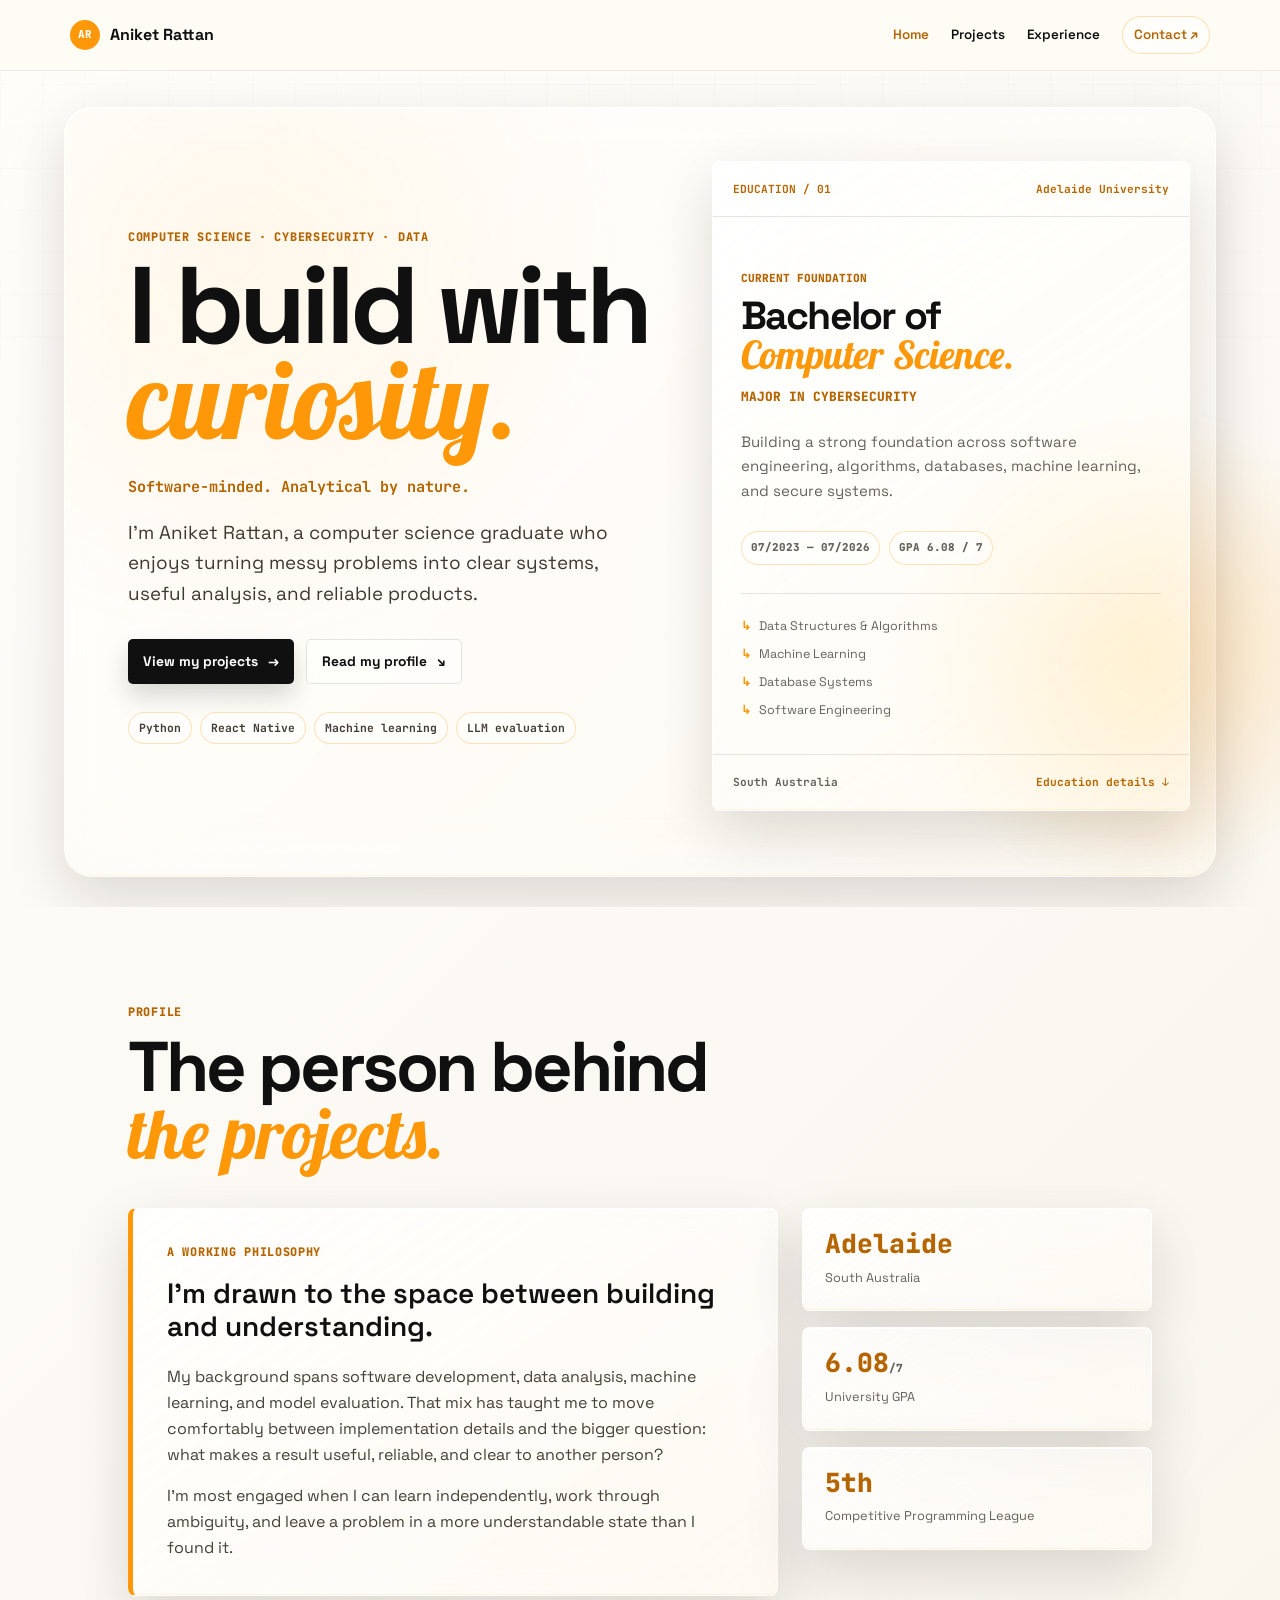
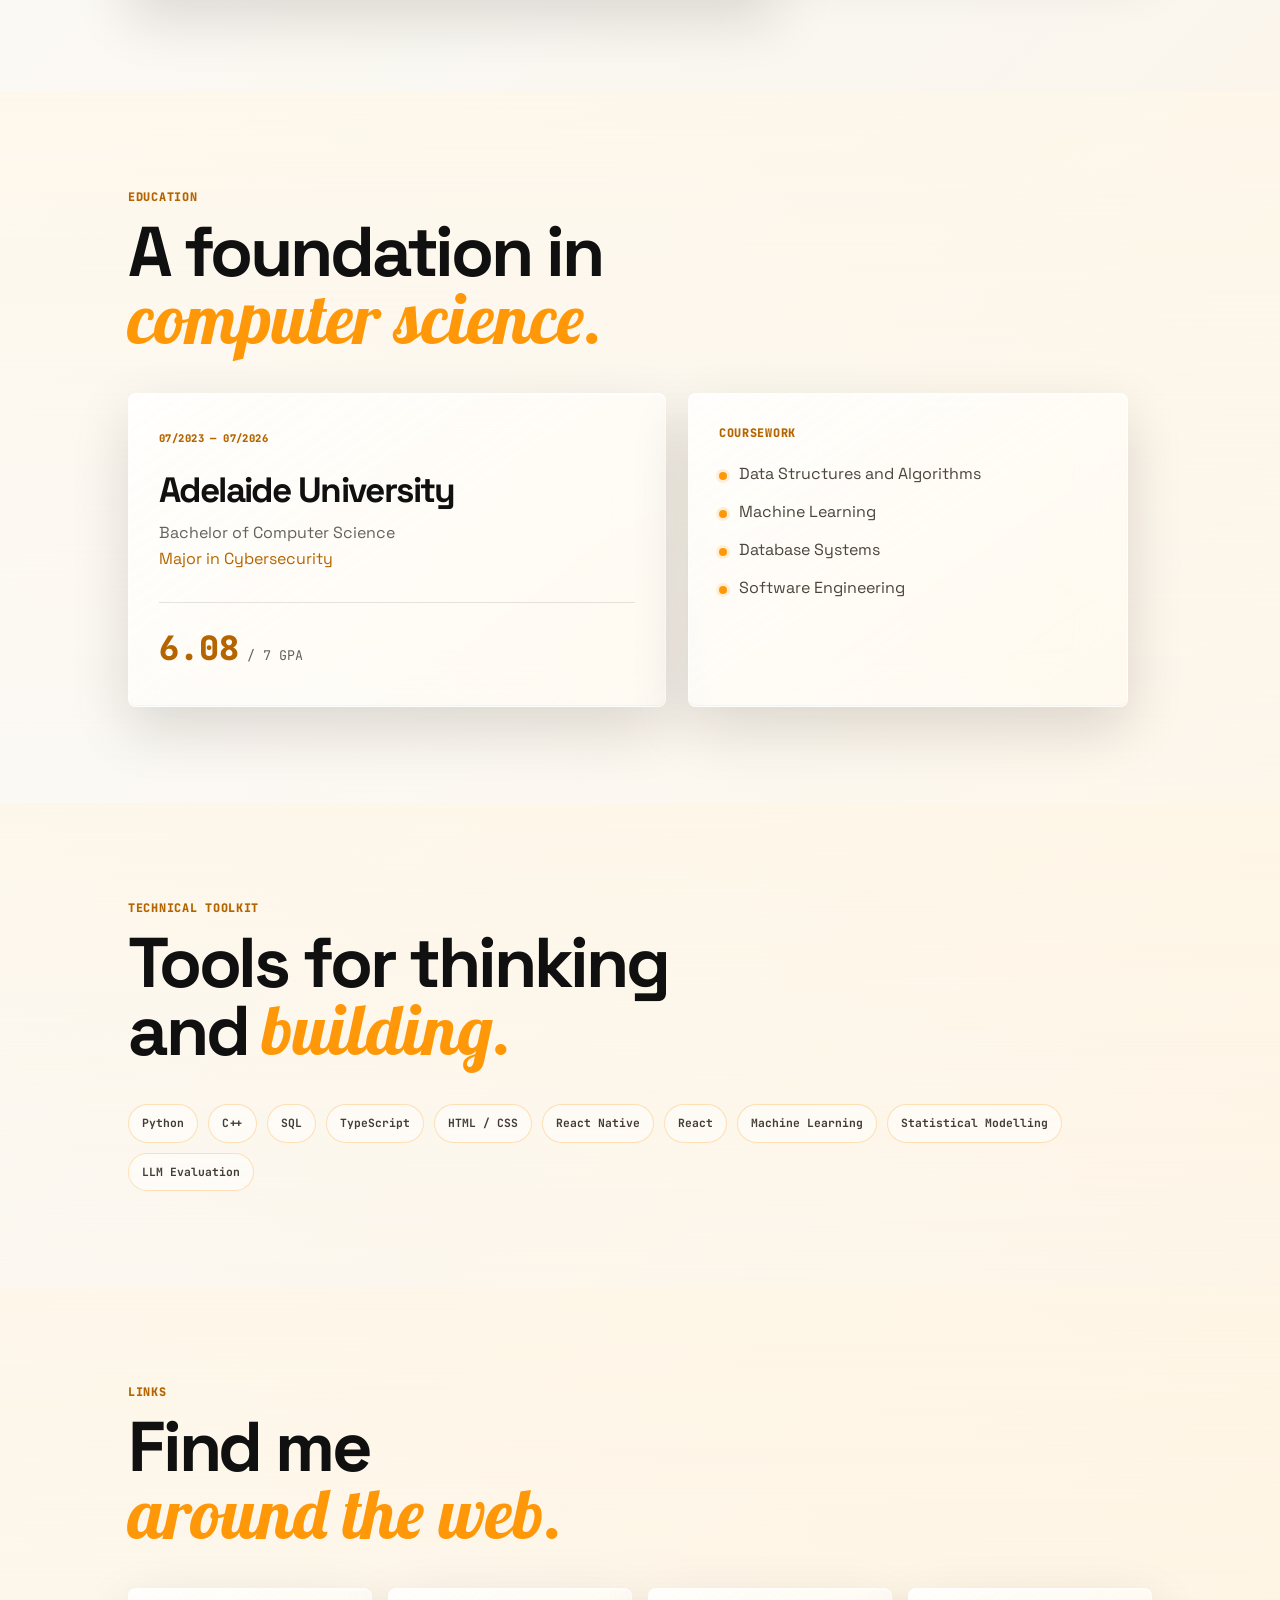
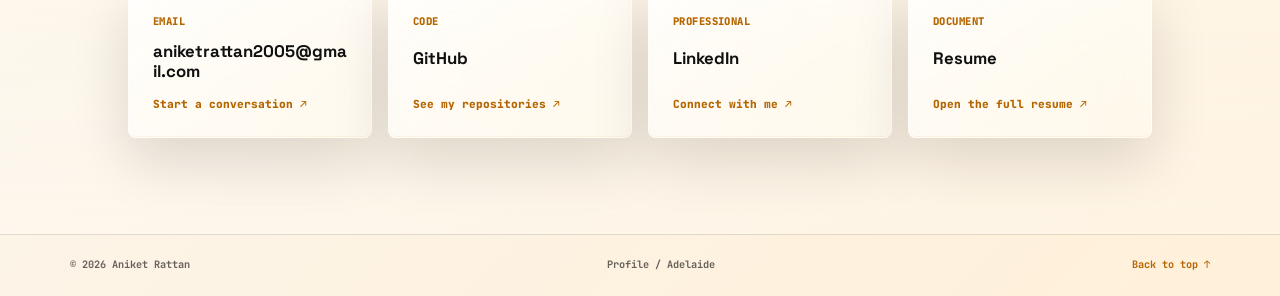
==== commit bb43c790: "Refine home page profile content" ====
--- a/index.html
+++ b/index.html
@@ -33,14 +33,12 @@
           <div class="hero-actions"><a class="button button-primary" href="projects.html">View my projects <span aria-hidden="true">→</span></a><a class="button button-quiet" href="#profile">Read my profile <span aria-hidden="true">↘</span></a></div>
           <div class="hero-pills" aria-label="Focus areas"><span>Python</span><span>React Native</span><span>Machine learning</span><span>LLM evaluation</span></div>
         </div>
-        <aside class="hero-dossier" aria-label="Quick profile">
-          <div class="dossier-header"><span>PROFILE / 01</span><span class="status-dot"><i aria-hidden="true"></i> Open to opportunities</span></div>
-          <div class="dossier-body"><div class="dossier-orbit" aria-hidden="true"><span class="orbit-ring ring-one"></span><span class="orbit-ring ring-two"></span><span class="orbit-core">AR</span><span class="orbit-node node-one"></span><span class="orbit-node node-two"></span></div><p class="dossier-label">Currently exploring</p><h2>How technology can make complex work feel simpler.</h2><p class="dossier-note">From cross-platform apps to econometric models, I like understanding the problem deeply before building the solution.</p></div>
-          <div class="dossier-footer"><span>Based in Adelaide</span><a href="https://www.linkedin.com/in/aniketrattan" target="_blank" rel="noopener">LinkedIn <span aria-hidden="true">↗</span></a></div>
+        <aside class="hero-education glass-panel" aria-label="Education overview">
+          <div class="dossier-header"><span>EDUCATION / 01</span><span>Adelaide University</span></div>
+          <div class="hero-education-body"><p class="dossier-label">Current foundation</p><h2>Bachelor of<br><em>Computer Science.</em></h2><p class="hero-education-major">Major in Cybersecurity</p><p class="dossier-note">Building a strong foundation across software engineering, algorithms, databases, machine learning, and secure systems.</p><div class="hero-education-meta"><span>07/2023 — 07/2026</span><span>GPA 6.08 / 7</span></div><div class="hero-coursework"><span>Data Structures &amp; Algorithms</span><span>Machine Learning</span><span>Database Systems</span><span>Software Engineering</span></div></div>
+          <div class="dossier-footer"><span>South Australia</span><a href="#education">Education details <span aria-hidden="true">↓</span></a></div>
         </aside>
       </section>
-
-      <section class="signal-strip" aria-label="Selected profile signals"><article><span class="signal-value">6.08<span>/7</span></span><span>Adelaide University GPA</span></article><article><span class="signal-value">7,500<span>+</span></span><span>Video game records analysed</span></article><article><span class="signal-value">190<span> countries</span></span><span>Covered in panel-data research</span></article><a class="signal-cta" href="resume.pdf" target="_blank" rel="noopener">Read the full resume <span aria-hidden="true">↗</span></a></section>
 
       <section class="section profile-section" id="profile" aria-labelledby="profile-title">
         <div class="section-heading"><p class="eyebrow">Profile</p><h2 id="profile-title">The person behind<br><em>the projects.</em></h2></div>
@@ -48,8 +46,6 @@
       </section>
 
       <section class="section education-section" id="education" aria-labelledby="education-title"><div class="section-heading"><p class="eyebrow">Education</p><h2 id="education-title">A foundation in<br><em>computer science.</em></h2></div><div class="education-layout"><article class="education-card glass-panel"><span class="card-label">07/2023 — 07/2026</span><h3>Adelaide University</h3><p>Bachelor of Computer Science<br><em>Major in Cybersecurity</em></p><div class="education-gpa"><span>6.08</span><small>/ 7 GPA</small></div></article><article class="coursework-card glass-panel"><p class="eyebrow">Coursework</p><ul><li>Data Structures and Algorithms</li><li>Machine Learning</li><li>Database Systems</li><li>Software Engineering</li></ul></article></div></section>
-
-      <section class="section experience-page-section" id="experience-overview" aria-labelledby="experience-title"><div class="section-heading"><p class="eyebrow">Experience</p><h2 id="experience-title">Learning by<br><em>doing the work.</em></h2></div><div class="experience-layout"><div class="timeline"><article class="timeline-item"><div class="timeline-marker" aria-hidden="true"></div><div class="timeline-meta"><span>06/2026 — Present</span><span>Adelaide</span></div><h2>Application Developer Intern</h2><p class="timeline-company">Orange Mind</p><p>Serving as the primary front-end developer for an early-stage startup product, building a cross-platform mobile application with React Native and maintaining consistent functionality across Android and iOS.</p></article><article class="timeline-item"><div class="timeline-marker" aria-hidden="true"></div><div class="timeline-meta"><span>01/2026 — 07/2026</span><span>Remote</span></div><h2>AI Model Evaluator</h2><p class="timeline-company">Alignerr</p><p>Evaluated and compared state-of-the-art Claude models on the Taiga platform, identifying inconsistencies, reasoning errors, and other model behaviour issues. Produced detailed, evidence-based rationales to support improvements in quality and reliability.</p></article><article class="timeline-item"><div class="timeline-marker" aria-hidden="true"></div><div class="timeline-meta"><span>04/2025 — 10/2025</span><span>Adelaide</span></div><h2>Competitive Programming League</h2><p class="timeline-company">Adelaide Competitive Programming Club</p><p>Ranked 5th in the Adelaide University Competitive Programming League while solving difficult algorithmic problems with an emphasis on efficient runtime.</p></article></div><aside class="experience-aside glass-panel"><p class="eyebrow">In practice</p><h2>Reliable things, one careful decision at a time.</h2><p>My strongest work tends to come from combining independent learning with attention to detail and a willingness to explain the reasoning behind the result.</p><a class="text-link" href="experience.html">See the full experience <span aria-hidden="true">→</span></a></aside></div></section>
 
       <section class="section skills-section" id="skills" aria-labelledby="skills-title"><div class="section-heading"><p class="eyebrow">Technical toolkit</p><h2 id="skills-title">Tools for thinking<br>and <em>building.</em></h2></div><div class="skills-cloud"><span>Python</span><span>C++</span><span>SQL</span><span>TypeScript</span><span>HTML / CSS</span><span>React Native</span><span>React</span><span>Machine Learning</span><span>Statistical Modelling</span><span>LLM Evaluation</span></div></section>
 
--- a/styles.css
+++ b/styles.css
@@ -52,34 +52,25 @@
 .hero-pills { margin-top: 28px; }
 .hero-pills span, .skills-cloud span, .tag { padding: 6px 10px; border: 1px solid rgba(255, 152, 8, 0.28); border-radius: 999px; background: rgba(255, 255, 255, 0.52); color: #433c34; font-family: "JetBrains Mono", monospace; font-size: 0.71rem; font-weight: 700; }
 
-.hero-dossier, .glass-panel { border: 1px solid var(--glass-line); background: linear-gradient(145deg, rgba(255, 255, 255, 0.84), rgba(255, 255, 255, 0.28)), rgba(255, 248, 238, 0.32); box-shadow: var(--glass-shadow); backdrop-filter: blur(22px) saturate(175%); -webkit-backdrop-filter: blur(22px) saturate(175%); }
-.hero-dossier { position: relative; overflow: hidden; border-radius: var(--radius); }
-.hero-dossier::before { content: ""; position: absolute; inset: 0; pointer-events: none; background: linear-gradient(120deg, rgba(255, 255, 255, 0.62), transparent 42%); }
+.hero-education, .glass-panel { border: 1px solid var(--glass-line); background: linear-gradient(145deg, rgba(255, 255, 255, 0.84), rgba(255, 255, 255, 0.28)), rgba(255, 248, 238, 0.32); box-shadow: var(--glass-shadow); backdrop-filter: blur(22px) saturate(175%); -webkit-backdrop-filter: blur(22px) saturate(175%); }
+.hero-education { position: relative; overflow: hidden; border-radius: var(--radius); }
+.hero-education::before { content: ""; position: absolute; inset: 0; pointer-events: none; background: linear-gradient(120deg, rgba(255, 255, 255, 0.62), transparent 42%); }
 .dossier-header, .dossier-footer { position: relative; display: flex; justify-content: space-between; gap: 12px; padding: 18px 20px; font-family: "JetBrains Mono", monospace; font-size: 0.7rem; font-weight: 700; }
 .dossier-header { border-bottom: 1px solid var(--line); color: var(--orange-deep); }
 .dossier-footer { border-top: 1px solid var(--line); color: var(--muted); }
 .dossier-footer a { color: var(--orange-deep); text-decoration: none; }
+.hero-education-body { position: relative; min-height: 420px; padding: 52px 28px 34px; }
+.hero-education-body h2 { max-width: 410px; margin: 8px 0 0; font-size: 2.45rem; line-height: 1.02; }
+.hero-education-major { margin: 12px 0 0; color: var(--orange-deep); font-family: "JetBrains Mono", monospace; font-size: 0.8rem; font-weight: 800; text-transform: uppercase; }
+.hero-education-body .dossier-note { max-width: 420px; margin-top: 22px; }
+.hero-education-meta { display: flex; flex-wrap: wrap; gap: 9px; margin-top: 28px; color: var(--muted); font-family: "JetBrains Mono", monospace; font-size: 0.68rem; font-weight: 800; }
+.hero-education-meta span { padding: 7px 9px; border: 1px solid rgba(255, 152, 8, 0.28); border-radius: 999px; background: rgba(255, 255, 255, 0.46); }
+.hero-coursework { display: grid; gap: 8px; margin-top: 28px; padding-top: 22px; border-top: 1px solid var(--line); color: var(--muted); font-size: 0.78rem; }
+.hero-coursework span::before { content: "↳"; display: inline-block; margin-right: 8px; color: var(--orange); font-family: "JetBrains Mono", monospace; font-weight: 800; }
 .status-dot { color: #3e765d; font-size: 0.64rem; }
 .status-dot i { display: inline-block; width: 7px; height: 7px; margin-right: 5px; border-radius: 50%; background: #36a76e; box-shadow: 0 0 0 3px rgba(54, 167, 110, 0.14); }
-.dossier-body { position: relative; min-height: 420px; padding: 34px 28px; }
-.dossier-orbit { position: relative; display: grid; width: 220px; height: 220px; margin: 2px auto 34px; place-items: center; }
-.orbit-ring { position: absolute; border: 1px solid rgba(255, 152, 8, 0.28); border-radius: 50%; }
-.ring-one { width: 196px; height: 130px; transform: rotate(-24deg); }
-.ring-two { width: 148px; height: 214px; transform: rotate(42deg); }
-.orbit-core { display: grid; width: 92px; height: 92px; place-items: center; border: 1px solid rgba(255, 152, 8, 0.55); border-radius: 50%; background: radial-gradient(circle at 35% 28%, #fff, #ffe0ad); color: var(--orange-deep); font-family: "Lobster", cursive; font-size: 2.3rem; box-shadow: 0 0 48px rgba(255, 152, 8, 0.2); }
-.orbit-node { position: absolute; width: 12px; height: 12px; border: 3px solid var(--paper); border-radius: 50%; background: var(--orange); box-shadow: 0 0 0 1px rgba(255, 152, 8, 0.7), 0 0 20px rgba(255, 152, 8, 0.55); }
-.node-one { top: 33px; right: 30px; }
-.node-two { bottom: 20px; left: 22px; background: var(--ink); box-shadow: 0 0 0 1px var(--ink); }
 .dossier-label { margin: 0; color: var(--orange-deep); font-family: "JetBrains Mono", monospace; font-size: 0.7rem; font-weight: 800; text-transform: uppercase; }
-.dossier-body h2 { max-width: 410px; margin: 8px 0 0; font-size: 2rem; line-height: 1.05; }
 .dossier-note { margin: 14px 0 0; color: var(--muted); font-size: 0.94rem; }
-
-.signal-strip { display: grid; grid-template-columns: repeat(3, 1fr) auto; align-items: center; gap: 20px; padding: 26px 7vw; border-top: 1px solid rgba(255, 152, 8, 0.26); border-bottom: 1px solid rgba(255, 152, 8, 0.26); background: rgba(255, 244, 225, 0.62); }
-.signal-strip article { display: grid; gap: 7px; }
-.signal-strip article > span:last-child { color: var(--muted); font-size: 0.75rem; }
-.signal-value { color: var(--orange-deep); font-family: "JetBrains Mono", monospace; font-size: 1.5rem; font-weight: 800; line-height: 1; }
-.signal-value span { color: var(--muted); font-size: 0.65rem; }
-.signal-cta { color: var(--orange-deep); font-size: 0.78rem; font-weight: 800; text-decoration: none; white-space: nowrap; }
 
 .section { padding: 96px 10vw; }
 .section-heading { max-width: 780px; margin-bottom: 40px; }
@@ -220,9 +211,7 @@
 @media (max-width: 1000px) {
   .hero { grid-template-columns: 1fr; min-height: auto; padding-top: 70px; }
   .hero-copy { padding-left: 0; }
-  .hero-dossier { max-width: 680px; }
-  .signal-strip { grid-template-columns: repeat(3, 1fr); }
-  .signal-cta { grid-column: 1 / -1; }
+  .hero-education { max-width: 680px; }
   .project-list-card { grid-template-columns: minmax(240px, 0.65fr) minmax(0, 1.35fr); }
   .experience-layout, .detail-body { gap: 42px; }
 }
@@ -234,12 +223,9 @@
   .hero::before { inset: 18px 10px 16px; border-radius: 20px; }
   h1 { font-size: clamp(4rem, 17vw, 6rem); }
   .lead { font-size: 1.05rem; }
-  .dossier-body { min-height: 360px; padding: 24px 22px; }
-  .dossier-orbit { transform: scale(0.82); transform-origin: top center; margin-bottom: 24px; }
-  .dossier-body h2 { font-size: 1.65rem; }
-  .signal-strip, .home-project-grid, .about-content, .education-layout, .project-list-card, .project-summary, .project-case-details, .home-links-grid, .experience-layout, .detail-hero, .detail-body, .contact-page { grid-template-columns: 1fr; }
-  .signal-strip { gap: 18px; padding: 24px 28px; }
-  .signal-cta { grid-column: auto; }
+  .hero-education-body { min-height: 360px; padding: 36px 22px 28px; }
+  .hero-education-body h2 { font-size: 2rem; }
+  .home-project-grid, .about-content, .education-layout, .project-list-card, .project-summary, .project-case-details, .home-links-grid, .experience-layout, .detail-hero, .detail-body, .contact-page { grid-template-columns: 1fr; }
   .section { padding: 72px 18px; }
   .section-heading-row { display: block; }
   .section-heading-row .text-link { display: inline-block; margin-top: 23px; }
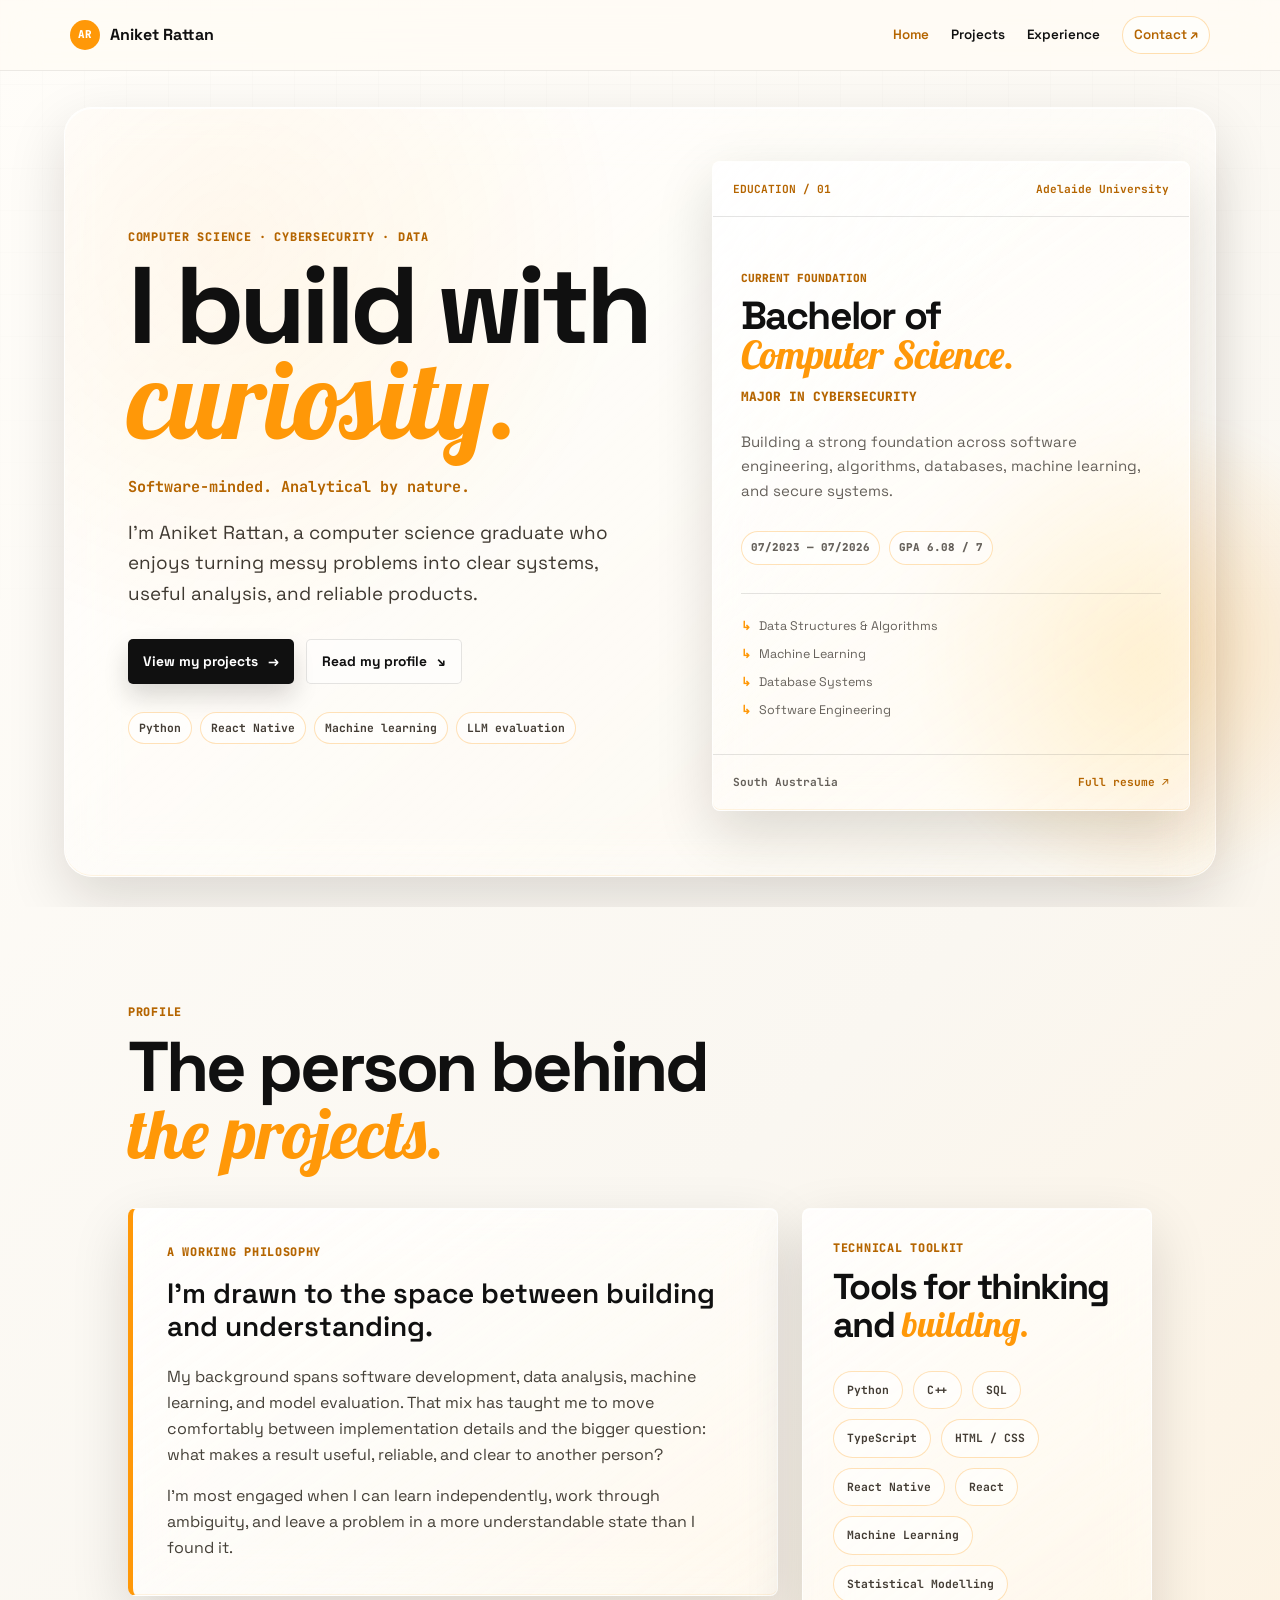
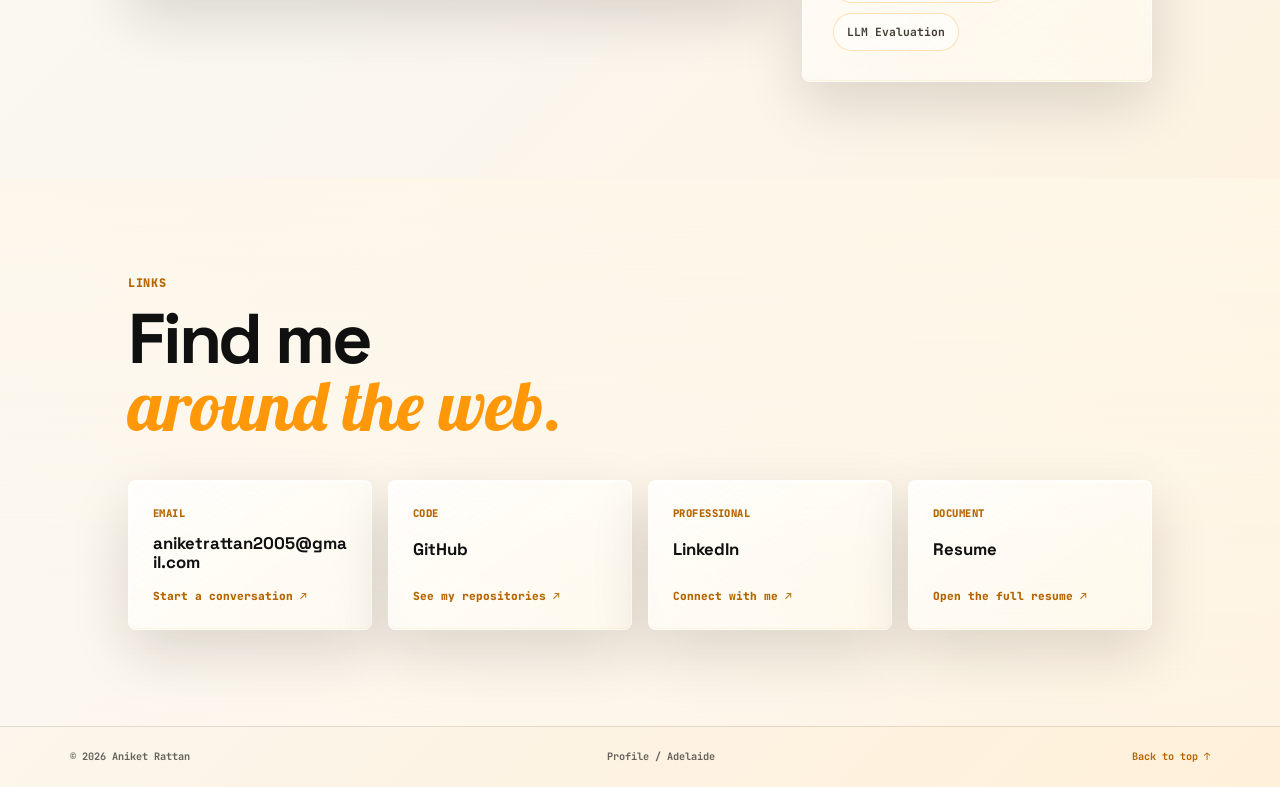
==== commit 6d73780f: "Simplify home profile layout" ====
--- a/index.html
+++ b/index.html
@@ -36,18 +36,14 @@
         <aside class="hero-education glass-panel" aria-label="Education overview">
           <div class="dossier-header"><span>EDUCATION / 01</span><span>Adelaide University</span></div>
           <div class="hero-education-body"><p class="dossier-label">Current foundation</p><h2>Bachelor of<br><em>Computer Science.</em></h2><p class="hero-education-major">Major in Cybersecurity</p><p class="dossier-note">Building a strong foundation across software engineering, algorithms, databases, machine learning, and secure systems.</p><div class="hero-education-meta"><span>07/2023 — 07/2026</span><span>GPA 6.08 / 7</span></div><div class="hero-coursework"><span>Data Structures &amp; Algorithms</span><span>Machine Learning</span><span>Database Systems</span><span>Software Engineering</span></div></div>
-          <div class="dossier-footer"><span>South Australia</span><a href="#education">Education details <span aria-hidden="true">↓</span></a></div>
+          <div class="dossier-footer"><span>South Australia</span><a href="resume.pdf" target="_blank" rel="noopener">Full resume <span aria-hidden="true">↗</span></a></div>
         </aside>
       </section>
 
       <section class="section profile-section" id="profile" aria-labelledby="profile-title">
         <div class="section-heading"><p class="eyebrow">Profile</p><h2 id="profile-title">The person behind<br><em>the projects.</em></h2></div>
-        <div class="about-content"><div class="about-story glass-panel"><p class="eyebrow">A working philosophy</p><p class="large-copy">I’m drawn to the space between building and understanding.</p><p>My background spans software development, data analysis, machine learning, and model evaluation. That mix has taught me to move comfortably between implementation details and the bigger question: what makes a result useful, reliable, and clear to another person?</p><p>I’m most engaged when I can learn independently, work through ambiguity, and leave a problem in a more understandable state than I found it.</p></div><aside class="about-aside"><div class="fact-card glass-panel"><span class="fact-value">Adelaide</span><span>South Australia</span></div><div class="fact-card glass-panel"><span class="fact-value">6.08<span>/7</span></span><span>University GPA</span></div><div class="fact-card glass-panel"><span class="fact-value">5th</span><span>Competitive Programming League</span></div></aside></div>
+        <div class="about-content"><div class="about-story glass-panel"><p class="eyebrow">A working philosophy</p><p class="large-copy">I’m drawn to the space between building and understanding.</p><p>My background spans software development, data analysis, machine learning, and model evaluation. That mix has taught me to move comfortably between implementation details and the bigger question: what makes a result useful, reliable, and clear to another person?</p><p>I’m most engaged when I can learn independently, work through ambiguity, and leave a problem in a more understandable state than I found it.</p></div><aside class="about-aside"><div class="tools-card glass-panel"><p class="eyebrow">Technical toolkit</p><h3>Tools for thinking<br>and <em>building.</em></h3><div class="skills-cloud"><span>Python</span><span>C++</span><span>SQL</span><span>TypeScript</span><span>HTML / CSS</span><span>React Native</span><span>React</span><span>Machine Learning</span><span>Statistical Modelling</span><span>LLM Evaluation</span></div></div></aside></div>
       </section>
-
-      <section class="section education-section" id="education" aria-labelledby="education-title"><div class="section-heading"><p class="eyebrow">Education</p><h2 id="education-title">A foundation in<br><em>computer science.</em></h2></div><div class="education-layout"><article class="education-card glass-panel"><span class="card-label">07/2023 — 07/2026</span><h3>Adelaide University</h3><p>Bachelor of Computer Science<br><em>Major in Cybersecurity</em></p><div class="education-gpa"><span>6.08</span><small>/ 7 GPA</small></div></article><article class="coursework-card glass-panel"><p class="eyebrow">Coursework</p><ul><li>Data Structures and Algorithms</li><li>Machine Learning</li><li>Database Systems</li><li>Software Engineering</li></ul></article></div></section>
-
-      <section class="section skills-section" id="skills" aria-labelledby="skills-title"><div class="section-heading"><p class="eyebrow">Technical toolkit</p><h2 id="skills-title">Tools for thinking<br>and <em>building.</em></h2></div><div class="skills-cloud"><span>Python</span><span>C++</span><span>SQL</span><span>TypeScript</span><span>HTML / CSS</span><span>React Native</span><span>React</span><span>Machine Learning</span><span>Statistical Modelling</span><span>LLM Evaluation</span></div></section>
 
       <section class="section home-links-section" id="links" aria-labelledby="links-title"><div class="section-heading"><p class="eyebrow">Links</p><h2 id="links-title">Find me<br><em>around the web.</em></h2></div><div class="home-links-grid"><a class="home-link-card glass-panel" href="mailto:aniketrattan2005@gmail.com"><span class="card-label">Email</span><strong>aniketrattan2005@gmail.com</strong><span>Start a conversation ↗</span></a><a class="home-link-card glass-panel" href="https://github.com/aniketrattan" target="_blank" rel="noopener"><span class="card-label">Code</span><strong>GitHub</strong><span>See my repositories ↗</span></a><a class="home-link-card glass-panel" href="https://www.linkedin.com/in/aniketrattan" target="_blank" rel="noopener"><span class="card-label">Professional</span><strong>LinkedIn</strong><span>Connect with me ↗</span></a><a class="home-link-card glass-panel" href="resume.pdf" target="_blank" rel="noopener"><span class="card-label">Document</span><strong>Resume</strong><span>Open the full resume ↗</span></a></div></section>
     </main>
--- a/styles.css
+++ b/styles.css
@@ -104,21 +104,13 @@
 .about-story p:not(.eyebrow):not(.large-copy) { margin: 0; color: #454038; }
 .about-story p + p { margin-top: 15px !important; }
 .about-aside { display: grid; gap: 16px; }
-.fact-card { display: grid; gap: 10px; padding: 22px; border-radius: var(--radius); color: var(--muted); font-size: 0.8rem; }
-.fact-value { color: var(--orange-deep); font-family: "JetBrains Mono", monospace; font-size: 1.65rem; font-weight: 800; line-height: 1; }
-.fact-value span { color: var(--muted); font-size: 0.7rem; }
-.education-section, .skills-section { background: linear-gradient(180deg, rgba(255, 247, 232, 0.66), rgba(255, 255, 255, 0.25)); }
-.education-layout { display: grid; grid-template-columns: minmax(0, 1.1fr) minmax(260px, 0.9fr); gap: 22px; max-width: 1000px; }
-.education-card, .coursework-card { position: relative; overflow: hidden; padding: 30px; border-radius: var(--radius); }
-.education-card h3 { margin: 22px 0 0; font-size: 2.2rem; line-height: 1; }
-.education-card > p { margin: 13px 0 0; color: var(--muted); font-size: 1rem; }
-.education-card em { color: var(--orange-deep); font-style: normal; }
-.education-gpa { display: flex; align-items: baseline; gap: 8px; margin-top: 30px; padding-top: 18px; border-top: 1px solid var(--line); color: var(--orange-deep); font-family: "JetBrains Mono", monospace; }
-.education-gpa span { font-size: 2.1rem; font-weight: 800; }
-.education-gpa small { color: var(--muted); }
-.coursework-card ul, .project-list-content ul { display: grid; gap: 12px; margin: 18px 0 0; padding: 0; list-style: none; }
-.coursework-card li, .project-list-content li { position: relative; padding-left: 20px; color: #4b453d; }
-.coursework-card li::before, .project-list-content li::before { content: ""; position: absolute; top: 0.65em; left: 0; width: 8px; height: 8px; border-radius: 50%; background: var(--orange); box-shadow: 0 0 0 3px rgba(255, 152, 8, 0.14); }
+.tools-card { padding: 30px; border-radius: var(--radius); }
+.tools-card h3 { margin: 0; font-size: 2.25rem; line-height: 0.98; }
+.tools-card h3 em { color: var(--orange); font-family: "Lobster", cursive; font-style: normal; font-weight: 400; letter-spacing: 0; }
+.tools-card .skills-cloud { margin-top: 28px; }
+.project-list-content ul { display: grid; gap: 12px; margin: 18px 0 0; padding: 0; list-style: none; }
+.project-list-content li { position: relative; padding-left: 20px; color: #4b453d; }
+.project-list-content li::before { content: ""; position: absolute; top: 0.65em; left: 0; width: 8px; height: 8px; border-radius: 50%; background: var(--orange); box-shadow: 0 0 0 3px rgba(255, 152, 8, 0.14); }
 .skills-cloud { max-width: 1000px; gap: 10px; }
 .skills-cloud span { padding: 9px 13px; }
 
@@ -225,7 +217,7 @@
   .lead { font-size: 1.05rem; }
   .hero-education-body { min-height: 360px; padding: 36px 22px 28px; }
   .hero-education-body h2 { font-size: 2rem; }
-  .home-project-grid, .about-content, .education-layout, .project-list-card, .project-summary, .project-case-details, .home-links-grid, .experience-layout, .detail-hero, .detail-body, .contact-page { grid-template-columns: 1fr; }
+  .home-project-grid, .about-content, .project-list-card, .project-summary, .project-case-details, .home-links-grid, .experience-layout, .detail-hero, .detail-body, .contact-page { grid-template-columns: 1fr; }
   .section { padding: 72px 18px; }
   .section-heading-row { display: block; }
   .section-heading-row .text-link { display: inline-block; margin-top: 23px; }
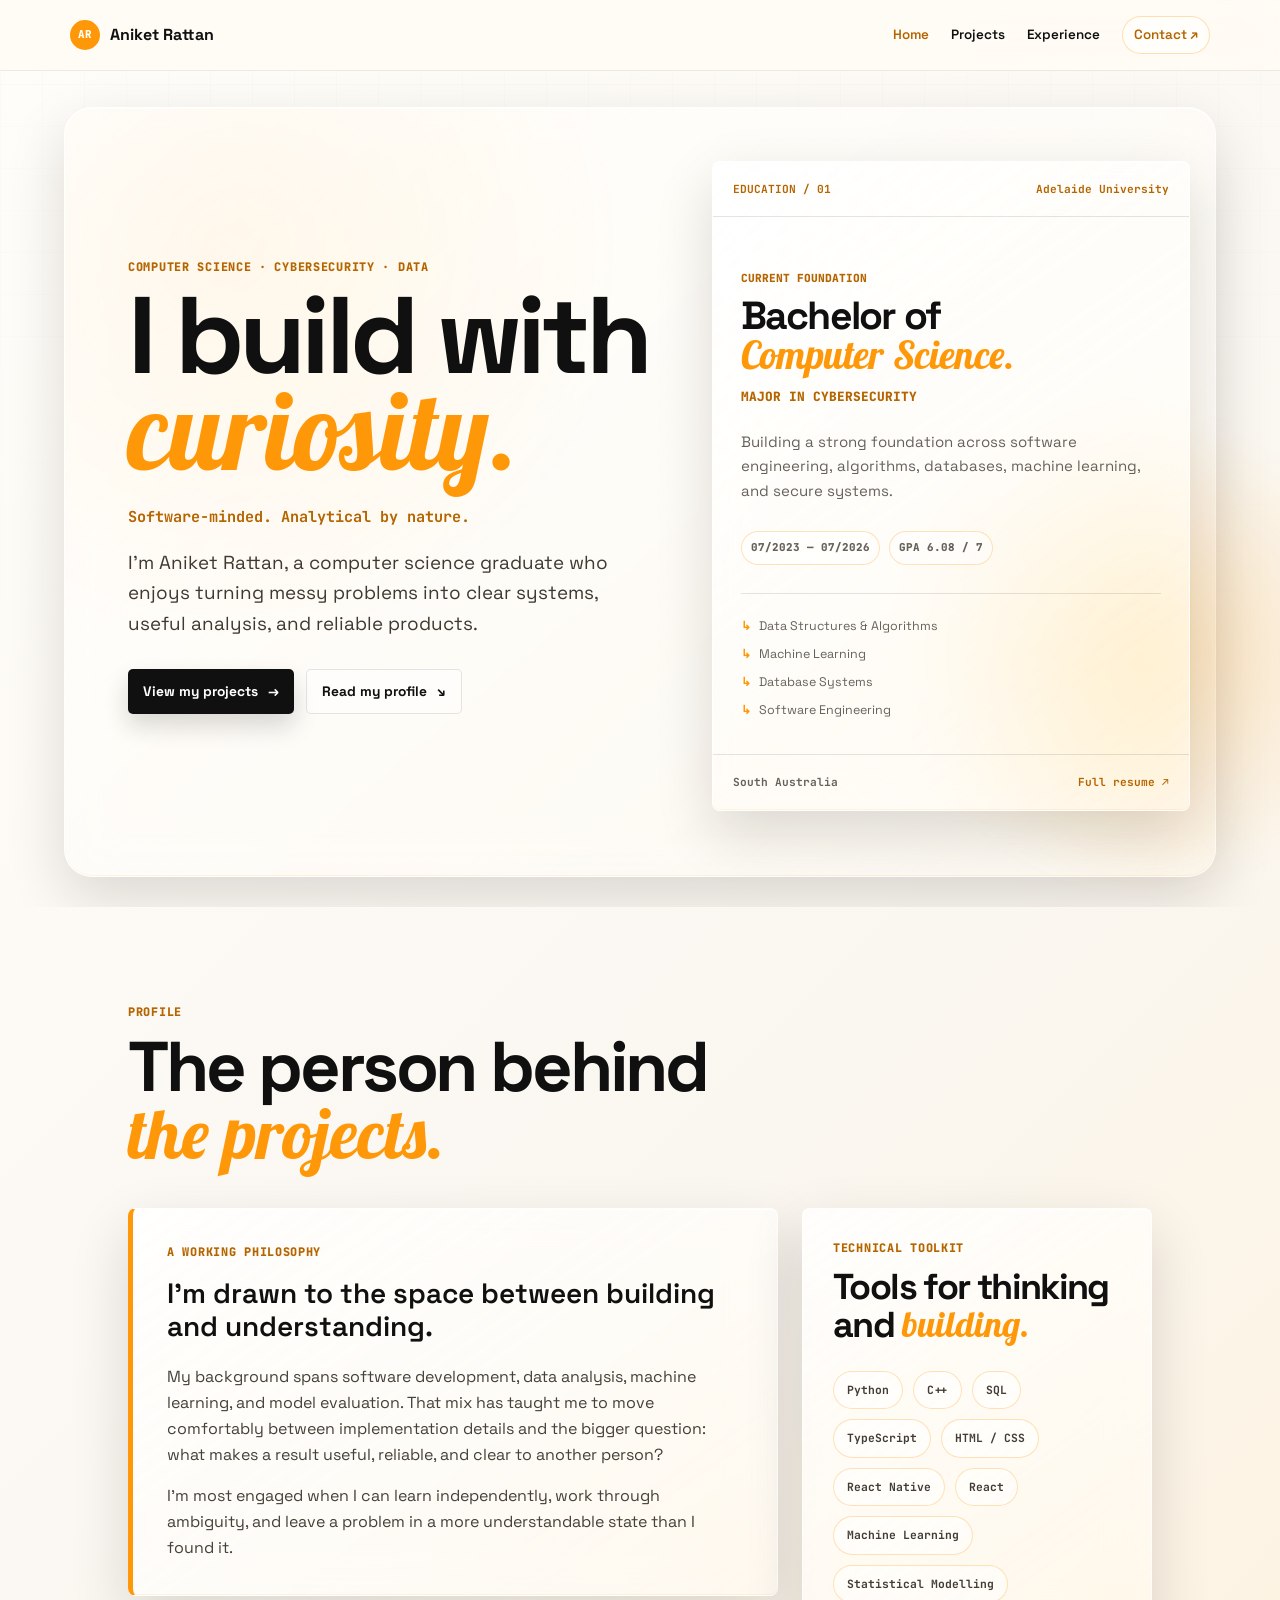
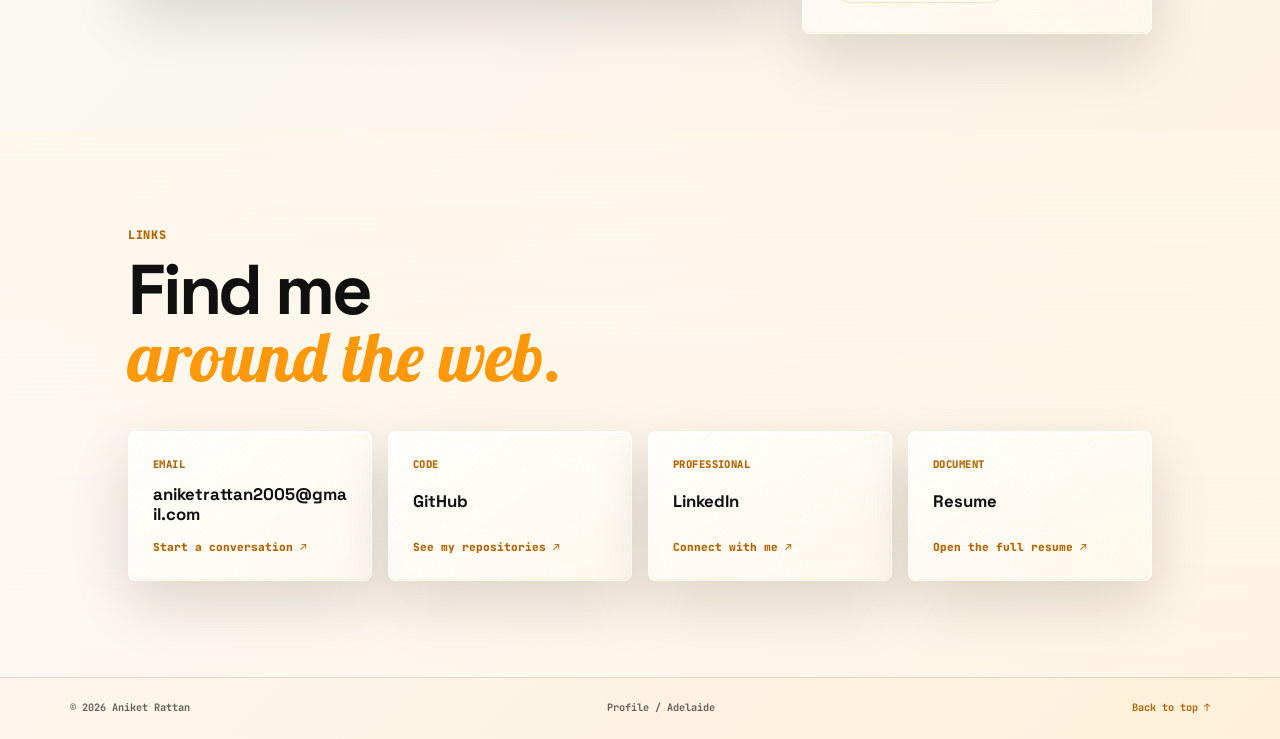
==== commit 7637d1fc: "Remove hero focus pills" ====
--- a/index.html
+++ b/index.html
@@ -3,7 +3,7 @@
   <head>
     <meta charset="utf-8">
     <meta name="viewport" content="width=device-width, initial-scale=1">
-    <meta name="description" content="Portfolio and profile of Aniket Rattan, a computer science graduate working across software, data analysis, machine learning, and LLM evaluation.">
+    <meta name="description" content="Portfolio and profile of Aniket Rattan, a computer science graduate working across software, data analysis, machine learning, and application development.">
     <meta name="theme-color" content="#fff8ed">
     <title>Aniket Rattan | Portfolio</title>
     <link rel="preconnect" href="https://fonts.googleapis.com">
@@ -31,7 +31,6 @@
           <p class="hero-kicker">Software-minded. Analytical by nature.</p>
           <p class="lead">I’m Aniket Rattan, a computer science graduate who enjoys turning messy problems into clear systems, useful analysis, and reliable products.</p>
           <div class="hero-actions"><a class="button button-primary" href="projects.html">View my projects <span aria-hidden="true">→</span></a><a class="button button-quiet" href="#profile">Read my profile <span aria-hidden="true">↘</span></a></div>
-          <div class="hero-pills" aria-label="Focus areas"><span>Python</span><span>React Native</span><span>Machine learning</span><span>LLM evaluation</span></div>
         </div>
         <aside class="hero-education glass-panel" aria-label="Education overview">
           <div class="dossier-header"><span>EDUCATION / 01</span><span>Adelaide University</span></div>
@@ -42,7 +41,7 @@
 
       <section class="section profile-section" id="profile" aria-labelledby="profile-title">
         <div class="section-heading"><p class="eyebrow">Profile</p><h2 id="profile-title">The person behind<br><em>the projects.</em></h2></div>
-        <div class="about-content"><div class="about-story glass-panel"><p class="eyebrow">A working philosophy</p><p class="large-copy">I’m drawn to the space between building and understanding.</p><p>My background spans software development, data analysis, machine learning, and model evaluation. That mix has taught me to move comfortably between implementation details and the bigger question: what makes a result useful, reliable, and clear to another person?</p><p>I’m most engaged when I can learn independently, work through ambiguity, and leave a problem in a more understandable state than I found it.</p></div><aside class="about-aside"><div class="tools-card glass-panel"><p class="eyebrow">Technical toolkit</p><h3>Tools for thinking<br>and <em>building.</em></h3><div class="skills-cloud"><span>Python</span><span>C++</span><span>SQL</span><span>TypeScript</span><span>HTML / CSS</span><span>React Native</span><span>React</span><span>Machine Learning</span><span>Statistical Modelling</span><span>LLM Evaluation</span></div></div></aside></div>
+        <div class="about-content"><div class="about-story glass-panel"><p class="eyebrow">A working philosophy</p><p class="large-copy">I’m drawn to the space between building and understanding.</p><p>My background spans software development, data analysis, machine learning, and model evaluation. That mix has taught me to move comfortably between implementation details and the bigger question: what makes a result useful, reliable, and clear to another person?</p><p>I’m most engaged when I can learn independently, work through ambiguity, and leave a problem in a more understandable state than I found it.</p></div><aside class="about-aside"><div class="tools-card glass-panel"><p class="eyebrow">Technical toolkit</p><h3>Tools for thinking<br>and <em>building.</em></h3><div class="skills-cloud"><span>Python</span><span>C++</span><span>SQL</span><span>TypeScript</span><span>HTML / CSS</span><span>React Native</span><span>React</span><span>Machine Learning</span><span>Statistical Modelling</span></div></div></aside></div>
       </section>
 
       <section class="section home-links-section" id="links" aria-labelledby="links-title"><div class="section-heading"><p class="eyebrow">Links</p><h2 id="links-title">Find me<br><em>around the web.</em></h2></div><div class="home-links-grid"><a class="home-link-card glass-panel" href="mailto:aniketrattan2005@gmail.com"><span class="card-label">Email</span><strong>aniketrattan2005@gmail.com</strong><span>Start a conversation ↗</span></a><a class="home-link-card glass-panel" href="https://github.com/aniketrattan" target="_blank" rel="noopener"><span class="card-label">Code</span><strong>GitHub</strong><span>See my repositories ↗</span></a><a class="home-link-card glass-panel" href="https://www.linkedin.com/in/aniketrattan" target="_blank" rel="noopener"><span class="card-label">Professional</span><strong>LinkedIn</strong><span>Connect with me ↗</span></a><a class="home-link-card glass-panel" href="resume.pdf" target="_blank" rel="noopener"><span class="card-label">Document</span><strong>Resume</strong><span>Open the full resume ↗</span></a></div></section>
--- a/styles.css
+++ b/styles.css
@@ -48,9 +48,8 @@
 .button-primary { background: var(--ink); color: #fff; box-shadow: 0 12px 24px rgba(16, 16, 16, 0.16); }
 .button-primary:hover, .button-primary:focus-visible { background: var(--orange-deep); }
 .button-quiet { border: 1px solid var(--line); background: rgba(255, 255, 255, 0.48); }
-.hero-pills, .skills-cloud, .tag-row { display: flex; flex-wrap: wrap; gap: 8px; }
-.hero-pills { margin-top: 28px; }
-.hero-pills span, .skills-cloud span, .tag { padding: 6px 10px; border: 1px solid rgba(255, 152, 8, 0.28); border-radius: 999px; background: rgba(255, 255, 255, 0.52); color: #433c34; font-family: "JetBrains Mono", monospace; font-size: 0.71rem; font-weight: 700; }
+.skills-cloud, .tag-row { display: flex; flex-wrap: wrap; gap: 8px; }
+.skills-cloud span, .tag { padding: 6px 10px; border: 1px solid rgba(255, 152, 8, 0.28); border-radius: 999px; background: rgba(255, 255, 255, 0.52); color: #433c34; font-family: "JetBrains Mono", monospace; font-size: 0.71rem; font-weight: 700; }
 
 .hero-education, .glass-panel { border: 1px solid var(--glass-line); background: linear-gradient(145deg, rgba(255, 255, 255, 0.84), rgba(255, 255, 255, 0.28)), rgba(255, 248, 238, 0.32); box-shadow: var(--glass-shadow); backdrop-filter: blur(22px) saturate(175%); -webkit-backdrop-filter: blur(22px) saturate(175%); }
 .hero-education { position: relative; overflow: hidden; border-radius: var(--radius); }
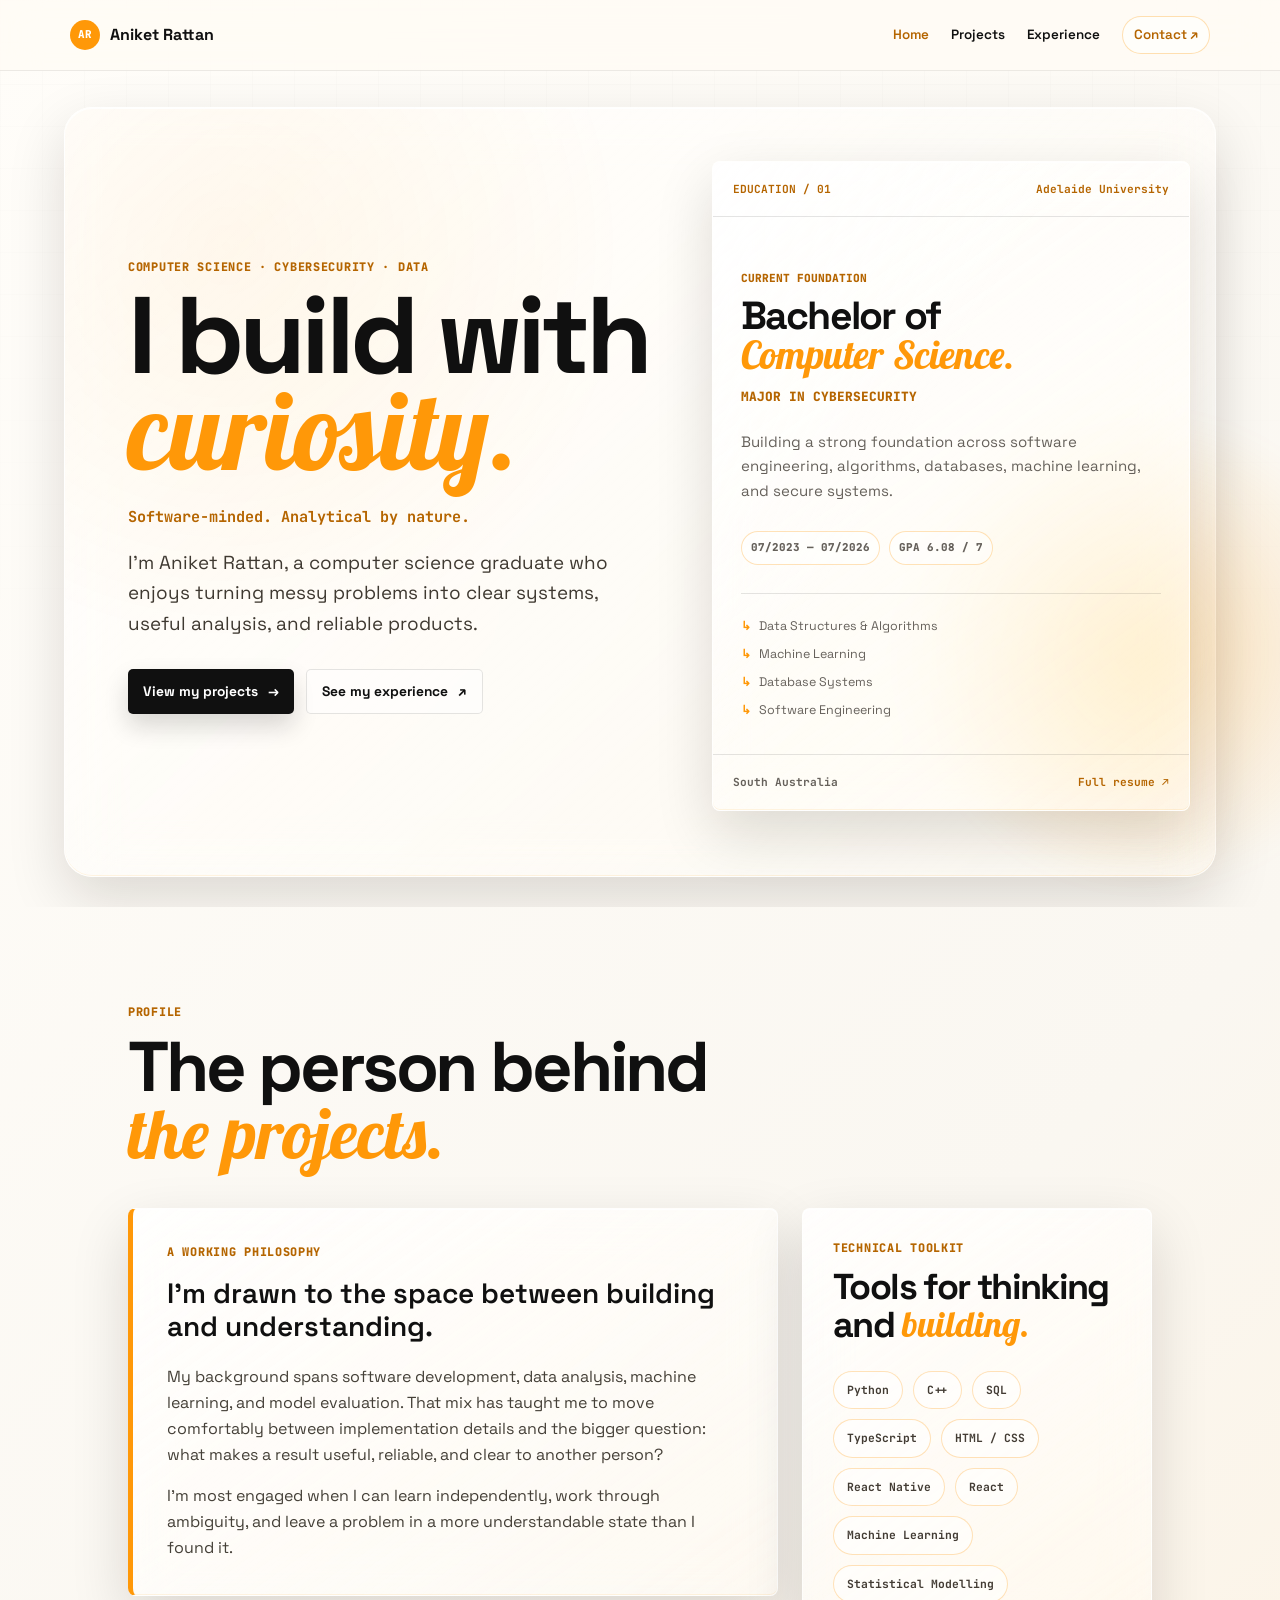
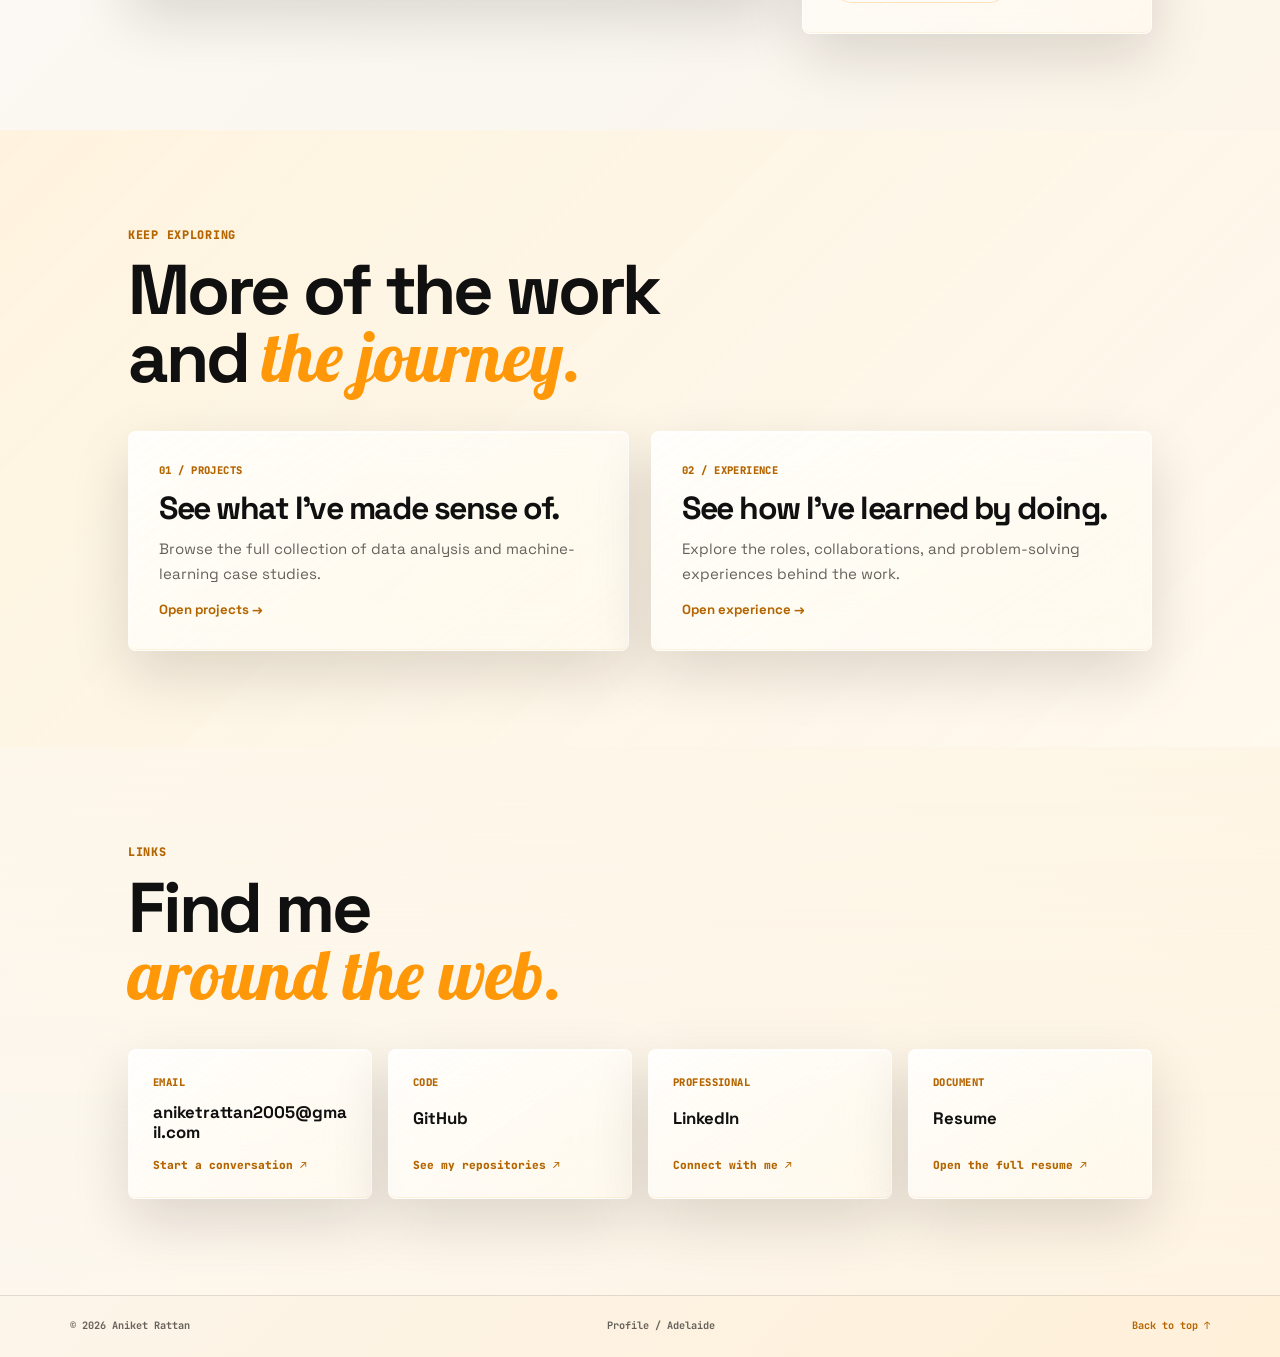
==== commit 67cfcf6e: "Add in-page navigation cards" ====
--- a/index.html
+++ b/index.html
@@ -30,7 +30,7 @@
           <h1 id="hero-title">I build with<br><em>curiosity.</em></h1>
           <p class="hero-kicker">Software-minded. Analytical by nature.</p>
           <p class="lead">I’m Aniket Rattan, a computer science graduate who enjoys turning messy problems into clear systems, useful analysis, and reliable products.</p>
-          <div class="hero-actions"><a class="button button-primary" href="projects.html">View my projects <span aria-hidden="true">→</span></a><a class="button button-quiet" href="#profile">Read my profile <span aria-hidden="true">↘</span></a></div>
+          <div class="hero-actions"><a class="button button-primary" href="projects.html">View my projects <span aria-hidden="true">→</span></a><a class="button button-quiet" href="experience.html">See my experience <span aria-hidden="true">↗</span></a></div>
         </div>
         <aside class="hero-education glass-panel" aria-label="Education overview">
           <div class="dossier-header"><span>EDUCATION / 01</span><span>Adelaide University</span></div>
@@ -44,6 +44,8 @@
         <div class="about-content"><div class="about-story glass-panel"><p class="eyebrow">A working philosophy</p><p class="large-copy">I’m drawn to the space between building and understanding.</p><p>My background spans software development, data analysis, machine learning, and model evaluation. That mix has taught me to move comfortably between implementation details and the bigger question: what makes a result useful, reliable, and clear to another person?</p><p>I’m most engaged when I can learn independently, work through ambiguity, and leave a problem in a more understandable state than I found it.</p></div><aside class="about-aside"><div class="tools-card glass-panel"><p class="eyebrow">Technical toolkit</p><h3>Tools for thinking<br>and <em>building.</em></h3><div class="skills-cloud"><span>Python</span><span>C++</span><span>SQL</span><span>TypeScript</span><span>HTML / CSS</span><span>React Native</span><span>React</span><span>Machine Learning</span><span>Statistical Modelling</span></div></div></aside></div>
       </section>
 
+      <section class="section home-explore-section" aria-labelledby="explore-title"><div class="section-heading"><p class="eyebrow">Keep exploring</p><h2 id="explore-title">More of the work<br>and <em>the journey.</em></h2></div><div class="home-explore-grid"><a class="home-explore-card glass-panel" href="projects.html"><span class="card-label">01 / Projects</span><h3>See what I’ve made sense of.</h3><p>Browse the full collection of data analysis and machine-learning case studies.</p><span class="text-link">Open projects <span aria-hidden="true">→</span></span></a><a class="home-explore-card glass-panel" href="experience.html"><span class="card-label">02 / Experience</span><h3>See how I’ve learned by doing.</h3><p>Explore the roles, collaborations, and problem-solving experiences behind the work.</p><span class="text-link">Open experience <span aria-hidden="true">→</span></span></a></div></section>
+
       <section class="section home-links-section" id="links" aria-labelledby="links-title"><div class="section-heading"><p class="eyebrow">Links</p><h2 id="links-title">Find me<br><em>around the web.</em></h2></div><div class="home-links-grid"><a class="home-link-card glass-panel" href="mailto:aniketrattan2005@gmail.com"><span class="card-label">Email</span><strong>aniketrattan2005@gmail.com</strong><span>Start a conversation ↗</span></a><a class="home-link-card glass-panel" href="https://github.com/aniketrattan" target="_blank" rel="noopener"><span class="card-label">Code</span><strong>GitHub</strong><span>See my repositories ↗</span></a><a class="home-link-card glass-panel" href="https://www.linkedin.com/in/aniketrattan" target="_blank" rel="noopener"><span class="card-label">Professional</span><strong>LinkedIn</strong><span>Connect with me ↗</span></a><a class="home-link-card glass-panel" href="resume.pdf" target="_blank" rel="noopener"><span class="card-label">Document</span><strong>Resume</strong><span>Open the full resume ↗</span></a></div></section>
     </main>
 
--- a/styles.css
+++ b/styles.css
@@ -88,6 +88,13 @@
 .home-note { display: grid; grid-template-columns: 1fr minmax(220px, 350px) auto; align-items: end; gap: 40px; padding: 80px 10vw; border-top: 1px solid rgba(255, 152, 8, 0.3); background: linear-gradient(135deg, #fff2da, #fffaf2); }
 .home-note > p { margin: 0; color: var(--muted); font-size: 0.98rem; }
 .home-links-section { background: linear-gradient(180deg, rgba(255, 247, 232, 0.66), rgba(255, 255, 255, 0.25)); }
+.home-explore-section { background: linear-gradient(135deg, rgba(255, 242, 218, 0.82), rgba(255, 250, 242, 0.72)); }
+.home-explore-grid { display: grid; grid-template-columns: repeat(2, minmax(0, 1fr)); gap: 22px; max-width: 1220px; }
+.home-explore-card { display: grid; gap: 12px; min-height: 220px; padding: 30px; border-radius: var(--radius); text-decoration: none; transition: transform 180ms ease, box-shadow 180ms ease; }
+.home-explore-card:hover, .home-explore-card:focus-visible { transform: translateY(-4px); outline: none; box-shadow: 0 28px 70px rgba(18, 15, 10, 0.17); }
+.home-explore-card h3 { margin: 0; font-size: 2rem; line-height: 1.02; }
+.home-explore-card p { max-width: 440px; margin: 0; color: var(--muted); font-size: 0.94rem; }
+.home-explore-card .text-link { align-self: end; }
 .home-links-grid { display: grid; grid-template-columns: repeat(4, minmax(0, 1fr)); gap: 16px; max-width: 1220px; }
 .home-link-card { display: grid; gap: 10px; min-height: 150px; padding: 24px; border-radius: var(--radius); text-decoration: none; transition: transform 180ms ease, box-shadow 180ms ease; }
 .home-link-card:hover, .home-link-card:focus-visible { transform: translateY(-4px); outline: none; box-shadow: 0 28px 70px rgba(18, 15, 10, 0.17); }
@@ -216,7 +223,7 @@
   .lead { font-size: 1.05rem; }
   .hero-education-body { min-height: 360px; padding: 36px 22px 28px; }
   .hero-education-body h2 { font-size: 2rem; }
-  .home-project-grid, .about-content, .project-list-card, .project-summary, .project-case-details, .home-links-grid, .experience-layout, .detail-hero, .detail-body, .contact-page { grid-template-columns: 1fr; }
+  .home-project-grid, .about-content, .project-list-card, .project-summary, .project-case-details, .home-explore-grid, .home-links-grid, .experience-layout, .detail-hero, .detail-body, .contact-page { grid-template-columns: 1fr; }
   .section { padding: 72px 18px; }
   .section-heading-row { display: block; }
   .section-heading-row .text-link { display: inline-block; margin-top: 23px; }
